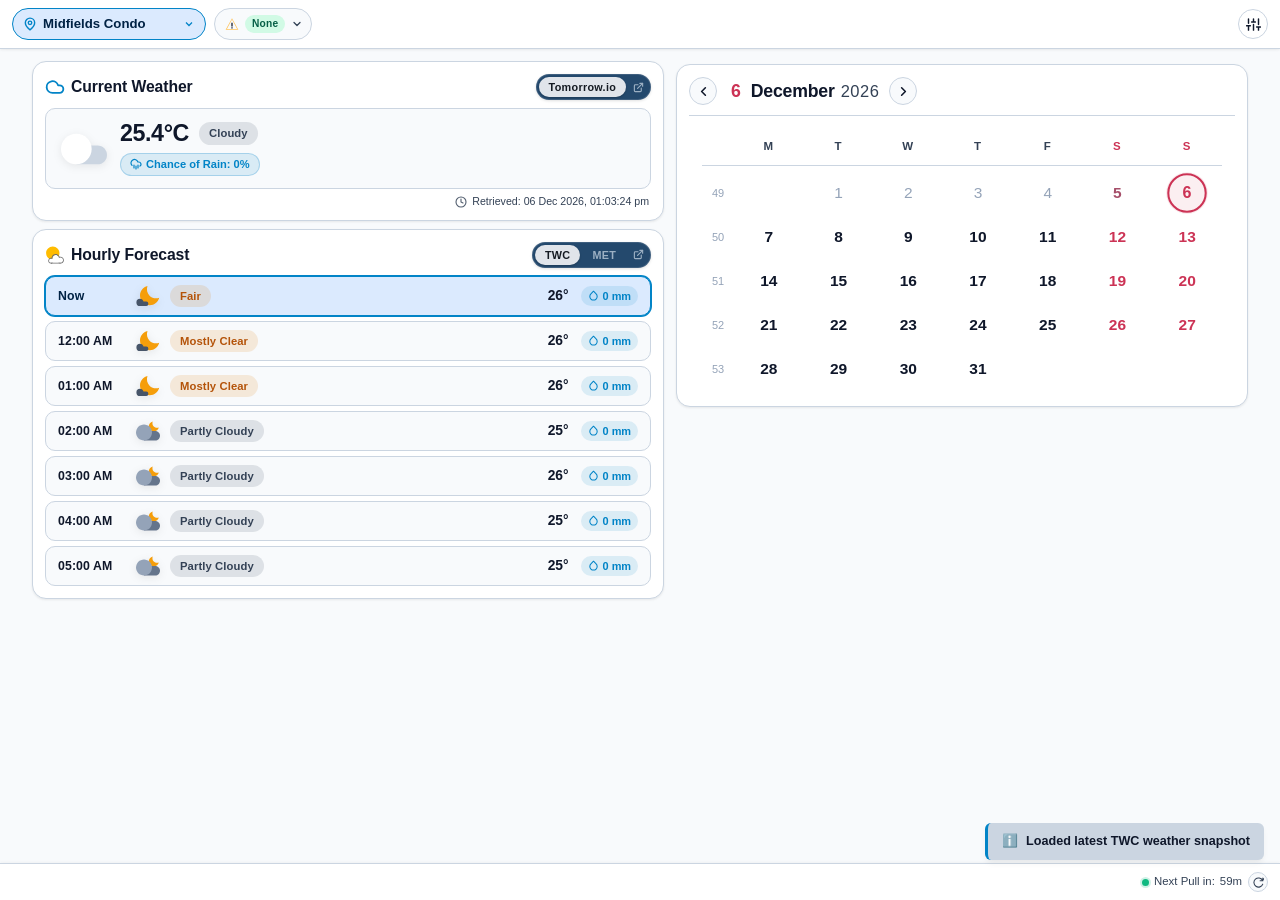
==== dashboard.html @ 884a6e6f "Add dashboard The dashboard contains weather forecast and monthly calendar" ====
<!DOCTYPE html>
<html lang="en">
<head>
  <meta charset="UTF-8">
  <meta name="viewport" content="width=device-width, initial-scale=1.0, viewport-fit=cover">
  <title>Weather Forecast - Midfields Condo, Taman Saujana Hijau & Ipoh (TWC & MET)</title>
  <style>
    :root {
      --md-sys-color-primary: #0284c7;
      --md-sys-color-on-primary: #ffffff;
      --md-sys-color-primary-container: #dbeafe;
      --md-sys-color-on-primary-container: #002244;
      --md-sys-color-secondary: #0284c7;
      --md-sys-color-secondary-container: #e0f2fe;
      --md-sys-color-on-secondary-container: #034b75;
      --md-sys-color-surface: #ffffff;
      --md-sys-color-surface-dim: #f8fafc;
      --md-sys-color-surface-container-lowest: #ffffff;
      --md-sys-color-surface-container-low: #f8fafc;
      --md-sys-color-surface-container: #f1f5f9;
      --md-sys-color-surface-container-high: #e2e8f0;
      --md-sys-color-surface-container-highest: #cbd5e1;
      --md-sys-color-on-surface: #0f172a;
      --md-sys-color-on-surface-variant: #334155;
      --md-sys-color-outline: #94a3b8;
      --md-sys-color-outline-variant: #cbd5e1;
      --md-sys-color-background: #f8fafc;
      --md-sys-color-on-background: #0f172a;
      --md-sys-color-tertiary: #d97706;
      --md-sys-color-tertiary-container: #fef3c7;
      --md-sys-color-on-tertiary-container: #78350f;
      --md-sys-color-error: #ef4444;
      --md-sys-color-error-container: #fee2e2;
      --md-sys-color-on-error-container: #991b1b;
      --md-sys-color-success: #10b981;
      --md-sys-color-success-container: #d1fae5;
      --md-sys-color-on-success-container: #065f46;

      --md-elevation-1: 0 1px 3px rgba(0,0,0,0.05), 0 1px 2px rgba(0,0,0,0.03);
      --md-elevation-2: 0 4px 6px -1px rgba(0,0,0,0.06), 0 2px 4px -2px rgba(0,0,0,0.04);

      --radius-sm: 6px;
      --radius-md: 10px;
      --radius-lg: 14px;
      --radius-xl: 20px;
      --radius-full: 9999px;

      /* Unified spacing scale — keeps margins/padding consistent */
      --space-outer: 12px;   /* viewport-to-card / card-to-card gap */
      --space-card: 12px;    /* padding inside each dashboard card */
      --space-inner: 8px;    /* gap between sections inside a card */

      --transition-base: all 0.2s cubic-bezier(0.4, 0, 0.2, 1);

      /* TWC Weather Icon System Colors */
      --sun-lightning: #f59e0b;
      --moon: #f59e0b;
      --cloud-1: #ffffff;
      --cloud-2: #cbd5e1;
      --cloud-3: #94a3b8;
      --cloud-4: #64748b;
      --cloud-5: #475569;
      --cloud: #94a3b8;
      --wind-rain: #0284c7;
      --rain: #0284c7;
    }

    [data-theme="dark"] {
      --md-sys-color-primary: #38bdf8;
      --md-sys-color-on-primary: #003254;
      --md-sys-color-primary-container: #004d7c;
      --md-sys-color-on-primary-container: #cbe6ff;
      --md-sys-color-secondary: #7dd3fc;
      --md-sys-color-secondary-container: #075985;
      --md-sys-color-on-secondary-container: #e0f2fe;
      --md-sys-color-surface: #0f172a;
      --md-sys-color-surface-dim: #0b0f19;
      --md-sys-color-surface-container-lowest: #070b12;
      --md-sys-color-surface-container-low: #131d31;
      --md-sys-color-surface-container: #1e293b;
      --md-sys-color-surface-container-high: #273549;
      --md-sys-color-surface-container-highest: #334155;
      --md-sys-color-on-surface: #f8fafc;
      --md-sys-color-on-surface-variant: #cbd5e1;
      --md-sys-color-outline: #64748b;
      --md-sys-color-outline-variant: #475569;
      --md-sys-color-background: #090d16;
      --md-sys-color-on-background: #f1f5f9;
      --md-sys-color-tertiary: #fbbf24;
      --md-sys-color-tertiary-container: #78350f;
      --md-sys-color-on-tertiary-container: #fef3c7;
      --md-sys-color-error: #f87171;
      --md-sys-color-error-container: #7f1d1d;
      --md-sys-color-on-error-container: #fecaca;
      --md-sys-color-success: #34d399;
      --md-sys-color-success-container: #064e3b;
      --md-sys-color-on-success-container: #a7f3d0;

      --md-elevation-1: 0 1px 3px rgba(0,0,0,0.3);
      --md-elevation-2: 0 4px 6px rgba(0,0,0,0.4);

      /* TWC Weather Icon System Colors (Dark) */
      --sun-lightning: #fbbf24;
      --moon: #fbbf24;
      --cloud-1: #e2e8f0;
      --cloud-2: #cbd5e1;
      --cloud-3: #94a3b8;
      --cloud-4: #64748b;
      --cloud-5: #475569;
      --cloud: #94a3b8;
      --wind-rain: #38bdf8;
      --rain: #38bdf8;
    }

    /* Zero Margin Global Styles */
    *, *::before, *::after {
      box-sizing: border-box;
      margin: 0;
      padding: 0;
    }

    html, body {
      margin: 0;
      padding: 0;
      width: 100%;
      min-height: 100vh;
      background-color: var(--md-sys-color-background);
      color: var(--md-sys-color-on-surface);
      font-family: -apple-system, BlinkMacSystemFont, "SF Pro Display", "Segoe UI", Roboto, Oxygen, Ubuntu, Cantarell, "Google Sans", sans-serif;
      font-size: 15px;
      line-height: 1.5;
      -webkit-font-smoothing: antialiased;
      -moz-osx-font-smoothing: grayscale;
      text-rendering: optimizeLegibility;
      overflow-x: hidden;
    }

    .app-viewport {
      display: flex;
      flex-direction: column;
      min-height: 100vh;
      width: 100%;
    }

    /* Minimalist Top Bar */
    .top-app-bar {
      position: sticky;
      top: 0;
      z-index: 100;
      display: flex;
      align-items: center;
      justify-content: space-between;
      padding: 8px var(--space-outer);
      background-color: var(--md-sys-color-surface);
      border-bottom: 1px solid var(--md-sys-color-outline-variant);
      box-shadow: var(--md-elevation-1);
      backdrop-filter: blur(10px);
      gap: 8px;
    }

    .bar-left {
      display: flex;
      align-items: center;
      gap: 8px;
      /* Never wrap: wrapping would grow the top bar height */
      flex-wrap: nowrap;
      min-width: 0;
    }

    /* Severe Warnings — compact top-bar chip (same height as location switcher)
       that opens a dropdown panel holding the full warning list. */
    .topbar-warning {
      display: inline-flex;
      flex-shrink: 0;
    }

    .topbar-warning-btn {
      display: inline-flex;
      align-items: center;
      gap: 6px;
      height: 32px;
      font: inherit;
      font-size: 0.88rem;
      font-weight: 600;
      line-height: 1.5;
      color: var(--md-sys-color-on-surface);
      white-space: nowrap;
      background-color: var(--md-sys-color-surface-container-low);
      padding: 5px 8px 5px 10px;
      border-radius: var(--radius-full);
      border: 1px solid var(--md-sys-color-outline-variant);
      cursor: pointer;
      transition: var(--transition-base);
    }

    .topbar-warning-btn:hover {
      background-color: var(--md-sys-color-surface-container-high);
    }

    .topbar-warning-btn:focus-visible {
      outline: 2px solid var(--md-sys-color-primary);
      outline-offset: 2px;
    }

    .topbar-warning-icon {
      width: 14px;
      height: 14px;
      flex: 0 0 14px;
    }

    .topbar-warning-count {
      display: inline-flex;
      align-items: center;
      gap: 4px;
      height: 18px;
      min-width: 18px;
      justify-content: center;
      padding: 0 7px;
      border-radius: var(--radius-full);
      font-size: 0.68rem;
      font-weight: 800;
      line-height: 1;
      letter-spacing: 0.02em;
      color: var(--md-sys-color-on-surface-variant);
      background: var(--md-sys-color-surface-container-highest);
      font-variant-numeric: tabular-nums;
      transition: var(--transition-base);
    }

    .topbar-warning-chevron {
      width: 12px;
      height: 12px;
      flex: 0 0 12px;
      color: var(--md-sys-color-on-surface-variant);
      transition: transform 0.2s cubic-bezier(0.4, 0, 0.2, 1);
    }

    .topbar-warning.open .topbar-warning-chevron {
      transform: rotate(180deg);
    }

    .topbar-warning.open .topbar-warning-btn {
      background-color: var(--md-sys-color-surface-container-high);
    }

    /* State: all clear */
    .topbar-warning[data-state="clear"] .topbar-warning-count {
      color: var(--md-sys-color-on-success-container);
      background: var(--md-sys-color-success-container);
    }

    /* State: active warnings */
    .topbar-warning[data-state="active"] .topbar-warning-btn {
      color: #991b1b;
      background-color: #fef2f2;
      border-color: #fecaca;
    }

    .topbar-warning[data-state="active"] .topbar-warning-btn:hover,
    .topbar-warning[data-state="active"].open .topbar-warning-btn {
      background-color: #fee2e2;
    }

    .topbar-warning[data-state="active"] .topbar-warning-count {
      color: #ffffff;
      background: #dc2626;
    }

    .topbar-warning[data-state="active"] .topbar-warning-count::before {
      content: "";
      width: 5px;
      height: 5px;
      border-radius: 50%;
      background: currentColor;
      animation: warningPulse 1.6s ease-in-out infinite;
    }

    [data-theme="dark"] .topbar-warning[data-state="active"] .topbar-warning-btn {
      color: #fecaca;
      background-color: #3b1219;
      border-color: #7f1d1d;
    }

    [data-theme="dark"] .topbar-warning[data-state="active"] .topbar-warning-btn:hover,
    [data-theme="dark"] .topbar-warning[data-state="active"].open .topbar-warning-btn {
      background-color: #5f1d24;
    }

    @keyframes warningPulse {
      0%, 100% { opacity: 1; transform: scale(1); }
      50% { opacity: 0.35; transform: scale(0.75); }
    }

    /* Dropdown panel — anchored to the top bar, like the settings popover */
    .warning-popover {
      position: absolute;
      top: calc(100% + 6px);
      left: var(--space-outer);
      z-index: 40;
      width: min(480px, calc(100% - 2 * var(--space-outer)));
      max-height: calc(100dvh - 70px);
      overflow: auto;
      display: none;
      flex-direction: column;
      gap: 10px;
      padding: 12px;
      border: 1px solid var(--md-sys-color-outline-variant);
      border-radius: var(--radius-lg);
      color: var(--md-sys-color-on-surface);
      background: var(--md-sys-color-surface);
      box-shadow: var(--md-elevation-2);
    }

    .warning-popover.open {
      display: flex;
      animation: popoverIn 0.16s cubic-bezier(.4,0,.2,1);
    }

    .warning-popover-header {
      display: flex;
      align-items: center;
      justify-content: space-between;
      gap: 8px;
    }

    .warning-popover-title {
      display: flex;
      align-items: center;
      gap: 6px;
      font-size: 0.95rem;
      font-weight: 700;
      color: var(--md-sys-color-on-surface);
    }

    .warning-popover-title svg {
      width: 18px;
      height: 18px;
      flex-shrink: 0;
    }

    .warning-popover-meta {
      font-size: 0.7rem;
      font-weight: 600;
      color: var(--md-sys-color-on-surface-variant);
      white-space: nowrap;
    }

    /* Location switcher in the top bar */
    .topbar-location-wrap {
      display: inline-flex;
      align-items: center;
      gap: 6px;
      height: 32px;
      background-color: var(--md-sys-color-primary-container);
      border: 1.5px solid var(--md-sys-color-primary);
      border-radius: var(--radius-full);
      padding: 5px 10px;
      transition: var(--transition-base);
      cursor: pointer;
      box-shadow: 0 0 0 0 rgba(2, 132, 199, 0.15);
    }

    .topbar-location-wrap:hover, .topbar-location-wrap:focus-within {
      box-shadow: 0 0 0 2px rgba(2, 132, 199, 0.2);
      background-color: var(--md-sys-color-surface);
    }

    .topbar-location-icon {
      color: var(--md-sys-color-primary);
      display: flex;
      align-items: center;
      flex-shrink: 0;
    }

    .topbar-location-select {
      appearance: none;
      -webkit-appearance: none;
      -moz-appearance: none;
      background: transparent;
      border: none;
      outline: none;
      font-size: 0.88rem;
      font-weight: 700;
      line-height: 1.5;
      color: var(--md-sys-color-on-primary-container);
      cursor: pointer;
      font-family: inherit;
      padding: 0 2px 0 0;
      margin: 0;
    }

    .topbar-location-select option {
      background-color: var(--md-sys-color-surface);
      color: var(--md-sys-color-on-surface);
      font-size: 0.84rem;
      font-weight: 600;
    }

    .topbar-chevron {
      color: var(--md-sys-color-primary);
      pointer-events: none;
      display: flex;
      align-items: center;
      flex-shrink: 0;
    }

    .bar-right {
      display: flex;
      align-items: center;
      gap: 8px;
      position: relative;
    }

    .icon-btn {
      width: 30px;
      height: 30px;
      border-radius: 50%;
      border: 1px solid var(--md-sys-color-outline-variant);
      background-color: var(--md-sys-color-surface);
      color: var(--md-sys-color-on-surface);
      display: flex;
      align-items: center;
      justify-content: center;
      cursor: pointer;
      transition: var(--transition-base);
      flex-shrink: 0;
    }

    .icon-btn:hover {
      background-color: var(--md-sys-color-surface-container-high);
      color: var(--md-sys-color-primary);
    }

    .icon-btn.small {
      width: 24px;
      height: 24px;
    }

    .icon-btn.spinning svg,
    .footer-refresh-btn.spinning svg {
      animation: spin 0.8s linear infinite;
    }

    @keyframes spin {
      100% { transform: rotate(360deg); }
    }

    /* Settings — matched to monthly-calendar-v4.html popover style */
    .top-app-bar {
      position: sticky;
      top: 0;
      z-index: 100;
      display: flex;
      align-items: center;
      justify-content: space-between;
      padding: 8px var(--space-outer);
      background-color: var(--md-sys-color-surface);
      border-bottom: 1px solid var(--md-sys-color-outline-variant);
      box-shadow: var(--md-elevation-1);
      backdrop-filter: blur(10px);
      gap: 8px;
    }

    .settings-popover {
      position: absolute;
      top: calc(100% + 6px);
      right: var(--space-outer);
      z-index: 40;
      width: 222px;
      max-height: calc(100dvh - 62px);
      overflow: auto;
      display: none;
      padding: 12px;
      border: 1px solid var(--md-sys-color-outline-variant);
      border-radius: var(--radius-lg);
      color: var(--md-sys-color-on-surface);
      background: var(--md-sys-color-surface);
      box-shadow: var(--md-elevation-2);
    }

    .settings-popover.open {
      display: block;
      animation: popoverIn 0.16s cubic-bezier(.4,0,.2,1);
    }

    @keyframes popoverIn {
      from { opacity: 0; transform: translateY(-5px) scale(.98); }
      to { opacity: 1; transform: none; }
    }

    .settings-popover-header {
      display: none;
    }

    .pl {
      padding: 1px 2px 6px;
      color: var(--md-sys-color-on-surface-variant);
      font-size: 0.66rem;
      font-weight: 800;
      letter-spacing: .08em;
      text-transform: uppercase;
    }

    .seg {
      display: flex;
      overflow: hidden;
      border: 1px solid var(--md-sys-color-outline);
      border-radius: var(--radius-full);
      background: var(--md-sys-color-surface-container-low);
    }

    .seg button {
      flex: 1;
      border: 0;
      padding: 6px 0;
      color: var(--md-sys-color-on-surface-variant);
      background: transparent;
      cursor: pointer;
      font: inherit;
      font-size: 0.76rem;
      font-weight: 750;
      transition: var(--transition-base);
      font-variant-numeric: tabular-nums;
    }

    .seg button.on {
      color: var(--md-sys-color-on-primary);
      background: var(--md-sys-color-primary);
    }

    .settings-hint {
      margin-top: 10px;
      padding: 0 2px;
      font-size: 0.70rem;
      color: var(--md-sys-color-on-surface-variant);
      line-height: 1.35;
    }

    .settings-overlay {
      display: none;
    }

    /* Main Container - Two Columns (Col 1: Cards 1 & 2, Col 2: Card 3) */
    .main-container {
      flex: 1;
      width: 100%;
      max-width: 1240px;
      margin: 0 auto;
      padding: var(--space-outer);
      display: grid;
      grid-template-columns: minmax(0, 1.05fr) minmax(0, 0.95fr);
      align-items: start;
      align-content: start;
      gap: var(--space-outer);
    }

    /* Unified Dashboard Panel */
    .dashboard-panel {
      background-color: var(--md-sys-color-surface);
      border: 1px solid var(--md-sys-color-outline-variant);
      border-radius: var(--radius-lg);
      padding: var(--space-card);
      box-shadow: var(--md-elevation-1);
      display: flex;
      flex-direction: column;
      gap: var(--space-inner);
      height: fit-content;
      min-height: 0;
      position: relative;
    }

    /* Column 1 (Cards 1 & 2) and Column 2 (Card 3 Calendar) */
    .dashboard-column {
      display: flex;
      flex-direction: column;
      align-items: stretch;
      gap: 8px;
      min-width: 0;
    }

    .dashboard-column .dashboard-panel {
      width: 100%;
    }

    @media (min-width: 861px) {
      .dashboard-col-secondary {
        position: sticky;
        top: calc(52px + var(--space-outer));
      }
    }

    .warning-list {
      display: flex;
      flex-direction: column;
      gap: 8px;
    }

    .warning-item {
      --warning-accent: #dc2626;
      position: relative;
      overflow: hidden;
      padding: 0;
      border: 1px solid var(--md-sys-color-outline-variant);
      border-left: 5px solid var(--warning-accent);
      border-radius: var(--radius-md);
      background: var(--md-sys-color-surface-container-low);
      box-shadow: var(--md-elevation-1);
      transition: var(--transition-base);
    }

    .warning-item.warning-thunderstorm { --warning-accent: #dc2626; }
    .warning-item.warning-continuous { --warning-accent: #d97706; }
    .warning-item.warning-alert { --warning-accent: #ca8a04; }
    .warning-item.warning-severe { --warning-accent: #ea580c; }
    .warning-item.warning-danger,
    .warning-item.warning-critical { --warning-accent: #b91c1c; }
    .warning-item.warning-earthquake { --warning-accent: #ea580c; }

    [data-theme="dark"] .warning-item {
      background: var(--md-sys-color-surface-container-low);
    }

    .warning-item-header {
      display: flex;
      align-items: center;
      gap: 10px;
      padding: 10px 12px;
      cursor: pointer;
      user-select: none;
      list-style: none;
      transition: background-color 0.15s ease;
    }

    .warning-item-header::-webkit-details-marker {
      display: none;
    }

    .warning-item-header:hover {
      background-color: var(--md-sys-color-surface-container-high);
    }

    .warning-item-header:focus-visible {
      outline: 2px solid var(--md-sys-color-primary);
      outline-offset: -2px;
    }

    .warning-symbol {
      width: 18px;
      height: 18px;
      flex: 0 0 18px;
      color: var(--warning-accent);
    }

    .warning-heading-wrap {
      min-width: 0;
      flex: 1;
    }

    .warning-title {
      margin: 0;
      color: var(--md-sys-color-on-surface);
      font-size: 0.78rem;
      font-weight: 750;
      letter-spacing: 0.02em;
      line-height: 1.3;
      text-transform: uppercase;
    }

    .warning-expand-chevron {
      width: 18px;
      height: 18px;
      flex: 0 0 18px;
      color: var(--md-sys-color-on-surface-variant);
      transition: transform 0.2s cubic-bezier(0.4, 0, 0.2, 1);
    }

    .warning-item[open] .warning-expand-chevron {
      transform: rotate(180deg);
    }

    .warning-item-body {
      padding: 4px 12px 12px;
      border-top: 1px solid var(--md-sys-color-outline-variant);
      animation: warningExpand 0.18s ease-out;
    }

    @keyframes warningExpand {
      from { opacity: 0; transform: translateY(-3px); }
      to { opacity: 1; transform: translateY(0); }
    }

    .warning-meta-grid {
      display: grid;
      grid-template-columns: repeat(3, minmax(0, 1fr));
      gap: 6px;
      margin: 10px 0 10px 30px;
    }

    .warning-meta-cell {
      min-width: 0;
      padding: 6px 7px;
      border: 1px solid var(--md-sys-color-outline-variant);
      border-radius: var(--radius-sm);
      background: var(--md-sys-color-surface);
    }

    .warning-meta-label,
    .warning-field-label {
      display: block;
      color: var(--md-sys-color-on-surface-variant);
      font-size: 0.61rem;
      font-weight: 800;
      letter-spacing: 0.06em;
      line-height: 1.15;
      text-transform: uppercase;
    }

    .warning-meta-value {
      display: block;
      margin-top: 3px;
      color: var(--md-sys-color-on-surface);
      font-size: 0.72rem;
      font-weight: 700;
      line-height: 1.25;
      font-variant-numeric: tabular-nums;
    }

    .warning-field {
      margin-left: 30px;
    }

    .warning-copy {
      margin-top: 4px;
      color: var(--md-sys-color-on-surface);
      font-size: 0.79rem;
      line-height: 1.45;
      white-space: pre-line;
    }

    .warning-instruction {
      margin: 10px 0 0 30px;
      padding: 8px 9px;
      border-radius: var(--radius-sm);
      color: var(--md-sys-color-on-error-container);
      background: var(--md-sys-color-error-container);
      font-size: 0.77rem;
      font-weight: 700;
      line-height: 1.4;
    }

    .warning-instruction .warning-field-label {
      margin-bottom: 3px;
      color: inherit;
      opacity: 0.78;
    }

    .warning-empty,
    .warning-loading,
    .warning-error {
      display: flex;
      align-items: center;
      gap: 9px;
      min-height: 64px;
      padding: 10px 12px;
      border: 1px dashed var(--md-sys-color-outline);
      border-radius: var(--radius-md);
      color: var(--md-sys-color-on-surface-variant);
      background: var(--md-sys-color-surface-container-low);
      font-size: 0.8rem;
      line-height: 1.35;
    }

    .warning-empty svg,
    .warning-loading svg,
    .warning-error svg {
      width: 22px;
      height: 22px;
      flex: 0 0 22px;
      color: var(--md-sys-color-primary);
    }

    .warning-empty strong,
    .warning-loading strong,
    .warning-error strong {
      display: block;
      color: var(--md-sys-color-on-surface);
      font-size: 0.82rem;
    }

    @media (max-width: 720px) {
      .warning-meta-grid {
        grid-template-columns: 1fr;
        margin-left: 0;
      }

      .warning-field,
      .warning-instruction {
        margin-left: 0;
      }
    }

    .twc-weather-icon {
      display: block;
      flex-shrink: 0;
      filter: drop-shadow(0 2px 4px rgba(0,0,0,0.08));
      transition: transform 0.2s ease;
    }

    /* 1. Tomorrow.io Realtime Weather Card (First Card) */
    .realtime-card-content {
      display: flex;
      flex-direction: column;
      gap: 6px;
    }

    .realtime-hero {
      display: flex;
      align-items: center;
      justify-content: space-between;
      gap: 12px;
      padding: 12px 14px;
      background-color: var(--md-sys-color-surface-container-low);
      border: 1px solid var(--md-sys-color-outline-variant);
      border-radius: var(--radius-md);
      flex-wrap: wrap;
    }

    .realtime-condition-group {
      display: flex;
      align-items: center;
      gap: 12px;
      min-width: 0;
      flex: 1;
    }

    .realtime-icon-wrap {
      width: 48px;
      height: 48px;
      display: flex;
      align-items: center;
      justify-content: center;
      flex-shrink: 0;
    }

    .realtime-condition-info {
      display: flex;
      flex-direction: column;
      gap: 6px;
      min-width: 0;
      flex: 1;
    }

    .realtime-primary-line {
      display: flex;
      align-items: center;
      gap: 10px;
      flex-wrap: wrap;
    }

    .realtime-temp-main {
      font-size: 1.55rem;
      font-weight: 800;
      color: var(--md-sys-color-on-surface);
      line-height: 1.1;
      letter-spacing: -0.4px;
      font-variant-numeric: tabular-nums;
    }

    .realtime-condition-badges {
      display: flex;
      align-items: center;
      gap: 6px;
      flex-wrap: wrap;
    }

    .realtime-chance-badge,
    .realtime-rain-intensity-badge {
      display: inline-flex;
      align-items: center;
      gap: 4px;
      font-size: 0.74rem;
      font-weight: 700;
      padding: 2.5px 9px;
      border-radius: var(--radius-full);
      background: rgba(2, 132, 199, 0.12);
      color: #0284c7;
      border: 1px solid rgba(2, 132, 199, 0.24);
      font-variant-numeric: tabular-nums;
      white-space: nowrap;
    }

    [data-theme="dark"] .realtime-chance-badge,
    [data-theme="dark"] .realtime-rain-intensity-badge {
      background: rgba(56, 189, 248, 0.16);
      color: #38bdf8;
      border-color: rgba(56, 189, 248, 0.3);
    }

    .realtime-retrieved-caption {
      display: flex;
      align-items: center;
      justify-content: flex-end;
      gap: 5px;
      font-size: 0.71rem;
      font-weight: 500;
      color: var(--md-sys-color-on-surface-variant);
      font-variant-numeric: tabular-nums;
      line-height: 1.2;
      padding: 0 2px;
    }

    .realtime-retrieved-caption svg {
      flex-shrink: 0;
      opacity: 0.85;
    }

    /* 2. Weather Forecast Panel (Right Side) */
    .section-header {
      display: flex;
      align-items: center;
      justify-content: space-between;
      gap: 6px;
      flex-wrap: wrap;
    }

    .section-header-right {
      display: inline-flex;
      align-items: center;
      gap: 6px;
      flex-wrap: wrap;
    }

    .section-title-wrap {
      display: flex;
      align-items: center;
      gap: 6px;
    }

    .section-icon {
      width: 20px;
      height: 20px;
      color: var(--md-sys-color-primary);
      flex-shrink: 0;
      display: inline-flex;
      align-items: center;
      justify-content: center;
    }

    .section-title {
      font-size: 1.05rem;
      font-weight: 700;
      color: var(--md-sys-color-on-surface);
      letter-spacing: -0.1px;
    }

    /* Source Capsule Pill (styled after source-style.png, supports TWC & MET) */
    .twc-source-pill {
      display: inline-flex;
      align-items: center;
      background-color: #24496d;
      border: 1px solid rgba(255, 255, 255, 0.12);
      border-radius: var(--radius-full);
      padding: 2px;
      height: 26px;
      box-sizing: border-box;
      box-shadow: 0 1px 3px rgba(0, 0, 0, 0.12);
      white-space: nowrap;
      user-select: none;
      line-height: 1;
      text-decoration: none;
      gap: 2px;
      transition: background-color 0.18s ease, box-shadow 0.18s ease;
    }

    .twc-source-pill:hover {
      background-color: #2b547d;
      box-shadow: 0 2px 5px rgba(0, 0, 0, 0.18);
    }

    .source-pill-btn {
      display: inline-flex;
      align-items: center;
      justify-content: center;
      background: transparent;
      border: none;
      border-radius: var(--radius-full);
      padding: 2px 10px;
      height: 100%;
      box-sizing: border-box;
      cursor: pointer;
      font-family: inherit;
      color: #9cb0c3;
      transition: all 0.18s ease;
    }

    .source-pill-btn:hover:not(.source-pill-active) {
      color: #c4d5e7;
    }

    .source-pill-active {
      display: inline-flex;
      align-items: center;
      justify-content: center;
      background-color: #e0e4ea;
      color: #141a22;
      border-radius: var(--radius-full);
      padding: 2px 10px;
      height: 100%;
      box-sizing: border-box;
      box-shadow: 0 1px 2px rgba(0, 0, 0, 0.2);
    }

    .source-pill-bold {
      font-size: 0.72rem;
      font-weight: 800;
      color: inherit;
      letter-spacing: 0.3px;
      line-height: 1;
    }

    .source-pill-active .source-pill-bold {
      color: #141a22;
    }

    .source-pill-label {
      display: inline-flex;
      align-items: center;
      color: #9cb0c3;
      font-size: 0.70rem;
      font-weight: 600;
      letter-spacing: 0.2px;
      padding: 2px 10px 2px 7px;
      line-height: 1;
      transition: color 0.18s ease;
    }

    .twc-source-pill:hover .source-pill-label {
      color: #c4d5e7;
    }

    .source-pill-ext {
      display: inline-flex;
      align-items: center;
      justify-content: center;
      width: 20px;
      height: 20px;
      border-radius: 50%;
      color: #9cb0c3;
      text-decoration: none;
      transition: all 0.18s ease;
      flex-shrink: 0;
    }

    .source-pill-ext:hover {
      color: #ffffff;
      background-color: rgba(255, 255, 255, 0.16);
    }

    [data-theme="dark"] .twc-source-pill {
      background-color: #1c3957;
      border-color: rgba(255, 255, 255, 0.14);
    }

    [data-theme="dark"] .twc-source-pill:hover {
      background-color: #24466b;
    }

    [data-theme="dark"] .source-pill-active {
      background-color: #dbe2ea;
    }

    [data-theme="dark"] .source-pill-active .source-pill-bold {
      color: #0f172a;
    }

    [data-theme="dark"] .source-pill-label {
      color: #8ea5bd;
    }

    [data-theme="dark"] .twc-source-pill:hover .source-pill-label {
      color: #b9cee2;
    }

    .section-badge-timeline {
      font-size: 0.7rem;
      font-weight: 700;
      padding: 3px 9px;
      border-radius: var(--radius-full);
      background-color: var(--md-sys-color-primary-container);
      color: var(--md-sys-color-on-primary-container);
      letter-spacing: 0.2px;
      white-space: nowrap;
      font-variant-numeric: tabular-nums;
    }

    /* TWC Hourly Row Metrics */
    .hourly-row-metrics {
      display: flex;
      align-items: center;
      gap: 12px;
      font-variant-numeric: tabular-nums;
      flex-shrink: 0;
    }

    .hourly-temp-block {
      display: flex;
      align-items: baseline;
      gap: 4px;
    }

    .hourly-temp-val {
      font-size: 0.92rem;
      font-weight: 700;
      color: var(--md-sys-color-on-surface);
    }

    .hourly-precip-block {
      display: inline-flex;
      align-items: center;
      gap: 4px;
      font-size: 0.73rem;
      font-weight: 700;
      color: #0284c7;
      background: rgba(2, 132, 199, 0.12);
      padding: 2px 7px;
      border-radius: var(--radius-full);
      white-space: nowrap;
    }

    [data-theme="dark"] .hourly-precip-block {
      color: #38bdf8;
      background: rgba(56, 189, 248, 0.18);
    }

    .hourly-precip-icon {
      flex-shrink: 0;
    }

    .hourly-precip-amount {
      font-size: 0.73rem;
      font-weight: 700;
    }

    @media (max-width: 600px) {
      .monitor-row-item.twc-row {
        flex-wrap: wrap;
        gap: 6px;
      }
      .hourly-row-metrics {
        width: 100%;
        justify-content: flex-end;
        border-top: 1px dashed var(--md-sys-color-outline-variant);
        padding-top: 4px;
        margin-top: 2px;
      }
    }

    /* Vertical List for Hourly Forecast */
    .monitor-vertical-list {
      display: flex;
      flex-direction: column;
      gap: 5px;
      overflow: visible;
      max-height: none;
    }

    .monitor-row-item {
      display: flex;
      align-items: center;
      justify-content: space-between;
      padding: 7px 12px;
      background-color: var(--md-sys-color-surface-container-low);
      border: 1px solid var(--md-sys-color-outline-variant);
      border-radius: var(--radius-md);
      transition: var(--transition-base);
      gap: 8px;
    }

    .monitor-row-item:hover {
      background-color: var(--md-sys-color-surface-container-high);
      border-color: var(--md-sys-color-primary);
      transform: translateX(2px);
    }

    .monitor-row-item.now-row {
      border-color: var(--md-sys-color-primary);
      background-color: var(--md-sys-color-primary-container);
      box-shadow: 0 0 0 1px var(--md-sys-color-primary);
    }

    .monitor-row-item.now-row .monitor-time-tag {
      font-weight: 800;
      color: var(--md-sys-color-on-primary-container);
      letter-spacing: 0.2px;
    }

    .monitor-row-item.now-row:hover {
      background-color: var(--md-sys-color-primary-container);
      filter: brightness(0.96);
    }

    [data-theme="dark"] .monitor-row-item.now-row:hover {
      filter: brightness(1.12);
    }

    .monitor-row-left {
      display: flex;
      align-items: center;
      gap: 10px;
      flex: 1;
      min-width: 0;
    }

    .monitor-time-tag {
      font-size: 0.82rem;
      font-weight: 600;
      color: var(--md-sys-color-on-surface);
      min-width: 68px;
      flex-shrink: 0;
      font-variant-numeric: tabular-nums;
      letter-spacing: 0.1px;
    }

    .monitor-icon-mini {
      width: 24px;
      height: 24px;
      display: flex;
      align-items: center;
      justify-content: center;
      flex-shrink: 0;
    }

    .monitor-status-chip {
      font-size: 0.75rem;
      font-weight: 700;
      padding: 3px 10px;
      border-radius: var(--radius-full);
      white-space: nowrap;
      letter-spacing: 0.1px;
      overflow: hidden;
      text-overflow: ellipsis;
      min-width: 0;
      max-width: 100%;
      display: inline-block;
      vertical-align: middle;
      cursor: default;
    }

    /* Floating Forecast Description Tooltip (shown when item is overflowing) */
    .app-tooltip {
      position: fixed;
      z-index: 1000;
      pointer-events: none;
      background: var(--md-sys-color-surface-container-highest);
      color: var(--md-sys-color-on-surface);
      border: 1px solid var(--md-sys-color-outline-variant);
      font-size: 0.74rem;
      font-weight: 650;
      line-height: 1.25;
      padding: 5px 10px;
      border-radius: var(--radius-sm);
      box-shadow: var(--md-elevation-2);
      white-space: nowrap;
      opacity: 0;
      transform: translateY(4px) scale(0.96);
      transition: opacity 0.15s ease, transform 0.15s ease;
      will-change: opacity, transform, top, left;
      visibility: hidden;
    }

    .app-tooltip.visible {
      opacity: 1;
      visibility: visible;
      transform: translateY(0) scale(1);
    }

    .status-no-rain {
      background-color: rgba(217, 119, 6, 0.14);
      color: #b45309;
    }
    [data-theme="dark"] .status-no-rain {
      background-color: rgba(251, 191, 36, 0.18);
      color: #fcd34d;
    }

    .status-rain {
      background-color: rgba(2, 132, 199, 0.14);
      color: #0369a1;
    }
    [data-theme="dark"] .status-rain {
      background-color: rgba(56, 189, 248, 0.18);
      color: #7dd3fc;
    }

    .status-heavy-rain {
      background-color: rgba(3, 105, 161, 0.18);
      color: #075985;
    }
    [data-theme="dark"] .status-heavy-rain {
      background-color: rgba(14, 165, 233, 0.22);
      color: #38bdf8;
    }

    .status-thunderstorm {
      background-color: rgba(124, 58, 237, 0.14);
      color: #6d28d9;
    }
    [data-theme="dark"] .status-thunderstorm {
      background-color: rgba(167, 139, 250, 0.18);
      color: #c4b5fd;
    }

    .status-cloudy {
      background-color: rgba(71, 85, 105, 0.15);
      color: #334155;
    }
    [data-theme="dark"] .status-cloudy {
      background-color: rgba(148, 163, 184, 0.18);
      color: #cbd5e1;
    }

    .status-na {
      background-color: rgba(100, 116, 139, 0.15);
      color: #475569;
    }
    [data-theme="dark"] .status-na {
      background-color: rgba(148, 163, 184, 0.18);
      color: #94a3b8;
    }

    .met-weather-icon {
      display: block;
      flex-shrink: 0;
      filter: drop-shadow(0 1px 2px rgba(0,0,0,0.08));
      transition: transform 0.2s ease;
    }

    /* Hourly card footer — Source on bottom left, Last Updated on bottom right */
    .hourly-card-footer {
      display: flex;
      align-items: center;
      justify-content: space-between;
      gap: 6px;
      padding-top: 2px;
      margin-top: 2px;
      border-top: none;
      font-size: 0.70rem;
      color: var(--md-sys-color-on-surface-variant);
      line-height: 1;
    }

    .hourly-footer-time-wrap {
      display: inline-flex;
      align-items: center;
      gap: 6px;
    }

    .hourly-footer-icon {
      width: 12px;
      height: 12px;
      display: inline-flex;
      align-items: center;
      justify-content: center;
      flex-shrink: 0;
      color: var(--md-sys-color-on-surface-variant);
    }

    .hourly-footer-icon svg {
      width: 12px;
      height: 12px;
      display: block;
    }

    .hourly-footer-label {
      font-weight: 500;
      line-height: 1;
      display: inline-flex;
      align-items: center;
    }

    .hourly-card-footer strong {
      color: var(--md-sys-color-on-surface-variant);
      font-weight: 500;
      font-variant-numeric: tabular-nums;
      line-height: 1;
      display: inline-flex;
      align-items: center;
    }

    /* Footer Status Bar — Next Pull & Refresh grouped */
    .app-footer-bar {
      position: sticky;
      bottom: 0;
      z-index: 100;
      background-color: var(--md-sys-color-surface);
      border-top: 1px solid var(--md-sys-color-outline-variant);
      padding: 8px var(--space-outer);
      display: flex;
      align-items: center;
      justify-content: flex-end;
      font-size: 0.76rem;
      color: var(--md-sys-color-on-surface-variant);
      backdrop-filter: blur(10px);
      box-shadow: 0 -1px 3px rgba(0,0,0,0.04);
      gap: 8px;
    }

    .footer-sync-group {
      display: inline-flex;
      align-items: center;
      gap: 6px;
      line-height: 1;
    }

    .footer-refresh-btn {
      width: 20px;
      height: 20px;
      border-radius: 50%;
      border: 1px solid var(--md-sys-color-outline-variant);
      background-color: var(--md-sys-color-surface-container-low);
      color: var(--md-sys-color-on-surface-variant);
      display: inline-flex;
      align-items: center;
      justify-content: center;
      cursor: pointer;
      transition: var(--transition-base);
      flex-shrink: 0;
      padding: 0;
      line-height: 1;
    }

    .footer-refresh-btn svg {
      width: 11px;
      height: 11px;
      display: block;
    }

    .footer-refresh-btn:hover {
      background-color: var(--md-sys-color-surface-container-high);
      color: var(--md-sys-color-primary);
      border-color: var(--md-sys-color-primary);
    }

    .footer-refresh-btn:focus-visible {
      outline: 2px solid var(--md-sys-color-primary);
      outline-offset: 1px;
    }

    .footer-item {
      display: inline-flex;
      align-items: center;
      gap: 5px;
      font-weight: 500;
      line-height: 1;
    }

    .footer-item > span:not(.footer-icon):not(.sync-dot) {
      line-height: 1;
      display: inline-flex;
      align-items: center;
    }

    .footer-item strong {
      color: var(--md-sys-color-on-surface-variant);
      font-weight: 500;
      font-variant-numeric: tabular-nums;
      line-height: 1;
      display: inline-flex;
      align-items: center;
    }

    .footer-icon {
      width: 14px;
      height: 14px;
      display: inline-flex;
      align-items: center;
      justify-content: center;
      flex-shrink: 0;
      line-height: 1;
      color: var(--md-sys-color-on-surface-variant);
    }

    .footer-icon svg {
      width: 14px;
      height: 14px;
      display: block;
    }

    .footer-divider {
      color: var(--md-sys-color-outline);
    }

    .footer-right {
      display: flex;
      align-items: center;
      gap: 8px;
      flex-shrink: 0;
    }

    .footer-control-wrap {
      display: inline-flex;
      align-items: center;
      gap: 4px;
      background-color: var(--md-sys-color-surface-container-low);
      border: 1px solid var(--md-sys-color-outline-variant);
      border-radius: var(--radius-full);
      padding: 2px 8px;
    }

    .footer-control-label {
      font-size: 0.74rem;
      font-weight: 600;
      color: var(--md-sys-color-on-surface-variant);
    }

    .footer-control-select {
      background: transparent;
      border: none;
      outline: none;
      font-size: 0.78rem;
      font-weight: 700;
      color: var(--md-sys-color-primary);
      cursor: pointer;
      font-family: inherit;
    }

    .footer-control-select option {
      background-color: var(--md-sys-color-surface);
      color: var(--md-sys-color-on-surface);
    }

    .sync-dot {
      width: 7px;
      height: 7px;
      border-radius: 50%;
      background-color: var(--md-sys-color-success);
      box-shadow: 0 0 0 2px rgba(16, 185, 129, 0.2);
      animation: pulse-dot 2s infinite;
      flex-shrink: 0;
      display: inline-block;
      align-self: center;
      vertical-align: middle;
      position: relative;
      top: 0;
    }

    @keyframes pulse-dot {
      0%, 100% { transform: scale(1); opacity: 1; }
      50% { transform: scale(1.3); opacity: 0.7; }
    }

    /* Toast Notifications */
    .toast-container {
      position: fixed;
      bottom: 40px;
      right: 16px;
      z-index: 9999;
      display: flex;
      flex-direction: column;
      gap: 8px;
    }

    .toast {
      background-color: var(--md-sys-color-surface-container-highest);
      color: var(--md-sys-color-on-surface);
      border-left: 3.5px solid var(--md-sys-color-primary);
      padding: 9px 14px;
      border-radius: var(--radius-sm);
      box-shadow: var(--md-elevation-2);
      font-size: 0.84rem;
      font-weight: 600;
      display: flex;
      align-items: center;
      gap: 8px;
      transform: translateY(16px);
      opacity: 0;
      animation: toastIn 0.25s forwards;
    }

    @keyframes toastIn {
      to { transform: translateY(0); opacity: 1; }
    }

    /* Responsive Breakpoints */
    @media (max-width: 860px) {
      .main-container {
        grid-template-columns: 1fr;
        gap: 8px;
      }
    }

    @media (max-width: 720px) {
      :root {
        --space-outer: 10px;
        --space-card: 12px;
      }
      .dashboard-panel {
        height: fit-content;
      }
    }

    @media (max-width: 480px) {
      :root {
        --space-outer: 10px;
        --space-card: 10px;
      }
      .topbar-app-icon {
        width: 28px;
        height: 28px;
        border-radius: 7px;
      }
      .topbar-app-icon svg {
        width: 100%;
        height: 100%;
      }
      .topbar-location-wrap {
        height: 28px;
        padding: 4px 10px 4px 8px;
        gap: 5px;
      }
      .topbar-location-select {
        font-size: 0.8rem;
      }
      /* Compact warning chip: icon + count only, same height as location switcher */
      .topbar-warning-btn {
        height: 28px;
        font-size: 0.8rem;
        padding: 4px 7px 4px 8px;
        gap: 5px;
      }
      .topbar-warning-chevron {
        display: none;
      }
      .monitor-row-item {
        padding: 6px 10px;
      }
      .monitor-time-tag {
        font-size: 0.78rem;
        min-width: 60px;
      }
      .monitor-status-chip {
        font-size: 0.7rem;
        padding: 2px 8px;
      }
      .app-footer-bar {
        font-size: 0.72rem;
      }
      .footer-divider {
        display: none;
      }
      .caln td div {
        width: 35px;
        height: 35px;
        line-height: 33px;
        font-size: 14.5px;
      }
    }

    /* Weather SVG Animations with GPU Acceleration */
    .weather-svg-sun {
      animation: rotate-sun 24s linear infinite;
      transform-origin: center;
      transform: translateZ(0);
    }

    @keyframes rotate-sun {
      100% { transform: rotate(360deg); }
    }

    .weather-svg-rain-drop {
      animation: rain-fall 1.2s cubic-bezier(0.4, 0, 0.6, 1) infinite;
      transform: translateZ(0);
    }

    .weather-svg-rain-drop:nth-child(2) {
      animation-delay: 0.3s;
    }

    .weather-svg-rain-drop:nth-child(3) {
      animation-delay: 0.6s;
    }

    @keyframes rain-fall {
      0% { transform: translateY(-3px); opacity: 0; }
      40% { opacity: 1; }
      100% { transform: translateY(6px); opacity: 0; }
    }

    .weather-svg-bolt {
      animation: flash-bolt 2s ease-in-out infinite;
      transform: translateZ(0);
    }

    @keyframes flash-bolt {
      0%, 90%, 100% { opacity: 1; transform: scale(1); }
      93% { opacity: 0.2; transform: scale(0.9); }
      96% { opacity: 1; transform: scale(1.05); }
    }

    /* Respect user/system "reduce motion" preference: zero animation cost
       on low-power devices and for users who opt out of motion. */
    @media (prefers-reduced-motion: reduce) {
      *,
      *::before,
      *::after {
        animation-duration: 0.001s !important;
        animation-iteration-count: 1 !important;
        transition-duration: 0.001s !important;
        scroll-behavior: auto !important;
      }
    }

    /* ==========================================================================
       MONTHLY CALENDAR CARD (Time.is Look and Feel)
       ========================================================================== */
    :root {
      --cal-accent: #cc3355;
      --cal-accent-hover: #b02a48;
      --cal-accent-bg: rgba(204, 51, 85, 0.08);
      --cal-weekend: #cc3355;
      --cal-weekend-past: #881337;
      --cal-past: #94a3b8;
      --cal-weeknum: #94a3b8;
    }

    [data-theme="dark"] {
      --cal-accent: #fb7185;
      --cal-accent-hover: #fda4af;
      --cal-accent-bg: rgba(251, 113, 133, 0.16);
      --cal-weekend: #fb7185;
      --cal-weekend-past: #be123c;
      --cal-past: #64748b;
      --cal-weeknum: #64748b;
    }

    .monthly-calendar-card {
      user-select: none;
    }

    /* Calendar Header */
    .cal-card-header {
      display: flex;
      align-items: center;
      justify-content: space-between;
      gap: 12px;
      padding-bottom: 10px;
      border-bottom: 1px solid var(--md-sys-color-outline-variant);
      margin-bottom: 4px;
    }

    /* Top Left Item: Month, Year, and Arrows */
    .cal-top-left-item {
      display: inline-flex;
      align-items: center;
      gap: 6px;
    }

    .cal-nav-btn {
      display: inline-flex;
      align-items: center;
      justify-content: center;
      width: 28px;
      height: 28px;
      padding: 0;
      border-radius: var(--radius-full);
      border: 1px solid var(--md-sys-color-outline-variant);
      background-color: var(--md-sys-color-surface-container-low);
      color: var(--md-sys-color-on-surface);
      cursor: pointer;
      transition: all 0.15s ease;
    }

    .cal-nav-btn:hover {
      background-color: var(--md-sys-color-surface-container-high);
      border-color: var(--cal-accent);
      color: var(--cal-accent);
      transform: translateY(-1px);
    }

    .cal-nav-btn:active {
      transform: scale(0.94);
    }

    .cal-nav-btn:focus-visible {
      outline: 2px solid var(--cal-accent);
      outline-offset: 2px;
    }

    .cal-title-wrap {
      display: inline-flex;
      align-items: baseline;
      gap: 6px;
      margin: 0 4px;
      cursor: default;
    }

    .cal-day-num {
      appearance: none;
      border: none;
      background: transparent;
      padding: 0 4px;
      margin: 0;
      border-radius: var(--radius-sm);
      font: inherit;
      font-size: 1.18rem;
      font-weight: 800;
      letter-spacing: -0.2px;
      color: var(--cal-accent);
      cursor: pointer;
      font-variant-numeric: tabular-nums;
      transition: all 0.15s ease;
    }

    .cal-day-num:hover {
      background-color: var(--cal-accent-bg);
      color: var(--cal-accent-hover);
    }

    .cal-day-num:active {
      transform: scale(0.95);
    }

    .cal-day-num:focus-visible {
      outline: 2px solid var(--cal-accent);
      outline-offset: 2px;
    }

    .cal-month-name {
      font-size: 1.18rem;
      font-weight: 800;
      letter-spacing: -0.2px;
      color: var(--md-sys-color-on-surface);
      text-transform: capitalize;
    }

    .cal-year-num {
      font-size: 1.1rem;
      font-weight: 400;
      color: var(--md-sys-color-on-surface-variant);
      letter-spacing: 0.5px;
    }

    /* Calendar Table Container */
    .cal-table-container {
      width: 100%;
      max-width: 520px;
      margin: 0 auto;
      overflow-x: auto;
      padding: 4px 0 2px 0;
    }

    /* Time.is Signature Calendar Table (.caln) */
    .caln {
      width: 100%;
      border-collapse: collapse;
      table-layout: fixed;
      font-variant-numeric: tabular-nums;
    }

    .caln th, .caln td {
      text-align: center;
      padding: 3px 0;
      vertical-align: middle;
    }

    /* Weekday Headers */
    .caln tr.dayheaders th {
      padding: 6px 0 10px 0;
      font-size: 11.5px;
      font-weight: 600;
      color: var(--md-sys-color-on-surface-variant);
      letter-spacing: 1px;
      text-transform: uppercase;
      border-bottom: 1px solid var(--md-sys-color-outline-variant);
    }

    .caln tr.dayheaders th.d6,
    .caln tr.dayheaders th.d0 {
      color: var(--cal-weekend);
    }

    /* Week number column (time.is signature) */
    .caln .wn {
      width: 32px;
      font-size: 11px;
      font-weight: 500;
      color: var(--cal-weeknum);
      text-align: center;
      user-select: none;
    }

    .caln tbody tr:first-child td {
      padding-top: 8px;
    }

    .caln tbody tr:last-child td {
      padding-bottom: 4px;
    }

    /* Day Number Cells - slightly bigger for enhanced readability */
    .caln td div {
      width: 38px;
      height: 38px;
      line-height: 36px;
      margin: 0 auto;
      border-radius: 50%;
      box-sizing: border-box;
      border: 1.5px solid transparent;
      display: flex;
      align-items: center;
      justify-content: center;
      font-size: 15.5px;
      font-weight: 600;
      color: var(--md-sys-color-on-surface);
      transition: all 0.15s ease;
      cursor: pointer;
    }

    /* Weekend days: Saturday (d6) and Sunday (d0) */
    .caln td.d6 div,
    .caln td.d0 div {
      color: var(--cal-weekend);
      font-weight: 700;
    }

    /* Past days */
    .caln td.past div {
      color: var(--cal-past);
      font-weight: 500;
    }

    /* Past weekend days */
    .caln td.past.d6 div,
    .caln td.past.d0 div {
      color: var(--cal-weekend-past);
      font-weight: 600;
      opacity: 0.75;
    }

    /* Today highlight: Time.is circle */
    .caln td.today div {
      border: 2.5px solid var(--cal-accent);
      background-color: var(--cal-accent-bg);
      color: var(--cal-accent) !important;
      font-weight: 700;
      box-shadow: 0 0 0 1px rgba(204, 51, 85, 0.12);
      transform: scale(1.04);
    }

    [data-theme="dark"] .caln td.today div {
      box-shadow: 0 0 0 1px rgba(251, 113, 133, 0.22);
    }

    /* Hover effect on date cells */
    .caln td:not(.empty-day):hover div {
      border-color: var(--md-sys-color-outline);
      background-color: var(--md-sys-color-surface-container-high);
      transform: scale(1.08);
    }

    .caln td.today:hover div {
      border-color: var(--cal-accent);
      background-color: var(--cal-accent-bg);
      transform: scale(1.08);
    }

    /* Selected/chosen day */
    .caln tr td.chosen:not(.today) div {
      background-color: var(--md-sys-color-on-surface);
      color: var(--md-sys-color-surface) !important;
      border-color: var(--md-sys-color-on-surface);
      font-weight: 700;
    }

    .caln td.empty-day div {
      cursor: default;
    }
  </style>
</head>
<body data-theme="light">
  <div class="app-viewport">
    
    <!-- Top App Bar -->
    <header class="top-app-bar">
      <div class="bar-left">
        <!-- Location Switcher -->
        <div class="topbar-location-wrap">
          <span class="topbar-location-icon">
            <svg width="14" height="14" viewBox="0 0 24 24" fill="none" stroke="currentColor" stroke-width="2.4" stroke-linecap="round" stroke-linejoin="round">
              <path d="M20 10c0 6-8 12-8 12s-8-6-8-12a8 8 0 0 1 16 0Z"/>
              <circle cx="12" cy="10" r="3"/>
            </svg>
          </span>
          <select id="locationSelect" class="topbar-location-select" aria-label="Select Weather Location">
            <option value="midfields_condo">Midfields Condo</option>
            <option value="saujana_hijau">Taman Saujana Hijau</option>
            <option value="ipoh">Ipoh</option>
          </select>
          <svg class="topbar-chevron" width="12" height="12" viewBox="0 0 24 24" fill="none" stroke="currentColor" stroke-width="2.5">
            <path d="m6 9 6 6 6-6"/>
          </svg>
        </div>

        <!-- Severe Warnings (compact chip; full list opens in a dropdown panel) -->
        <div class="topbar-warning" id="weatherWarningCard" data-state="loading">
          <button type="button" class="topbar-warning-btn" id="warningToggleBtn" aria-haspopup="dialog" aria-expanded="false" aria-controls="warningPopover" title="Severe Warnings: checking…" aria-label="Severe Warnings: checking…">
            <svg class="topbar-warning-icon" viewBox="0 0 22 22" fill="none" aria-hidden="true">
              <g transform="translate(0 -1030.362)">
                <path fill="#ffc35a" d="m11 1032.362-10 18h20zm0 2 8 15H3z"/>
                <path fill="currentColor" d="M10 1046.362h2v2h-2z"/>
                <path fill="currentColor" d="M10 1045.362h2v-6h-2z"/>
              </g>
            </svg>
            <span class="topbar-warning-count" id="warningCountBadge">…</span>
            <svg class="topbar-warning-chevron" viewBox="0 0 24 24" fill="none" stroke="currentColor" stroke-width="2.5" stroke-linecap="round" stroke-linejoin="round" aria-hidden="true">
              <path d="m6 9 6 6 6-6"/>
            </svg>
          </button>
        </div>
      </div>

      <div class="bar-right">
        <!-- Settings Button -->
        <button id="settingsBtn" class="icon-btn" title="Settings" aria-label="Settings">
          <svg width="15" height="15" viewBox="0 0 24 24" fill="none" stroke="currentColor" stroke-width="2.3" stroke-linecap="round" stroke-linejoin="round">
            <path d="M4 21v-7M4 10V3M12 21v-9M12 8V3M20 21v-5M20 12V3M1 14h6M9 8h6M17 16h6"/>
          </svg>
        </button>
      </div>
      <!-- Settings Popover -->
      <div id="settingsPopover" class="settings-popover" role="dialog" aria-modal="false" aria-label="Settings" aria-hidden="true">
        <div class="pl" id="settingsThemePl">Theme</div>
        <div class="seg" id="segTheme" role="group" aria-labelledby="settingsThemePl">
          <button type="button" data-theme="light" class="on">Light</button>
          <button type="button" data-theme="dark">Dark</button>
        </div>

        <div class="pl" id="settingsIntervalPl" style="margin-top: 10px;">Auto-Pull Interval</div>
        <div class="seg" id="segInterval" role="group" aria-labelledby="settingsIntervalPl">
          <button type="button" data-ms="9000000">150m</button>
          <button type="button" data-ms="7200000">120m</button>
          <button type="button" data-ms="3600000" class="on">60m</button>
        </div>
        <div class="settings-hint">How often the app fetches fresh data from TWC and MET Malaysia.</div>
      </div>
      <!-- Severe Warnings Dropdown Panel (anchored to the top bar) -->
      <div id="warningPopover" class="warning-popover" role="dialog" aria-modal="false" aria-label="Severe Warnings" aria-hidden="true">
        <div class="warning-popover-header">
          <div class="warning-popover-title">
            <svg viewBox="0 0 22 22" fill="none" aria-hidden="true">
              <g transform="translate(0 -1030.362)">
                <path fill="#ffc35a" d="m11 1032.362-10 18h20zm0 2 8 15H3z"/>
                <path fill="var(--md-sys-color-on-surface, #373737)" d="M10 1046.362h2v2h-2z"/>
                <path fill="var(--md-sys-color-on-surface, #373737)" d="M10 1045.362h2v-6h-2z"/>
              </g>
            </svg>
            Severe Warnings
          </div>
          <span class="warning-popover-meta" id="warningPopoverMeta">METMalaysia</span>
        </div>
        <div class="warning-list" id="warningList" aria-live="polite">
          <div class="warning-loading">
            <svg viewBox="0 0 24 24" fill="none" stroke="currentColor" stroke-width="2.2" stroke-linecap="round" aria-hidden="true">
              <path d="M12 2v4M12 18v4M4.93 4.93l2.83 2.83M16.24 16.24l2.83 2.83M2 12h4M18 12h4M4.93 19.07l2.83-2.83M16.24 7.76l2.83-2.83"/>
            </svg>
            <div><strong>Loading warnings…</strong>Checking the latest METMalaysia warning feed.</div>
          </div>
        </div>
      </div>
    </header>

    <!-- Main Content: Two Columns (Col 1: Card 1 Current Weather & Card 2 Hourly Forecast, Col 2: Card 3 Calendar) -->
    <main class="main-container">
      <!-- 1ST COLUMN: Current Weather (Card 1) & Hourly Forecast (Card 2); Severe Warnings now live in the top bar -->
      <div class="dashboard-column dashboard-col-primary">
        <!-- 1. TOMORROW.IO CURRENT WEATHER PANEL (FIRST CARD) -->
        <section class="dashboard-panel" id="realtimeCard" aria-label="Current Weather (Tomorrow.io)">
          <div class="section-header">
            <div class="section-title-wrap">
              <svg class="section-icon" viewBox="0 0 24 24" fill="none" stroke="currentColor" stroke-width="2.2" stroke-linecap="round" stroke-linejoin="round" aria-hidden="true">
                <path d="M17.5 19H9a7 7 0 1 1 6.71-9h1.79a4.5 4.5 0 1 1 0 9Z"/>
              </svg>
              <h2 class="section-title">Current Weather</h2>
            </div>
            <!-- Tomorrow.io Source Pill -->
            <div class="twc-source-pill" role="group" aria-label="Realtime Weather Source">
              <span class="source-pill-active" title="Source: Tomorrow.io Realtime Weather">
                <span class="source-pill-bold">Tomorrow.io</span>
              </span>
              <a class="source-pill-ext" href="https://docs.tomorrow.io/reference/realtime-weather" target="_blank" rel="noopener noreferrer" title="Open Tomorrow.io Realtime Weather docs in new tab" aria-label="Open Tomorrow.io Realtime Weather docs in new tab">
                <svg width="11" height="11" viewBox="0 0 24 24" fill="none" stroke="currentColor" stroke-width="2.5" stroke-linecap="round" stroke-linejoin="round" aria-hidden="true">
                  <path d="M18 13v6a2 2 0 0 1-2 2H5a2 2 0 0 1-2-2V8a2 2 0 0 1 2-2h6"/>
                  <polyline points="15 3 21 3 21 9"/>
                  <line x1="10" y1="14" x2="21" y2="3"/>
                </svg>
              </a>
            </div>
          </div>

          <div class="realtime-card-content" id="realtimeCardContent">
            <!-- Rendered from Tomorrow.io realtime weather API -->
          </div>
        </section>

        <!-- 2. WEATHER FORECAST PANEL (TWC FORECAST WITH CURRENT & HOURLY) -->
        <section class="dashboard-panel" id="hourlyCard" aria-label="Hourly Forecast">
          <div class="section-header">
            <div class="section-title-wrap">
              <svg class="section-icon" viewBox="0 0 1024 1024" fill="none" aria-hidden="true">
                <path d="M729.6 626.56S666.24 481.28 536.96 490.24c-1.28 0-152.96-4.48-179.84 189.44 0-1.28-161.28-15.36-172.16 106.24 1.28 0.64-12.8 156.8 190.72 143.36l445.44 0.768s179.84-75.264 106.88-220.16-198.4-83.328-198.4-83.328z" fill="#FFFFFF"/>
                <path d="M739.968 413.184c0 47.872-9.856 93.568-27.648 134.912-6.144 14.336-13.312 28.16-21.248 41.472-29.184-49.28-82.944-82.432-144.128-82.432-90.368 0-164.096 71.936-167.296 161.408-0.128 2.048-0.128 3.968-0.128 6.016v0.512c0 2.048 0 4.096 0.128 6.144 0.64 14.592-13.952 25.088-27.52 20.224-1.792-0.64-3.328-1.28-5.12-1.792h-0.256c-0.512-0.256-1.024-0.256-1.664-0.512s-1.28-0.256-1.792-0.512c-1.28-0.256-2.304-0.64-3.584-0.896-7.168-1.664-14.592-2.56-22.144-2.816-26.88-0.512-51.712 8.832-71.04 24.704-12.928-6.4-25.344-13.568-37.248-21.504C116.992 637.056 56.192 532.352 56.192 413.184c0-188.8 153.088-341.76 341.888-341.76 188.8 0 341.888 152.96 341.888 341.76z m0 0" fill="#FFBC00"/>
                <path d="M787.712 598.528c-15.488 0.128-30.464 2.176-44.672 5.888-13.184 3.456-25.856 8.448-37.632 14.848-0.256 0.128-0.256 0.384-0.256 0.64 0.256 0.768 0.512 1.664 0.768 2.432 0.256 0.512 0.256 1.024 0.512 1.536 0.256 0.768 0.512 1.792 0.768 2.56 4.864 16.128 22.016 25.344 38.144 19.968 0.64-0.256 1.28-0.384 1.792-0.64 1.024-0.256 2.048-0.64 2.944-0.896 1.024-0.256 1.92-0.64 2.944-0.768 9.216-2.432 18.816-3.968 28.672-4.48 81.664-3.968 149.12 65.152 142.976 146.688-4.864 63.744-53.504 115.328-115.712 124.672-6.656 1.024-13.568 1.536-20.48 1.536h-111.872c-0.512 0-0.768 0.64-0.256 0.896 29.44 24.064 66.688 38.784 107.264 39.936 1.664 0.128 3.328 0.128 4.864 0.128 6.912 0 13.696-0.384 20.48-1.152 88.576-10.24 157.44-85.888 157.056-177.28-0.384-97.536-80.64-176.896-178.304-176.512zM335.872 912.64h-20.48c-6.912 0-13.824-0.64-20.48-1.92-51.072-9.856-89.6-55.424-88.32-109.696 0.768-32.768 16.256-61.824 39.936-81.152 19.328-15.872 44.288-25.216 71.04-24.704 7.552 0.256 14.976 1.152 22.144 2.816 1.28 0.256 2.304 0.64 3.584 0.896 0.64 0.128 1.28 0.256 1.792 0.512 0.512 0.128 1.024 0.256 1.664 0.512h0.256c16.256 4.992 32.64-7.424 32.512-24.576v-0.512c0-2.048 0-4.096 0.128-6.016-12.544-6.016-26.112-10.24-40.192-12.544-7.808-1.28-15.744-1.92-23.936-1.92-41.344 0-78.976 16.896-106.112 44.16-26.88 27.136-43.648 64.384-43.648 105.6 0 75.52 56.32 138.368 129.28 148.224 5.248 0.768 10.496 1.152 15.744 1.28h0.256c1.408 0.128 2.944 0.128 4.352 0.128 1.536 0 3.072 0 4.608-0.128 37.888-1.152 72.448-16.512 98.176-40.832h-82.304z m0 0" fill="#6D6D6D"/>
                <path d="M743.04 604.416c-7.424-20.352-17.664-39.296-30.72-56.192-38.144-49.792-98.048-81.92-165.504-81.92-108.672 0-198.144 83.584-207.616 189.696-0.512 6.144-0.768 12.416-0.768 18.688 0 7.808 0.384 15.616 1.28 23.168 1.28 0.256 2.304 0.64 3.584 0.896 0.64 0.128 1.28 0.256 1.792 0.512 0.512 0.128 1.024 0.256 1.664 0.512h0.256c1.792 0.512 3.328 1.152 5.12 1.792 13.696 4.864 28.16-5.632 27.52-20.224-0.128-2.048-0.128-4.096-0.128-6.144v-0.512c0-2.048 0-4.096 0.128-6.016 3.2-89.472 77.056-161.408 167.296-161.408 61.312 0 114.944 33.024 144.128 82.432 5.504 9.472 10.24 19.328 13.952 29.824 0 0.128 0.128 0.256 0.128 0.384 0.256 0.768 0.512 1.664 0.768 2.432 0.256 0.512 0.256 1.024 0.512 1.536 0.128 0.256 0.256 0.512 0.256 0.768 5.376 17.024 23.424 26.752 40.448 21.248 1.024-0.256 2.048-0.64 2.944-0.896 1.024-0.256 1.92-0.64 2.944-0.768-2.048-13.824-5.376-27.136-9.984-39.808zM788.48 912.64c-6.912 0-13.824 1.024-20.48 0H335.872c-2.304 0.384-4.352 0.512-6.656 0.512-4.48 0-9.088-0.512-13.824-0.512-6.912 0-13.824-0.64-20.48-1.92l15.744 42.752h478.72l19.712-42.368c-6.784 1.024-13.568 1.536-20.608 1.536z m0 0" fill="#6D6D6D"/>
              </svg>
              <h2 class="section-title">Hourly Forecast</h2>
            </div>
            <!-- Source pill moved to top right (TWC & MET switcher) -->
            <div class="twc-source-pill" id="twcSourcePill" role="group" aria-label="Weather Forecast Source">
              <button type="button" class="source-pill-btn source-pill-active" id="sourceBtnTWC" data-source="TWC" title="Source: The Weather Channel (TWC)" aria-label="Source: The Weather Channel (TWC)">
                <span class="source-pill-bold">TWC</span>
              </button>
              <button type="button" class="source-pill-btn" id="sourceBtnMET" data-source="MET" title="Source: MET Malaysia (MET)" aria-label="Source: MET Malaysia (MET)">
                <span class="source-pill-bold">MET</span>
              </button>
              <a class="source-pill-ext" id="sourceExtLink" href="https://weather.com/my/kuala-lumpur/postcode/57100/hourbyhour" target="_blank" rel="noopener noreferrer" title="Open source in new tab" aria-label="Open source in new tab">
                <svg width="11" height="11" viewBox="0 0 24 24" fill="none" stroke="currentColor" stroke-width="2.5" stroke-linecap="round" stroke-linejoin="round" aria-hidden="true">
                  <path d="M18 13v6a2 2 0 0 1-2 2H5a2 2 0 0 1-2-2V8a2 2 0 0 1 2-2h6"/>
                  <polyline points="15 3 21 3 21 9"/>
                  <line x1="10" y1="14" x2="21" y2="3"/>
                </svg>
              </a>
            </div>
          </div>

          <div class="monitor-vertical-list" id="monitorVerticalList">
            <!-- Rendered vertically from TWC hourly snapshot -->
          </div>
        </section>
      </div>

      <!-- 2ND COLUMN: Monthly Calendar (Card 3) -->
      <div class="dashboard-column dashboard-col-secondary">
        <!-- 3. MONTHLY CALENDAR PANEL -->
        <section class="dashboard-panel monthly-calendar-card" id="calendarCard" aria-label="Monthly Calendar">
          <div class="section-header cal-card-header">
            <!-- Top Left: Current Day, Month and Year with Left and Right Arrows -->
            <div class="cal-top-left-item" id="calMonthYearItem">
              <button type="button" class="cal-nav-btn cal-nav-prev" id="calPrevMonthBtn" aria-label="Previous month" title="Previous month (left arrow)">
                <svg width="15" height="15" viewBox="0 0 24 24" fill="none" stroke="currentColor" stroke-width="2.5" stroke-linecap="round" stroke-linejoin="round">
                  <path d="m15 18-6-6 6-6"/>
                </svg>
              </button>
              <div class="cal-title-wrap" id="calTitleWrap" aria-live="polite">
                <button type="button" class="cal-day-num" id="calDayNum" title="Jump to current date" aria-label="Jump to current date">8</button>
                <span class="cal-month-name" id="calMonthName">November</span>
                <span class="cal-year-num" id="calYearNum">2026</span>
              </div>
              <button type="button" class="cal-nav-btn cal-nav-next" id="calNextMonthBtn" aria-label="Next month" title="Next month (right arrow)">
                <svg width="15" height="15" viewBox="0 0 24 24" fill="none" stroke="currentColor" stroke-width="2.5" stroke-linecap="round" stroke-linejoin="round">
                  <path d="m9 18 6-6-6-6"/>
                </svg>
              </button>
            </div>
          </div>

          <div class="cal-table-container" id="calendarWrapper">
            <!-- Calendar table rendered by JavaScript -->
          </div>
        </section>
      </div>

    </main>

    <!-- Footer: Next Pull & Refresh Button Group -->
    <footer class="app-footer-bar">
      <div class="footer-sync-group">
        <div class="footer-item">
          <span class="sync-dot" aria-hidden="true"></span>
          <span>Next Pull in:</span>
          <strong id="footerSyncText">2h 30m</strong>
        </div>
        <button id="refreshBtn" class="footer-refresh-btn" title="Refresh weather data now" aria-label="Refresh Data">
          <svg width="11" height="11" viewBox="0 0 24 24" fill="none" stroke="currentColor" stroke-width="2.3" stroke-linecap="round" stroke-linejoin="round">
            <path d="M21.5 2v6h-6M21.34 15.57a10 10 0 1 1-.57-8.38l5.67-5.67"/>
          </svg>
        </button>
      </div>
    </footer>

    <!-- Toast Container -->
    <div class="toast-container" id="toastContainer"></div>
    <!-- Floating Tooltip for Overflowing Forecast Descriptions -->
    <div class="app-tooltip" id="weatherTooltip" role="tooltip" aria-hidden="true"></div>
  </div>

  <script>
    /**
     * DOM Cache Map for Maximum UI Performance
     */
    const DOM = {};

    function initDOMCache() {
      DOM.headerDateText = document.getElementById('headerDateText');
      DOM.footerUpdateTime = document.getElementById('footerUpdateTime');
      DOM.footerSyncText = document.getElementById('footerSyncText');
      DOM.locationSelect = document.getElementById('locationSelect');
      DOM.realtimeCardContent = document.getElementById('realtimeCardContent');
      DOM.monitorVerticalList = document.getElementById('monitorVerticalList');
      DOM.warningList = document.getElementById('warningList');
      DOM.warningCountBadge = document.getElementById('warningCountBadge');
      DOM.weatherWarningCard = document.getElementById('weatherWarningCard');
      DOM.warningToggleBtn = document.getElementById('warningToggleBtn');
      DOM.warningPopover = document.getElementById('warningPopover');
      DOM.warningPopoverMeta = document.getElementById('warningPopoverMeta');
      DOM.timelineBadge = document.getElementById('timelineBadge');
      DOM.refreshBtn = document.getElementById('refreshBtn');
      DOM.twcSourcePill = document.getElementById('twcSourcePill');
      DOM.sourceBtnTWC = document.getElementById('sourceBtnTWC');
      DOM.sourceBtnMET = document.getElementById('sourceBtnMET');
      DOM.sourceExtLink = document.getElementById('sourceExtLink');
      DOM.toastContainer = document.getElementById('toastContainer');
      DOM.weatherTooltip = document.getElementById('weatherTooltip');
      DOM.settingsBtn = document.getElementById('settingsBtn');
      DOM.settingsPopover = document.getElementById('settingsPopover');
      DOM.segTheme = document.getElementById('segTheme');
      DOM.segInterval = document.getElementById('segInterval');
      DOM.calendarCard = document.getElementById('calendarCard');
      DOM.calendarWrapper = document.getElementById('calendarWrapper');
      DOM.calDayNum = document.getElementById('calDayNum');
      DOM.calMonthName = document.getElementById('calMonthName');
      DOM.calYearNum = document.getElementById('calYearNum');
      DOM.calPrevMonthBtn = document.getElementById('calPrevMonthBtn');
      DOM.calNextMonthBtn = document.getElementById('calNextMonthBtn');
    }

    function syncThemeSeg() {
      if (!DOM.segTheme) return;
      const currentTheme = document.body.getAttribute('data-theme') || 'light';
      const btns = DOM.segTheme.querySelectorAll('button[data-theme]');
      btns.forEach(b => {
        b.classList.toggle('on', b.dataset.theme === currentTheme);
      });
    }

    function syncIntervalSeg() {
      if (!DOM.segInterval) return;
      const btns = DOM.segInterval.querySelectorAll('button[data-ms]');
      btns.forEach(b => {
        b.classList.toggle('on', parseInt(b.dataset.ms, 10) === AppState.pullIntervalMs);
      });
    }

    function openSettings() {
      if (!DOM.settingsPopover) return;
      closeWarningPopover();
      DOM.settingsPopover.classList.add('open');
      DOM.settingsPopover.setAttribute('aria-hidden', 'false');
    }

    function closeSettings() {
      if (!DOM.settingsPopover) return;
      DOM.settingsPopover.classList.remove('open');
      DOM.settingsPopover.setAttribute('aria-hidden', 'true');
    }

    function toggleSettings() {
      if (!DOM.settingsPopover) return;
      if (DOM.settingsPopover.classList.contains('open')) {
        closeSettings();
      } else {
        openSettings();
      }
    }

    /**
     * Severe Warnings dropdown (opened from the top-bar chip)
     */
    function openWarningPopover() {
      if (!DOM.warningPopover) return;
      closeSettings();
      DOM.warningPopover.classList.add('open');
      DOM.warningPopover.setAttribute('aria-hidden', 'false');
      if (DOM.weatherWarningCard) DOM.weatherWarningCard.classList.add('open');
      if (DOM.warningToggleBtn) DOM.warningToggleBtn.setAttribute('aria-expanded', 'true');
    }

    function closeWarningPopover() {
      if (!DOM.warningPopover) return;
      DOM.warningPopover.classList.remove('open');
      DOM.warningPopover.setAttribute('aria-hidden', 'true');
      if (DOM.weatherWarningCard) DOM.weatherWarningCard.classList.remove('open');
      if (DOM.warningToggleBtn) DOM.warningToggleBtn.setAttribute('aria-expanded', 'false');
    }

    function toggleWarningPopover() {
      if (!DOM.warningPopover) return;
      if (DOM.warningPopover.classList.contains('open')) {
        closeWarningPopover();
      } else {
        openWarningPopover();
      }
    }

    /**
     * Update the compact top-bar warning chip.
     * @param {'loading'|'clear'|'active'} state
     * @param {string} countText  short text shown inside the count pill
     * @param {string} label      accessible / tooltip description
     */
    function setWarningChipState(state, countText, label) {
      if (DOM.weatherWarningCard) DOM.weatherWarningCard.dataset.state = state;
      if (DOM.warningCountBadge) DOM.warningCountBadge.textContent = countText;
      if (DOM.warningToggleBtn) {
        DOM.warningToggleBtn.title = label;
        DOM.warningToggleBtn.setAttribute('aria-label', label);
      }
    }

    /**
     * Reusable DOMParser Instance
     */
    const sharedDOMParser = new DOMParser();


    const TWC_ICONS = {
  "Sunny": {
    "viewBox": "0 0 60 60",
    "paths": [
      {
        "fill": "var(--sun-lightning)",
        "d": "M54 30c0 13.255-10.745 24-24 24S6 43.255 6 30 16.745 6 30 6s24 10.745 24 24"
      }
    ]
  },
  "ClearNight": {
    "viewBox": "0 0 60 60",
    "paths": [
      {
        "fill": "var(--moon)",
        "d": "M29.902 30.098C23.293 23.488 21.539 13.762 24.488 5 13.315 7.644 5 17.676 5 29.656 5 43.653 16.347 55 30.344 55 42.324 55 52.356 46.685 55 35.513c-8.762 2.948-18.489 1.194-25.098-5.415"
      }
    ]
  },
  "MostlyClearDay": {
    "viewBox": "0 0 60 60",
    "paths": [
      {
        "fill": "var(--sun-lightning)",
        "d": "M58.68 29c0 13.255-10.745 24-24 24s-24-10.745-24-24 10.745-24 24-24 24 10.745 24 24"
      },
      {
        "fill": "var(--cloud-1)",
        "d": "M25.5 44h-6.731c-.91-4.007-4.487-7-8.769-7a9 9 0 0 0 0 18h15.5a5.5 5.5 0 1 0 0-11"
      }
    ]
  },
  "MostlyClearNight": {
    "viewBox": "0 0 60 60",
    "paths": [
      {
        "fill": "var(--moon)",
        "d": "M33.906 29.094C27.56 22.75 25.877 13.412 28.708 5 17.982 7.538 10 17.169 10 28.67 10 42.107 20.893 53 34.33 53 45.831 53 55.462 45.018 58 34.292c-8.412 2.83-17.75 1.147-24.094-5.198"
      },
      {
        "fill": "var(--cloud-5)",
        "d": "M25.5 44h-6.731c-.91-4.007-4.487-7-8.769-7a9 9 0 0 0 0 18h15.5a5.5 5.5 0 1 0 0-11"
      }
    ]
  },
  "PartlyCloudyDay": {
    "viewBox": "0 0 60 60",
    "paths": [
      {
        "fill": "var(--sun-lightning)",
        "d": "M54.718 21c0 7.18-5.82 13-13 13s-13-5.82-13-13 5.82-13 13-13 13 5.82 13 13"
      },
      {
        "fill": "var(--cloud-2)",
        "d": "M48 28H20v24h28c6.627 0 12-5.373 12-12s-5.373-12-12-12"
      },
      {
        "fill": "var(--cloud-1)",
        "d": "M40 32c0 11.046-8.955 20-20 20S0 43.046 0 32s8.954-20 20-20 20 8.954 20 20"
      }
    ]
  },
  "PartlyCloudyNight": {
    "viewBox": "0 0 60 60",
    "paths": [
      {
        "fill": "var(--moon)",
        "d": "M44.451 18.549C41.147 15.245 40.27 10.381 41.744 6 36.157 7.322 32 12.338 32 18.328 32 25.326 37.673 31 44.672 31c5.99 0 11.006-4.157 12.328-9.743-4.381 1.473-9.245.596-12.549-2.708"
      },
      {
        "fill": "var(--cloud-4)",
        "d": "M48 30H20v24h28c6.627 0 12-5.373 12-12s-5.373-12-12-12"
      },
      {
        "fill": "var(--cloud-3)",
        "d": "M40 34c0 11.046-8.955 20-20 20S0 45.046 0 34s8.954-20 20-20 20 8.954 20 20"
      }
    ]
  },
  "MostlyCloudyDay": {
    "viewBox": "0 0 60 60",
    "paths": [
      {
        "fill": "var(--sun-lightning)",
        "d": "M55.453 19c0 5.523-4.477 10-10 10s-10-4.477-10-10 4.477-10 10-10 10 4.477 10 10"
      },
      {
        "fill": "var(--cloud-2)",
        "d": "M50.2 25.364H27.333V45H50.2c5.412 0 9.8-4.396 9.8-9.818s-4.388-9.818-9.8-9.818"
      },
      {
        "fill": "var(--cloud-2)",
        "d": "M43.667 28.636C43.667 37.674 36.353 45 27.333 45S11 37.674 11 28.636s7.312-16.363 16.333-16.363 16.334 7.326 16.334 16.363"
      },
      {
        "fill": "var(--cloud-1)",
        "d": "M29.944 37.556h-8.226C20.605 32.658 16.234 29 11 29 4.924 29 0 33.926 0 40s4.924 11 11 11h18.944a6.72 6.72 0 0 0 6.723-6.722 6.72 6.72 0 0 0-6.723-6.722"
      }
    ]
  },
  "MostlyCloudyNight": {
    "viewBox": "0 0 60 60",
    "paths": [
      {
        "fill": "var(--moon)",
        "d": "M46.96 18.039c-2.597-2.69-3.23-6.592-1.99-10.076-4.487.98-7.882 4.934-7.966 9.725-.098 5.598 4.361 10.215 9.96 10.313 4.79.084 8.86-3.172 9.996-7.622-3.525 1.118-7.403.349-10-2.34"
      },
      {
        "fill": "var(--cloud-4)",
        "d": "M50.2 25.364H27.333V45H50.2c5.412 0 9.8-4.396 9.8-9.818s-4.388-9.818-9.8-9.818"
      },
      {
        "fill": "var(--cloud-4)",
        "d": "M43.667 28.636C43.667 37.674 36.353 45 27.333 45S11 37.674 11 28.636s7.312-16.363 16.333-16.363 16.334 7.326 16.334 16.363"
      },
      {
        "fill": "var(--cloud-3)",
        "d": "M29.944 37.556h-8.226C20.605 32.658 16.234 29 11 29 4.924 29 0 33.926 0 40s4.924 11 11 11h18.944a6.72 6.72 0 0 0 6.723-6.722 6.72 6.72 0 0 0-6.723-6.722"
      }
    ]
  },
  "Cloudy": {
    "viewBox": "0 0 60 60",
    "paths": [
      {
        "fill": "var(--cloud-2)",
        "d": "M20 25.385h27.692C54.49 25.385 60 30.895 60 37.693 60 44.49 54.49 50 47.692 50H20z"
      },
      {
        "fill": "var(--cloud-1)",
        "d": "M40 30c0 11.046-8.954 20-20 20S0 41.046 0 30s8.954-20 20-20 20 8.954 20 20"
      }
    ]
  },
  "Rain": {
    "viewBox": "0 0 60 60",
    "paths": [
      {
        "fill": "var(--wind-rain)",
        "d": "M6.92 41.598a2.998 2.998 0 0 1-2.121-5.121l1.414-1.415a3 3 0 1 1 4.243 4.243L9.041 40.72a3 3 0 0 1-2.121.88m7.264-7.266a2.998 2.998 0 0 1-2.121-5.121l10.606-10.607a3.001 3.001 0 0 1 4.243 4.243L16.305 33.455a3 3 0 0 1-2.121.88m21.02 12.92a2.998 2.998 0 0 1-2.121-5.121l1.414-1.415a3 3 0 1 1 4.243 4.243l-1.415 1.414a3 3 0 0 1-2.12.879m7.263-7.264a2.998 2.998 0 0 1-2.121-5.121l10.606-10.607a3.001 3.001 0 0 1 4.243 4.243L44.59 39.112a3 3 0 0 1-2.12.88M10.648 20.899a2.998 2.998 0 0 1-2.121-5.121l9.9-9.9a3.001 3.001 0 0 1 4.242 4.243l-9.9 9.899a3 3 0 0 1-2.12.879m27.989 5.951a2.998 2.998 0 0 1-2.121-5.121l1.414-1.414a3 3 0 1 1 4.243 4.243l-1.415 1.414a3 3 0 0 1-2.12.879M20.06 45.428a2.998 2.998 0 0 1-2.121-5.121L30.667 27.58a3 3 0 0 1 4.242 0 3 3 0 0 1 0 4.242L22.181 44.55a3 3 0 0 1-2.12.88"
      }
    ]
  },
  "HeavyRain": {
    "viewBox": "0 0 60 60",
    "paths": [
      {
        "fill": "var(--wind-rain)",
        "d": "M.88 39.258a3 3 0 0 1-.002-4.243l3.536-3.536a3 3 0 0 1 4.243 4.242l-3.535 3.536A3 3 0 0 1 3 40.136a3 3 0 0 1-2.12-.878m7.385-22.813a3 3 0 0 1-2.122-5.121l8.485-8.486a3 3 0 0 1 4.243 4.243l-8.484 8.485a3 3 0 0 1-2.122.88m2.822 12.597a3 3 0 0 1 0-4.242l7.42-7.455a3 3 0 0 1 4.242 0 3 3 0 0 1 0 4.242l-7.42 7.455a3 3 0 0 1-2.121.88 3 3 0 0 1-2.121-.88m-.127 21.211a2.998 2.998 0 0 1-2.121-5.121l22.628-22.628a3.001 3.001 0 0 1 4.243 4.243L13.082 49.375a3 3 0 0 1-2.121.879M35.71 43.89a2.998 2.998 0 0 1-2.121-5.121l18.385-18.385a3 3 0 0 1 4.242 4.243L37.83 43.01a3 3 0 0 1-2.121.879M21.567 58.032a3 3 0 0 1-2.121-5.121l2.83-2.829a3 3 0 1 1 4.241 4.243l-2.829 2.828a3 3 0 0 1-2.12.879m24.041-42.426a3 3 0 0 1-2.121-5.121l3.536-3.536a3 3 0 0 1 4.242 4.243l-3.536 3.535a3 3 0 0 1-2.121.879m3.968 29.802a3 3 0 0 1-.001-4.242l4.472-4.473a3.001 3.001 0 0 1 4.243 4.243l-4.471 4.472a3 3 0 0 1-2.122.879 3 3 0 0 1-2.121-.88Z"
      }
    ]
  },
  "Showers": {
    "viewBox": "0 0 24 24",
    "paths": [
      {
        "fill": "var(--cloud)",
        "d": "M7.428 11.958C6.058 11.77 5 10.564 5 9.104c0-1.476 1.08-2.692 2.474-2.86C7.667 3.867 9.607 2 11.972 2c1.864 0 3.465 1.161 4.153 2.817C17.763 5.132 19 6.607 19 8.377 19 10.379 17.42 12 15.473 12q-.17 0-.333-.016H7.43z"
      },
      {
        "fill": "var(--rain)",
        "d": "m9.473 14.206-1.066 2.93a.75.75 0 1 0 1.41.513l1.066-2.93a.75.75 0 0 0-1.41-.513M14.267 16.377l-1.149 3.154a.75.75 0 0 0 1.41.513l1.148-3.154a.75.75 0 1 0-1.41-.513"
      }
    ]
  },
  "ScatteredShowersDay": {
    "viewBox": "0 0 24 24",
    "paths": [
      {
        "fill": "var(--sun-lightning)",
        "d": "m2.325 14.63 1.243-.113a.75.75 0 0 0-.135-1.492l-1.244.113a.75.75 0 1 0 .136 1.492m8.973 6.414-.114-1.243a.749.749 0 1 0-1.491.135l.112 1.243a.75.75 0 1 0 1.492-.135m-5.016-2.308-.8.96a.75.75 0 0 1-1.15-.96l.8-.96a.75.75 0 0 1 1.15.96m-.575-9.731-.96-.8a.75.75 0 0 0-.958 1.151l.959.8a.75.75 0 1 0 .959-1.151M8 10c.5 1.5 2 1.5 2.5 1.5.529-.004 2.5 0 3 0 .527.549.636 2 .35 3.067a4.101 4.101 0 0 1-8.044-.691C5.602 11.62 7.088 10.156 8 10"
      },
      {
        "fill": "var(--sun-lightning)",
        "d": "m5.707 9.005-.96-.8a.75.75 0 0 0-.958 1.151l.959.8a.75.75 0 1 0 .959-1.151M9.613 6.185 9.5 5.5a.75.75 0 1 0-1.478.245l.204 1.232a.75.75 0 0 0 .124.306c.354-.427.65-.783 1.263-1.098"
      },
      {
        "fill": "var(--cloud)",
        "d": "M10.804 10.45h-.124l-.12-.017a1.804 1.804 0 0 1 .03-3.578l1.215-.143.102-1.22a3.816 3.816 0 0 1 7.314-1.172l.315.737.787.147a2.656 2.656 0 0 1-.746 5.252l-8.765-.007z"
      },
      {
        "fill": "var(--rain)",
        "d": "m17.112 12.705-.855 2.35a.75.75 0 0 0 1.41.512l.854-2.35a.75.75 0 1 0-1.41-.512M19.112 15.705l-.855 2.35a.75.75 0 0 0 1.41.512l.854-2.349a.75.75 0 1 0-1.41-.513"
      }
    ]
  },
  "ScatteredShowersNight": {
    "viewBox": "0 0 60 60",
    "paths": [
      {
        "fill": "var(--snow)",
        "d": "M20.33 47.5a1 1 0 0 0-1.366-.366L17 48.268V46a1 1 0 0 0-2 0v2.268l-1.964-1.134a1 1 0 0 0-1 1.732L14 50l-1.964 1.134a1 1 0 1 0 1 1.732L15 51.732V54a1 1 0 0 0 2 0v-2.268l1.964 1.134a1 1 0 0 0 1.366-.366 1 1 0 0 0-.366-1.366L18 50l1.964-1.134a1 1 0 0 0 .366-1.366m14 0a1 1 0 0 0-1.366-.366L31 48.268V46a1 1 0 0 0-2 0v2.268l-1.964-1.134a1 1 0 0 0-1 1.732L28 50l-1.964 1.134a1 1 0 1 0 1 1.732L29 51.732V54a1 1 0 0 0 2 0v-2.268l1.964 1.134a1 1 0 0 0 1.366-.366 1 1 0 0 0-.366-1.366L32 50l1.964-1.134a1 1 0 0 0 .366-1.366m13.634 3.634L46 50l1.964-1.134a1 1 0 1 0-1-1.732L45 48.268V46a1 1 0 0 0-2 0v2.268l-1.964-1.134a1 1 0 0 0-1 1.732L42 50l-1.964 1.134a1 1 0 0 0 1 1.732L43 51.732V54a1 1 0 0 0 2 0v-2.268l1.964 1.134a.997.997 0 0 0 1.366-.366 1 1 0 0 0-.366-1.366"
      },
      {
        "fill": "var(--moon)",
        "d": "M41.56 11.935C38.918 9.319 38.217 5.468 39.396 2c-4.47 1.047-7.796 5.018-7.796 9.76 0 5.54 4.539 10.032 10.138 10.032 4.792 0 8.804-3.292 9.862-7.714-3.505 1.167-7.396.473-10.04-2.143"
      },
      {
        "fill": "var(--cloud-3)",
        "d": "M44.4 21.002h-6.721C36.196 13.699 29.74 8.202 22 8.202c-8.837 0-16 7.164-16 16s7.163 16 16 16h22.4a9.6 9.6 0 0 0 9.6-9.6 9.6 9.6 0 0 0-9.6-9.6"
      }
    ]
  },
  "Thunderstorms": {
    "viewBox": "0 0 24 24",
    "paths": [
      {
        "fill": "var(--cloud)",
        "d": "M7.914 11.984h-.388l-.003-.026C6.099 11.77 5 10.564 5 9.104c0-1.476 1.123-2.692 2.57-2.86C7.771 3.867 9.787 2 12.244 2c1.937 0 3.6 1.161 4.315 2.818 1.7.314 2.986 1.789 2.986 3.56 0 2-1.64 3.622-3.664 3.622q-.176 0-.347-.016h-1.382L15 10.5l-3.5-2-1.742 3.484z"
      },
      {
        "fill": "var(--sun-lightning)",
        "d": "m12.5 22-1.475-.867 2.06-3.766H8L12.11 10l1.475.867-2.67 4.766H16z"
      }
    ]
  },
  "IsolatedThunderstorms": {
    "viewBox": "0 0 60 60",
    "paths": [
      {
        "fill": "var(--sun-lightning)",
        "d": "M59 30c0 13.255-10.745 24-24 24S11 43.255 11 30 21.745 6 35 6s24 10.745 24 24"
      },
      {
        "fill": "var(--cloud-3)",
        "d": "M27.82 26.007h-4.812C21.792 20.845 17.182 17 11.667 17 5.223 17 0 22.243 0 28.709s5.223 11.708 11.667 11.708H27.82c3.965 0 7.18-3.225 7.18-7.204 0-3.98-3.215-7.206-7.18-7.206"
      },
      {
        "fill": "var(--sun-lightning)",
        "d": "M15.485 36.46 2.745 51.789c-.427.512-1.236.011-.972-.601L6.212 40.91a.578.578 0 0 0-.528-.808H.629a.58.58 0 0 1-.529-.81l5.453-12.61a.58.58 0 0 1 .528-.348h5.554a.58.58 0 0 1 .53.81l-3.27 7.56a.578.578 0 0 0 .53.809h5.617c.489 0 .756.572.443.949"
      }
    ]
  },
  "ScatteredThunderstormsDay": {
    "viewBox": "0 0 60 60",
    "paths": [
      {
        "fill": "var(--wind-rain)",
        "d": "M27.427 55.25a2.5 2.5 0 0 1-1.914-4.107l5.143-6.128a2.5 2.5 0 0 1 3.83 3.214l-5.142 6.128a2.5 2.5 0 0 1-1.917.893m15 0a2.5 2.5 0 0 1-1.914-4.107l5.143-6.128a2.5 2.5 0 0 1 3.83 3.214l-5.142 6.128a2.5 2.5 0 0 1-1.917.893"
      },
      {
        "fill": "var(--sun-lightning)",
        "d": "M49.774 15.15c0 5.744-4.656 10.4-10.4 10.4s-10.4-4.656-10.4-10.4 4.656-10.4 10.4-10.4 10.4 4.656 10.4 10.4"
      },
      {
        "fill": "var(--cloud-3)",
        "d": "M44.4 20.752h-6.722C36.196 13.449 29.74 7.952 22 7.952c-8.837 0-16 7.163-16 16s7.163 16 16 16h22.4a9.6 9.6 0 0 0 9.6-9.6 9.6 9.6 0 0 0-9.6-9.6"
      },
      {
        "fill": "var(--sun-lightning)",
        "d": "M28.067 35.203 11.762 54.747c-.546.654-1.582.016-1.242-.766l5.68-13.105a.738.738 0 0 0-.676-1.031H9.056a.738.738 0 0 1-.676-1.032l6.976-16.08a.74.74 0 0 1 .678-.444h7.107c.53 0 .888.544.677 1.03l-4.185 9.643a.738.738 0 0 0 .677 1.03h7.19c.625 0 .968.73.567 1.21"
      }
    ]
  },
  "ScatteredThunderstormsNight": {
    "viewBox": "0 0 60 60",
    "paths": [
      {
        "fill": "var(--wind-rain)",
        "d": "M27.427 55.25a2.5 2.5 0 0 1-1.914-4.107l5.143-6.128a2.5 2.5 0 0 1 3.83 3.214l-5.142 6.128a2.5 2.5 0 0 1-1.917.893m15 0a2.5 2.5 0 0 1-1.914-4.107l5.143-6.128a2.5 2.5 0 0 1 3.83 3.214l-5.142 6.128a2.5 2.5 0 0 1-1.917.893"
      },
      {
        "fill": "var(--moon)",
        "d": "M41.56 11.935C38.918 9.319 38.217 5.468 39.396 2c-4.47 1.047-7.796 5.018-7.796 9.76 0 5.54 4.539 10.032 10.138 10.032 4.792 0 8.804-3.292 9.862-7.714-3.505 1.167-7.396.473-10.04-2.143"
      },
      {
        "fill": "var(--cloud-3)",
        "d": "M44.4 21.002h-6.721C36.196 13.699 29.74 8.202 22 8.202c-8.837 0-16 7.164-16 16s7.163 16 16 16h22.4a9.6 9.6 0 0 0 9.6-9.6 9.6 9.6 0 0 0-9.6-9.6"
      },
      {
        "fill": "var(--sun-lightning)",
        "d": "M28.067 35.203 11.762 54.747c-.546.654-1.582.016-1.242-.766l5.68-13.105a.738.738 0 0 0-.676-1.031H9.056a.738.738 0 0 1-.676-1.032l6.976-16.08a.74.74 0 0 1 .678-.444h7.107c.53 0 .888.544.677 1.03l-4.185 9.643a.738.738 0 0 0 .677 1.03h7.19c.625 0 .968.73.567 1.21"
      }
    ]
  },
  "Haze": {
    "viewBox": "0 0 24 24",
    "paths": [
      {
        "fill": "var(--sun-lightning)",
        "d": "M18.737 14.371A5.5 5.5 0 1 0 10.533 9h2.26c1.368 0 2.16 1.194 2.16 2.25 0 .297-.062.605-.183.894h1.807c1.358 0 2.149 1.176 2.16 2.227"
      },
      {
        "fill": "currentColor",
        "d": "M3.332 17.684h9.938M6.472 14.349h9.938M3.332 11.04h9.378"
      }
    ]
  },
  "Foggy": {
    "viewBox": "0 0 60 60",
    "paths": [
      {
        "fill": "var(--wind-rain)",
        "d": "M47.728 53.56h-34a2.5 2.5 0 1 1 0-5h34a2.5 2.5 0 1 1 0 5"
      },
      {
        "fill": "var(--cloud-4)",
        "d": "M52.762 43.16h-44a2.5 2.5 0 1 1 0-5h44a2.5 2.5 0 1 1 0 5"
      },
      {
        "fill": "var(--cloud-3)",
        "d": "M55.805 32.444c.124-.648.194-1.316.195-2 .002-5.892-4.772-10.67-10.663-10.671l-7.15-.003C36.382 12.128 29.534 6.433 21.34 6.43 11.767 6.426 4.003 14.184 4 23.757a17.3 17.3 0 0 0 2.335 8.687z"
      }
    ]
  },
  "Windy": {
    "viewBox": "0 0 60 60",
    "paths": [
      {
        "fill": "currentColor",
        "d": "M37.652 52.001q-.319 0-.645-.021c-3.208-.204-6.245-2.307-7.737-5.359a2.501 2.501 0 0 1 4.492-2.196c.815 1.667 2.377 2.49 3.563 2.565 2.717.174 4.778-2.07 4.994-4.275.107-1.09-.382-2.381-1.277-3.367C40.277 38.504 39.31 38 38.458 38H14.834a2.5 2.5 0 1 1 0-5h23.624c2.273 0 4.565 1.09 6.287 2.989 1.84 2.028 2.794 4.725 2.55 7.214-.427 4.34-4.203 8.798-9.643 8.798M49.625 27H4a2.5 2.5 0 0 1 0-5h45.625c.853 0 1.818-.504 2.584-1.348.895-.986 1.384-2.277 1.277-3.368-.217-2.204-2.267-4.448-4.994-4.274-1.186.075-2.747.898-3.563 2.566a2.5 2.5 0 0 1-4.492-2.197c1.493-3.05 4.53-5.155 7.737-5.359 5.787-.366 9.846 4.268 10.288 8.776.244 2.49-.71 5.186-2.55 7.215-1.722 1.9-4.014 2.99-6.287 2.99"
      },
      {
        "fill": "currentColor",
        "d": "M25.82 16h-12a2.5 2.5 0 1 1 0-5h12a2.5 2.5 0 1 1 0 5"
      }
    ]
  },
  "Drizzle": {
    "viewBox": "0 0 24 24",
    "paths": [
      {
        "fill": "var(--cloud)",
        "d": "M7.428 11.958C6.058 11.77 5 10.564 5 9.104c0-1.476 1.08-2.692 2.474-2.86C7.667 3.867 9.607 2 11.972 2c1.864 0 3.465 1.161 4.153 2.817C17.763 5.132 19 6.607 19 8.377 19 10.379 17.42 12 15.473 12q-.17 0-.333-.016H7.43z"
      },
      {
        "fill": "var(--rain)",
        "d": "m8.708 14.814-.451 1.24a.75.75 0 0 0 1.41.513l.45-1.24a.75.75 0 0 0-1.409-.513M13.112 17.705l-.855 2.35a.75.75 0 0 0 1.41.512l.854-2.349a.75.75 0 1 0-1.41-.513"
      }
    ]
  }
};

    const TWC_CODE_TO_COMPONENT = {
      0: "Windy",
      1: "Thunderstorms",
      2: "Thunderstorms",
      3: "Thunderstorms",
      4: "Thunderstorms",
      5: "Rain",
      6: "Rain",
      7: "Rain",
      8: "Drizzle",
      9: "Drizzle",
      10: "Drizzle",
      11: "Showers",
      12: "Rain",
      13: "Cloudy",
      14: "Cloudy",
      15: "Windy",
      16: "Cloudy",
      17: "Rain",
      18: "Rain",
      19: "Haze",
      20: "Foggy",
      21: "Haze",
      22: "Haze",
      23: "Windy",
      24: "Windy",
      25: "Windy",
      26: "Cloudy",
      27: "MostlyCloudyNight",
      28: "MostlyCloudyDay",
      29: "PartlyCloudyNight",
      30: "PartlyCloudyDay",
      31: "ClearNight",
      32: "Sunny",
      33: "MostlyClearNight",
      34: "MostlyClearDay",
      35: "Rain",
      36: "Sunny",
      37: "IsolatedThunderstorms",
      38: "ScatteredThunderstormsDay",
      39: "ScatteredShowersDay",
      40: "HeavyRain",
      41: "ScatteredShowersDay",
      42: "HeavyRain",
      43: "HeavyRain",
      44: "PartlyCloudyDay",
      45: "ScatteredShowersNight",
      46: "ScatteredShowersNight",
      47: "ScatteredThunderstormsNight"
    };

    function getTwcWeatherIcon(iconCode, conditionText = "", isNight = false, size = 36) {
      let comp = null;
      if (iconCode != null && TWC_CODE_TO_COMPONENT[iconCode]) {
        comp = TWC_CODE_TO_COMPONENT[iconCode];
      }
      if (!comp || !TWC_ICONS[comp]) {
        const cond = translateCondition(conditionText);
        if (cond === "Thunderstorms") comp = isNight ? "ScatteredThunderstormsNight" : "ScatteredThunderstormsDay";
        else if (cond === "Heavy Rain") comp = "HeavyRain";
        else if (cond === "Rain") comp = "Rain";
        else if (cond === "Haze") comp = "Haze";
        else if (cond === "Cloudy") comp = isNight ? "MostlyCloudyNight" : "MostlyCloudyDay";
        else comp = isNight ? "MostlyClearNight" : "MostlyClearDay";
      }

      const iconDef = TWC_ICONS[comp] || TWC_ICONS.MostlyClearDay;
      const pathsHtml = iconDef.paths.map(p => {
        let fill = p.fill;
        if (fill.startsWith("var(")) {
          // Keep CSS var or fallback
          return `<path fill="${fill}" d="${p.d}"/>`;
        }
        return `<path fill="${fill}" d="${p.d}"/>`;
      }).join("");

      return `<svg width="${size}" height="${size}" viewBox="${iconDef.viewBox}" fill="none" class="twc-weather-icon" xmlns="http://www.w3.org/2000/svg" aria-hidden="true">${pathsHtml}</svg>`;
    }

    /**
     * =========================================================================
     * MET MALAYSIA (MET) 4 WEATHER CONDITIONS & WEATHER ICONS
     * - "Tiada Hujan" -> "No Rain"     (https://raw.githubusercontent.com/Makin-Things/weather-icons/master/static/clear-day.svg)
     * - "Hujan"       -> "Raining"     (https://raw.githubusercontent.com/Makin-Things/weather-icons/master/static/rain-and-sleet-mix.svg)
     * - "Hujan Lebat" -> "Heavy Rain"  (https://raw.githubusercontent.com/Makin-Things/weather-icons/master/static/thunderstorms.svg)
     * - "N/A"         -> "N/A"         (https://raw.githubusercontent.com/Makin-Things/weather-icons/master/static/hurricane.svg)
     * =========================================================================
     */
    const MET_CONDITION_CONFIG = {
      'No Rain': {
        malay: 'Tiada Hujan',
        label: 'No Rain',
        iconUrl: 'https://raw.githubusercontent.com/Makin-Things/weather-icons/master/static/clear-day.svg',
        viewBox: '0 -2 32 32',
        svgInner: `
          <defs>
            <filter id="blur-no-rain" x="-.34167" y="-.34167" width="1.6833" height="1.85">
              <feGaussianBlur in="SourceAlpha" stdDeviation="3" />
              <feOffset dx="0" dy="4" result="offsetblur" />
              <feComponentTransfer>
                <feFuncA slope="0.05" type="linear" />
              </feComponentTransfer>
              <feMerge>
                <feMergeNode />
                <feMergeNode in="SourceGraphic" />
              </feMerge>
            </filter>
          </defs>
          <g id="day" transform="translate(16,14)" filter="url(#blur-no-rain)">
            <g class="am-weather-sun">
              <line transform="translate(0,9)" y2="3" fill="none" stroke="#ffa500" stroke-linecap="round" stroke-width="2" />
              <g transform="rotate(45)">
                <line transform="translate(0,9)" y2="3" fill="none" stroke="#ffa500" stroke-linecap="round" stroke-width="2" />
              </g>
              <g transform="rotate(90)">
                <line transform="translate(0,9)" y2="3" fill="none" stroke="#ffa500" stroke-linecap="round" stroke-width="2" />
              </g>
              <g transform="rotate(135)">
                <line transform="translate(0,9)" y2="3" fill="none" stroke="#ffa500" stroke-linecap="round" stroke-width="2" />
              </g>
              <g transform="scale(-1)">
                <line transform="translate(0,9)" y2="3" fill="none" stroke="#ffa500" stroke-linecap="round" stroke-width="2" />
              </g>
              <g transform="rotate(225)">
                <line transform="translate(0,9)" y2="3" fill="none" stroke="#ffa500" stroke-linecap="round" stroke-width="2" />
              </g>
              <g transform="rotate(-90)">
                <line transform="translate(0,9)" y2="3" fill="none" stroke="#ffa500" stroke-linecap="round" stroke-width="2" />
              </g>
              <g transform="rotate(-45)">
                <line transform="translate(0,9)" y2="3" fill="none" stroke="#ffa500" stroke-linecap="round" stroke-width="2" />
              </g>
              <circle r="5" fill="#ffa500" stroke="#ffa500" stroke-width="2" />
            </g>
          </g>
        `
      },
      'Raining': {
        malay: 'Hujan',
        label: 'Raining',
        iconUrl: 'https://raw.githubusercontent.com/Makin-Things/weather-icons/master/static/rain-and-sleet-mix.svg',
        viewBox: '8 4 40 40',
        svgInner: `
          <defs>
            <filter id="blur-raining" x="-.24684" y="-.22776" width="1.4937" height="1.5756">
              <feGaussianBlur in="SourceAlpha" stdDeviation="3" />
              <feOffset dx="0" dy="4" result="offsetblur" />
              <feComponentTransfer>
                <feFuncA slope="0.05" type="linear" />
              </feComponentTransfer>
              <feMerge>
                <feMergeNode />
                <feMergeNode in="SourceGraphic" />
              </feMerge>
            </filter>
          </defs>
          <g transform="translate(16,-2)" filter="url(#blur-raining)">
            <g class="am-weather-cloud-3">
              <path transform="translate(-20,-11)"
                d="m47.7 35.4c0-4.6-3.7-8.2-8.2-8.2-1 0-1.9 0.2-2.8 0.5-0.3-3.4-3.1-6.2-6.6-6.2-3.7 0-6.7 3-6.7 6.7 0 0.8 0.2 1.6 0.4 2.3-0.3-0.1-0.7-0.1-1-0.1-3.7 0-6.7 3-6.7 6.7 0 3.6 2.9 6.6 6.5 6.7h17.2c4.4-0.5 7.9-4 7.9-8.4z"
                fill="#57a0ee" stroke="#fff" stroke-linejoin="round" stroke-width="1.2" />
            </g>
            <g class="am-weather-sleet-2" transform="translate(-20,-10) rotate(10,-247.39,200.17)" fill="none" stroke="#91c0f8"
              stroke-linecap="round">
              <line class="am-weather-rain-1" transform="translate(-5,1)" y2="8" stroke-dasharray="0.1, 7" stroke-width="2" />
              <line class="am-weather-rain-1" transform="translate(5)" y2="8" stroke-dasharray="0.1, 7" stroke-width="2" />
            </g>
            <g class="am-weather-rain-3" transform="translate(-20,-10) rotate(10,-245.89,217.31)" fill="none" stroke="#91c0f8"
              stroke-dasharray="4, 7" stroke-linecap="round" stroke-width="2">
              <line class="am-weather-rain-1" transform="translate(-13,1)" y2="8" />
              <line class="am-weather-rain-2" transform="translate(-3,0)" y2="8" />
              <line class="am-weather-rain-2" transform="translate(7,-1)" y2="8" />
            </g>
          </g>
        `
      },
      'Heavy Rain': {
        malay: 'Hujan Lebat',
        label: 'Heavy Rain',
        iconUrl: 'https://raw.githubusercontent.com/Makin-Things/weather-icons/master/static/thunderstorms.svg',
        viewBox: '4 0 48 48',
        svgInner: `
          <defs>
            <filter id="blur-heavy-rain" x="-.24684" y="-.19575" width="1.4937" height="1.4959">
              <feGaussianBlur in="SourceAlpha" stdDeviation="3" />
              <feOffset dx="0" dy="4" result="offsetblur" />
              <feComponentTransfer>
                <feFuncA slope="0.05" type="linear" />
              </feComponentTransfer>
              <feMerge>
                <feMergeNode />
                <feMergeNode in="SourceGraphic" />
              </feMerge>
            </filter>
          </defs>
          <g transform="translate(-4,-12)" filter="url(#blur-heavy-rain)">
            <g transform="translate(20,10)">
              <g class="am-weather-cloud-1">
                <path transform="matrix(.6 0 0 .6 -10 -6)"
                  d="m47.7 35.4c0-4.6-3.7-8.2-8.2-8.2-1 0-1.9 0.2-2.8 0.5-0.3-3.4-3.1-6.2-6.6-6.2-3.7 0-6.7 3-6.7 6.7 0 0.8 0.2 1.6 0.4 2.3-0.3-0.1-0.7-0.1-1-0.1-3.7 0-6.7 3-6.7 6.7 0 3.6 2.9 6.6 6.5 6.7h17.2c4.4-0.5 7.9-4 7.9-8.4z"
                  fill="#91c0f8" stroke="#fff" stroke-linejoin="round" stroke-width="1.2" />
              </g>
              <g class="am-weather-cloud-3">
                <path transform="translate(-20,-11)"
                  d="m47.7 35.4c0-4.6-3.7-8.2-8.2-8.2-1 0-1.9 0.2-2.8 0.5-0.3-3.4-3.1-6.2-6.6-6.2-3.7 0-6.7 3-6.7 6.7 0 0.8 0.2 1.6 0.4 2.3-0.3-0.1-0.7-0.1-1-0.1-3.7 0-6.7 3-6.7 6.7 0 3.6 2.9 6.6 6.5 6.7h17.2c4.4-0.5 7.9-4 7.9-8.4z"
                  fill="#57a0ee" stroke="#fff" stroke-linejoin="round" stroke-width="1.2" />
              </g>
              <g class="am-weather-lightning" transform="matrix(1.2,0,0,1.2,-4,28)">
                <polygon class="am-weather-stroke" points="11.1 6.9 14.3 -2.9 20.5 -2.9 16.4 4.3 20.3 4.3 11.5 14.6 14.9 6.9"
                  fill="#ffa500" stroke="#fff" />
              </g>
            </g>
          </g>
        `
      },
      'N/A': {
        malay: 'N/A',
        label: 'N/A',
        iconUrl: 'https://raw.githubusercontent.com/Makin-Things/weather-icons/master/static/hurricane.svg',
        viewBox: '12 3 46 46',
        svgInner: `
          <defs>
            <filter id="blur-na" x="-.16995" y="-.17864" width="1.3289" height="1.455">
              <feGaussianBlur in="SourceAlpha" stdDeviation="3" />
              <feOffset dx="0" dy="4" result="offsetblur" />
              <feComponentTransfer>
                <feFuncA slope="0.05" type="linear" />
              </feComponentTransfer>
              <feMerge>
                <feMergeNode />
                <feMergeNode in="SourceGraphic" />
              </feMerge>
            </filter>
          </defs>
          <g transform="translate(16 -2)" filter="url(#blur-na)">
            <g transform="translate(0,10)" fill="#c00" fill-rule="nonzero">
              <path
                d="m18.478 0.091701c0.04503-0.0026866 0.44719-0.0026866 0.89312-0.0013433 0.81178 0.0039403 1.0316 0.013164 1.6236 0.066 0.71569 0.064746 1.4989 0.18233 2.2033 0.33152 0.32351 0.068687 0.76189 0.17167 0.77186 0.18224 0.0025 0.001343-0.10742 0.00797-0.24234 0.013254-1.6374 0.059463-3.2012 0.47409-4.3191 1.1438-0.89052 0.53221-1.5562 1.2428-1.9509 2.0802-0.18364 0.38696-0.25232 0.67487-0.2373 0.98919 0.01995 0.44901 0.19362 0.83731 0.72063 1.6127 0.30733 0.4517 0.52458 0.7911 0.67703 1.0565 0.60575 1.0553 0.91551 2.1053 1.0117 3.434 0.02247 0.31433 0.0187 1.1662-0.0076 1.5056-0.08611 1.1412-0.24854 2.0023-0.53825 2.866-0.77564 2.3139-2.3782 4.3241-4.6589 5.8443-1.2939 0.86382-2.8403 1.569-4.4715 2.0393-1.3089 0.37773-2.5905 0.59436-4.1155 0.69734-0.34849 0.02373-1.861 0.02373-2.2107 0-0.89182-0.05946-1.5563-0.13997-2.3357-0.28128-0.53079-0.09511-1.3039-0.27081-1.2914-0.29194 0.0036854-0.0053 0.098607-0.01057 0.21231-0.01057 0.55578 0 1.4564-0.11355 2.1021-0.26543 1.4526-0.34075 2.5604-0.91263 3.3573-1.7328 0.35721-0.36851 0.62328-0.74355 0.83434-1.1781 0.17366-0.35919 0.24234-0.59955 0.25231-0.88621 0.019955-0.5349-0.12863-0.88755-0.77942-1.8477-0.22733-0.33672-0.47209-0.71713-0.58202-0.906-0.61573-1.0553-0.93924-2.1237-1.0392-3.426-0.017438-0.23114-0.027416-0.84797-0.017438-1.1266 0.059955-1.7117 0.38589-3.1249 1.0354-4.4867 0.90427-1.8952 2.4443-3.5713 4.449-4.8418 2.0896-1.3247 4.6626-2.1938 7.3542-2.4817 0.42346-0.044866 0.68198-0.064746 1.299-0.097701z" />
            </g>
            <g class="warning" transform="translate(20,30)">
              <path
                d="m7.7791 2.906-5.9912 10.117c-0.56283 0.95042-0.24862 2.1772 0.7018 2.74 0.30853 0.18271 0.66051 0.27911 1.0191 0.27911h11.982c1.1046 0 2-0.89543 2-2 0-0.35857-0.0964-0.71056-0.27911-1.0191l-5.9912-10.117c-0.56283-0.95042-1.7896-1.2646-2.74-0.7018-0.28918 0.17125-0.53055 0.41262-0.7018 0.7018z"
                fill="#c00" />
              <path d="m9.5 10.5v-5" stroke="#fff" stroke-linecap="round" stroke-width="1.5" />
              <circle cx="9.5" cy="13" r="1" fill="#fff" />
            </g>
          </g>
        `
      }
    };

    /**
     * Map raw MET Malaysia condition ("Tiada Hujan", "Hujan", "Hujan Lebat", "N/A", or image src/alt)
     * into one of the 4 canonical MET condition labels:
     * - "Tiada Hujan" -> "No Rain"
     * - "Hujan"       -> "Raining"
     * - "Hujan Lebat" -> "Heavy Rain"
     * - "N/A"         -> "N/A"
     */
    function mapMetCondition(rawInput = '') {
      const s = String(rawInput || '').trim().toLowerCase();
      if (!s || s === 'n/a' || s === 'na' || s.includes('icon-na') || s.includes('naicon') || s.includes('unknown')) {
        return 'N/A';
      }
      if (s.includes('hujan lebat') || s.includes('hujanlebat') || s.includes('heavy rain')) {
        return 'Heavy Rain';
      }
      if (s.includes('tiada hujan') || s.includes('cerah') || s.includes('no rain')) {
        return 'No Rain';
      }
      if (s.includes('hujan') || s.includes('raining') || s.includes('rain')) {
        return 'Raining';
      }
      return 'N/A';
    }

    /**
     * Return SVG markup for one of the 4 MET weather conditions
     */
    function getMetWeatherIcon(conditionText = '', size = 24) {
      const mapped = mapMetCondition(conditionText);
      const cfg = MET_CONDITION_CONFIG[mapped] || MET_CONDITION_CONFIG['N/A'];
      return `<svg width="${size}" height="${size}" viewBox="${cfg.viewBox}" fill="none" class="met-weather-icon" data-icon-source="${cfg.iconUrl}" xmlns="http://www.w3.org/2000/svg" aria-hidden="true">${cfg.svgInner}</svg>`;
    }

    /**
     * Official Malay -> English translation maps based on data.gov.my Weather API documentation
     * https://developer.data.gov.my/realtime-api/weather
     */
    const FORECAST_TRANSLATION_MAP = {
      'berjerebu': 'Haze',
      'jerebu': 'Haze',
      'tiada hujan': 'No Rain',
      'hujan': 'Raining',
      'hujan lebat': 'Heavy Rain',
      'n/a': 'N/A',
      'hujan di beberapa tempat': 'Rain in several places',
      'hujan di satu dua tempat': 'Rain in one or two places',
      'hujan di satu dua tempat di kawasan pantai': 'Rain in one or two coastal areas',
      'hujan di satu dua tempat di kawasan pedalaman': 'Rain in one or two inland areas',
      'ribut petir': 'Thunderstorms',
      'ribut petir di beberapa tempat': 'Thunderstorms in several places',
      'ribut petir di beberapa tempat di kawasan pedalaman': 'Thunderstorms in several places in inland areas',
      'ribut petir di satu dua tempat': 'Thunderstorms in one or two places',
      'ribut petir di satu dua tempat di kawasan pantai': 'Thunderstorms in one or two coastal areas',
      'ribut petir di satu dua tempat di kawasan pedalaman': 'Thunderstorms in one or two inland areas',
      'mendung': 'Cloudy',
      'berawan': 'Partly Cloudy',
      'cerah': 'Fair'
    };

    const WHEN_TRANSLATION_MAP = {
      'pagi': 'Morning',
      'petang': 'Afternoon',
      'malam': 'Night',
      'pagi dan petang': 'Morning and Afternoon',
      'pagi dan malam': 'Morning and Night',
      'petang dan malam': 'Afternoon and Night',
      'sepanjang hari': 'All Day'
    };

    /**
     * Translate forecast descriptions into human-readable English based on the official doc
     */
    function translateForecastText(rawText = '') {
      if (!rawText) return 'No Rain';
      const clean = String(rawText).trim();
      const lower = clean.toLowerCase();
      if (FORECAST_TRANSLATION_MAP[lower]) {
        return FORECAST_TRANSLATION_MAP[lower];
      }
      if (lower.includes('ribut petir') || lower.includes('thunder')) {
        if (lower.includes('pedalaman')) return 'Thunderstorms in inland areas';
        if (lower.includes('pantai')) return 'Thunderstorms in coastal areas';
        if (lower.includes('beberapa')) return 'Thunderstorms in several places';
        if (lower.includes('satu dua')) return 'Thunderstorms in one or two places';
        return 'Thunderstorms';
      }
      if (lower.includes('lebat') || lower.includes('heavy')) return 'Heavy Rain';
      if (lower.includes('hujan') || lower.includes('rain')) {
        if (lower.includes('tiada') || lower.includes('no rain')) return 'No Rain';
        if (lower.includes('pedalaman')) return 'Rain in inland areas';
        if (lower.includes('pantai')) return 'Rain in coastal areas';
        if (lower.includes('beberapa')) return 'Rain in several places';
        if (lower.includes('satu dua')) return 'Rain in one or two places';
        return 'Raining';
      }
      if (lower.includes('jerebu') || lower.includes('haze') || lower.includes('berjerebu')) return 'Haze';
      if (lower.includes('mendung') || lower.includes('cloud') || lower.includes('berawan')) return 'Cloudy';
      if (lower.includes('cerah') || lower.includes('fair') || lower.includes('clear')) return 'Fair';
      return clean;
    }

    /**
     * Translate summary_when field values to English based on the official doc
     */
    function translateWhenText(rawWhen = '') {
      if (!rawWhen) return '';
      const clean = String(rawWhen).trim();
      const lower = clean.toLowerCase();
      return WHEN_TRANSLATION_MAP[lower] || clean;
    }

    /**
     * Translate conditions to categorized condition key for UI icons & styling
     */
    function translateCondition(text = '') {
      if (!text) return 'No Rain';
      const t = String(text).trim().toLowerCase();
      if (t === 'n/a' || t === 'na' || t.includes('icon-na') || t.includes('unknown')) return 'N/A';
      if (t.includes('lebat') || t.includes('heavy')) return 'Heavy Rain';
      if (t.includes('ribut') || t.includes('petir') || t.includes('thunder')) return 'Thunderstorms';
      if (t.includes('tiada hujan') || t.includes('no rain') || t.includes('cerah') || t.includes('fair') || t.includes('clear')) return 'No Rain';
      if (t.includes('hujan') || t.includes('rain') || t.includes('drizzle') || t.includes('shower')) return 'Rain';
      if (t.includes('jerebu') || t.includes('haze') || t.includes('berjerebu') || t.includes('fog') || t.includes('mist')) return 'Haze';
      if (t.includes('mendung') || t.includes('cloud') || t.includes('berawan') || t.includes('overcast')) return 'Cloudy';
      return 'No Rain';
    }

    /**
     * Helper to match condition into friendly SVG icon
     */
    function getWeatherSvg(conditionText = "", isNight = false, size = 36) {
      return getTwcWeatherIcon(null, conditionText, isNight, size);
    }

    /**
     * Escape a string for safe insertion into innerHTML (defensive; parsed
     * values from third-party pages should never be treated as markup).
     */
    function escapeHtml(value) {
      return String(value)
        .replace(/&/g, '&amp;')
        .replace(/</g, '&lt;')
        .replace(/>/g, '&gt;')
        .replace(/"/g, '&quot;')
        .replace(/'/g, '&#39;');
    }

    /**
     * Get condition status chip CSS class
     */
    function getStatusClass(cond) {
      const c = translateCondition(cond);
      if (c === 'N/A') return 'status-na';
      if (c === 'Heavy Rain') return 'status-heavy-rain';
      if (c === 'Thunderstorms') return 'status-thunderstorm';
      if (c === 'Rain') return 'status-rain';
      if (c === 'Cloudy') return 'status-cloudy';
      return 'status-no-rain';
    }

    /**
     * Header date shown as "Today, Wed, 19 Aug 2026", derived from the live
     * system clock so it stays correct across midnight and is refreshed every
     * time the dashboard re-renders (including on each data refresh). No timer
     * is needed — this is only recomputed on render.
     */
    function formatTodayHeader() {
      const d = new Date();
      const days = ["Sun", "Mon", "Tue", "Wed", "Thu", "Fri", "Sat"];
      const months = ["Jan", "Feb", "Mar", "Apr", "May", "Jun", "Jul", "Aug", "Sep", "Oct", "Nov", "Dec"];
      return `Today, ${days[d.getDay()]}, ${d.getDate()} ${months[d.getMonth()]} ${d.getFullYear()}`;
    }

    /**
     * Location Configuration (TWC & MET Malaysia)
     * - Midfields Condo (57100): Cheras in WP Kuala Lumpur
     * - Taman Saujana Hijau (62300): Putrajaya in WP Putrajaya
     * - Ipoh (31350): Ipoh in Perak
     */
    const LOCATIONS = {
      midfields_condo: {
        id: 'midfields_condo',
        name: 'Midfields Condo',
        postcode: '57100',
        placeId: '04476895e633155259a823a17b73b4873dc8e86d79f837cd5698f658ac52ccf7',
        geocode: '3.097022,101.701518',
        tomorrowLocation: '3.097022,101.701518',
        url: 'https://weather.com/my/kuala-lumpur/postcode/57100/hourbyhour',
        metRow: 'Cheras',
        metUrl: 'https://www.met.gov.my/en/monitor/state/WP%20Kuala%20Lumpur/'
      },
      saujana_hijau: {
        id: 'saujana_hijau',
        name: 'Taman Saujana Hijau',
        postcode: '62300',
        placeId: '3be097212c230f78244a06278917d68930d7df44508b42232cc01f55373980ae',
        geocode: '2.96258,101.677882',
        tomorrowLocation: '2.96258,101.677882',
        url: 'https://weather.com/my/putrajaya/postcode/62300/hourbyhour',
        metRow: 'Putrajaya',
        metUrl: 'https://www.met.gov.my/en/monitor/state/WP%20Putrajaya/'
      },
      ipoh: {
        id: 'ipoh',
        name: 'Ipoh',
        postcode: '31350',
        placeId: 'c5f873b7868aeaed49d54b49cde34aba872e2e0000488995adfdf1fbe957f18e',
        geocode: '4.529281,101.105081',
        tomorrowLocation: '4.529281,101.105081',
        url: 'https://weather.com/my/perak/ipoh/postcode/31350/hourbyhour',
        metRow: 'Ipoh',
        metUrl: 'https://www.met.gov.my/en/monitor/state/Perak/'
      }
    };

    /**
     * Authentic Initial Snapshot Data for MET Malaysia
     */
    const INITIAL_MET_DATA = {
      midfields_condo: {
        updated: "05:20 AM",
        slots: [
          { time: "Now", condition: "No Rain" },
          { time: "05:40 AM", condition: "No Rain" },
          { time: "06:10 AM", condition: "No Rain" },
          { time: "06:40 AM", condition: "No Rain" },
          { time: "07:10 AM", condition: "No Rain" },
          { time: "07:40 AM", condition: "No Rain" },
          { time: "08:10 AM", condition: "No Rain" }
        ]
      },
      saujana_hijau: {
        updated: "05:20 AM",
        slots: [
          { time: "Now", condition: "No Rain" },
          { time: "05:40 AM", condition: "No Rain" },
          { time: "06:10 AM", condition: "No Rain" },
          { time: "06:40 AM", condition: "No Rain" },
          { time: "07:10 AM", condition: "No Rain" },
          { time: "07:40 AM", condition: "No Rain" },
          { time: "08:10 AM", condition: "No Rain" }
        ]
      },
      ipoh: {
        updated: "05:20 AM",
        slots: [
          { time: "Now", condition: "No Rain" },
          { time: "05:40 AM", condition: "No Rain" },
          { time: "06:10 AM", condition: "No Rain" },
          { time: "06:40 AM", condition: "No Rain" },
          { time: "07:10 AM", condition: "No Rain" },
          { time: "07:40 AM", condition: "No Rain" },
          { time: "08:10 AM", condition: "No Rain" }
        ]
      }
    };

    /**
     * Authentic Initial Snapshot Data for TWC
     */
    const INITIAL_TWC_DATA = {
      midfields_condo: {
        current: {
          condition: "Fair",
          iconCode: 33,
          temp: 26,
          precipAmount: "0 mm",
          updated: "12:19 AM",
          asOf: "As of 12:19 AM",
          isNight: true
        },
        hourly: [
          { time: "12:00 AM", condition: "Mostly Clear", iconCode: 33, temp: 26, feelsLike: 29, precipAmount: "0 mm", precipChance: 9, isNight: true },
          { time: "01:00 AM", condition: "Mostly Clear", iconCode: 33, temp: 26, feelsLike: 29, precipAmount: "0 mm", precipChance: 6, isNight: true },
          { time: "02:00 AM", condition: "Partly Cloudy", iconCode: 29, temp: 25, feelsLike: 25, precipAmount: "0 mm", precipChance: 5, isNight: true },
          { time: "03:00 AM", condition: "Partly Cloudy", iconCode: 29, temp: 26, feelsLike: 26, precipAmount: "0 mm", precipChance: 6, isNight: true },
          { time: "04:00 AM", condition: "Partly Cloudy", iconCode: 29, temp: 25, feelsLike: 25, precipAmount: "0 mm", precipChance: 14, isNight: true },
          { time: "05:00 AM", condition: "Partly Cloudy", iconCode: 29, temp: 25, feelsLike: 25, precipAmount: "0 mm", precipChance: 17, isNight: true }
        ]
      },
      saujana_hijau: {
        current: {
          condition: "Fair",
          iconCode: 33,
          temp: 26,
          precipAmount: "0 mm",
          updated: "12:19 AM",
          asOf: "As of 12:19 AM",
          isNight: true
        },
        hourly: [
          { time: "12:00 AM", condition: "Mostly Clear", iconCode: 33, temp: 26, feelsLike: 28, precipAmount: "0 mm", precipChance: 6, isNight: true },
          { time: "01:00 AM", condition: "Mostly Clear", iconCode: 33, temp: 26, feelsLike: 28, precipAmount: "0 mm", precipChance: 4, isNight: true },
          { time: "02:00 AM", condition: "Mostly Clear", iconCode: 33, temp: 26, feelsLike: 28, precipAmount: "0 mm", precipChance: 4, isNight: true },
          { time: "03:00 AM", condition: "Partly Cloudy", iconCode: 29, temp: 25, feelsLike: 27, precipAmount: "0 mm", precipChance: 5, isNight: true },
          { time: "04:00 AM", condition: "Partly Cloudy", iconCode: 29, temp: 25, feelsLike: 27, precipAmount: "0 mm", precipChance: 14, isNight: true },
          { time: "05:00 AM", condition: "Partly Cloudy", iconCode: 29, temp: 25, feelsLike: 27, precipAmount: "0 mm", precipChance: 18, isNight: true }
        ]
      },
      ipoh: {
        current: {
          condition: "Partly Cloudy",
          iconCode: 29,
          temp: 26,
          precipAmount: "0 mm",
          updated: "11:32 PM",
          asOf: "As of 11:32 PM",
          isNight: true
        },
        hourly: [
          { time: "12:00 AM", condition: "Showers", iconCode: 11, temp: 26, feelsLike: 30, precipAmount: "1.9 mm", precipChance: 78, isNight: true },
          { time: "01:00 AM", condition: "Rain", iconCode: 12, temp: 26, feelsLike: 26, precipAmount: "6.1 mm", precipChance: 100, isNight: true },
          { time: "02:00 AM", condition: "Rain", iconCode: 12, temp: 25, feelsLike: 25, precipAmount: "5.9 mm", precipChance: 100, isNight: true },
          { time: "03:00 AM", condition: "Showers", iconCode: 11, temp: 25, feelsLike: 25, precipAmount: "1.4 mm", precipChance: 80, isNight: true },
          { time: "04:00 AM", condition: "Showers", iconCode: 11, temp: 25, feelsLike: 25, precipAmount: "0.1 mm", precipChance: 39, isNight: true },
          { time: "05:00 AM", condition: "Showers", iconCode: 11, temp: 25, feelsLike: 25, precipAmount: "0 mm", precipChance: 36, isNight: true }
        ]
      }
    };

    /**
     * Tomorrow.io Weather Code Mapping & Initial Snapshot Data
     * https://docs.tomorrow.io/reference/realtime-weather
     */
    const TOMORROW_API_KEY = "hOV9Wj5MvuYIuKHNGQVmwQ2PpUDLUbbh";

    const TOMORROW_WEATHER_CODES = {
      0: "Unknown",
      1000: "Clear",
      1100: "Mostly Clear",
      1101: "Partly Cloudy",
      1102: "Mostly Cloudy",
      1001: "Cloudy",
      2000: "Fog",
      2100: "Light Fog",
      4000: "Drizzle",
      4001: "Rain",
      4200: "Light Rain",
      4201: "Heavy Rain",
      5000: "Snow",
      5001: "Flurries",
      5100: "Light Snow",
      5101: "Heavy Snow",
      6000: "Freezing Drizzle",
      6001: "Freezing Rain",
      6200: "Light Freezing Rain",
      6201: "Heavy Freezing Rain",
      7000: "Ice Pellets",
      7101: "Heavy Ice Pellets",
      7102: "Light Ice Pellets",
      8000: "Thunderstorm"
    };

    const TOMORROW_RAIN_CODES = new Set([4000, 4001, 4200, 4201, 6000, 6001, 6200, 6201, 8000]);

    function getTomorrowConditionText(weatherCode) {
      return TOMORROW_WEATHER_CODES[Number(weatherCode)] || "Cloudy";
    }

    function isTomorrowRaining(weatherCode, rainIntensity) {
      const intensity = Number(rainIntensity) || 0;
      return intensity > 0 || TOMORROW_RAIN_CODES.has(Number(weatherCode));
    }

    function getTomorrowWeatherIcon(weatherCode, isNight = false, size = 48) {
      const code = Number(weatherCode);
      let comp = isNight ? "MostlyClearNight" : "MostlyClearDay";
      if (code === 1000) comp = isNight ? "ClearNight" : "Sunny";
      else if (code === 1100) comp = isNight ? "MostlyClearNight" : "MostlyClearDay";
      else if (code === 1101) comp = isNight ? "PartlyCloudyNight" : "PartlyCloudyDay";
      else if (code === 1102) comp = isNight ? "MostlyCloudyNight" : "MostlyCloudyDay";
      else if (code === 1001) comp = "Cloudy";
      else if (code === 2000 || code === 2100) comp = "Foggy";
      else if (code === 4000 || code === 6000) comp = "Drizzle";
      else if (code === 4200 || code === 6200) comp = isNight ? "ScatteredShowersNight" : "ScatteredShowersDay";
      else if (code === 4001 || code === 6001) comp = "Rain";
      else if (code === 4201 || code === 6201) comp = "HeavyRain";
      else if (code === 8000) comp = isNight ? "ScatteredThunderstormsNight" : "ScatteredThunderstormsDay";

      const iconDef = TWC_ICONS[comp] || TWC_ICONS.MostlyClearDay;
      const pathsHtml = iconDef.paths.map(p => `<path fill="${p.fill}" d="${p.d}"/>`).join("");
      return `<svg width="${size}" height="${size}" viewBox="${iconDef.viewBox}" fill="none" class="twc-weather-icon" xmlns="http://www.w3.org/2000/svg" aria-hidden="true">${pathsHtml}</svg>`;
    }

    function formatRetrievedDateTime(dateInput) {
      const d = dateInput instanceof Date ? dateInput : new Date(dateInput || Date.now());
      if (Number.isNaN(d.getTime())) return "Just now";
      return new Intl.DateTimeFormat("en-MY", {
        day: "2-digit",
        month: "short",
        year: "numeric",
        hour: "2-digit",
        minute: "2-digit",
        second: "2-digit",
        hour12: true,
        timeZone: "Asia/Kuala_Lumpur"
      }).format(d);
    }

    const INITIAL_TOMORROW_DATA = {
      midfields_condo: {
        weatherCode: 1001,
        condition: "Cloudy",
        temperature: 25.4,
        temperatureApparent: 25.4,
        precipitationProbability: 0,
        rainIntensity: 0,
        retrievedAt: new Date().toISOString(),
        isNight: true
      },
      saujana_hijau: {
        weatherCode: 1001,
        condition: "Cloudy",
        temperature: 24.4,
        temperatureApparent: 24.4,
        precipitationProbability: 0,
        rainIntensity: 0,
        retrievedAt: new Date().toISOString(),
        isNight: true
      },
      ipoh: {
        weatherCode: 4200,
        condition: "Light Rain",
        temperature: 24.1,
        temperatureApparent: 24.1,
        precipitationProbability: 100,
        rainIntensity: 0.58,
        retrievedAt: new Date().toISOString(),
        isNight: true
      }
    };

    /**
     * Global App State
     */
    const AppState = {
      activeLocation: "midfields_condo",
      source: "TWC",
      tomorrowData: JSON.parse(JSON.stringify(INITIAL_TOMORROW_DATA)),
      twcData: JSON.parse(JSON.stringify(INITIAL_TWC_DATA)),
      metData: JSON.parse(JSON.stringify(INITIAL_MET_DATA)),
      pullIntervalMs: 3600000, // 60 Mins default
      nextSyncTime: Date.now() + 3600000,
      countdownHandle: null,
      isFetching: false,
      weatherWarnings: [],
      earthquakeWarnings: [],
      warningFetchedAt: null,
      isFetchingWarnings: false
    };

    const TWC_API_KEY = "71f92ea9dd2f4790b92ea9dd2f779061";

    /**
     * One-time cleanup of legacy localStorage keys from earlier versions
     */
    function cleanupLegacyStorage() {
      try {
        localStorage.removeItem('met_rolling_hours');
        ["Sungai Besi", "Cheras", "Ipoh", "Midfields Condo", "Taman Saujana Hijau"].forEach(loc => {
          localStorage.removeItem(`met_monitor_rolling_${loc}`);
          localStorage.removeItem(`met_monitor_snapshot_${loc}`);
        });
      } catch (e) {}
    }

    /**
     * Toast Notifications
     */
    function showToast(message, type = 'info') {
      if (!DOM.toastContainer) return;
      const toast = document.createElement('div');
      toast.className = 'toast';
      const icon = type === 'success' ? '✅' : type === 'error' ? '⚠️' : 'ℹ️';
      toast.innerHTML = `<span>${icon}</span> <span>${message}</span>`;
      DOM.toastContainer.appendChild(toast);

      setTimeout(() => {
        toast.style.transition = 'opacity 0.25s, transform 0.25s';
        toast.style.opacity = '0';
        toast.style.transform = 'translateY(16px)';
        setTimeout(() => toast.remove(), 250);
      }, 2500);
    }

    /**
     * Weather warning feed helpers.
     */
    const WEATHER_WARNING_API_URL = 'https://api.data.gov.my/weather/warning/';
    const EARTHQUAKE_WARNING_API_URL = 'https://api.data.gov.my/weather/warning/earthquake';

    function getWarningTitle(item) {
      return item && item.warning_issue && item.warning_issue.title_en
        ? item.warning_issue.title_en
        : (item && item.title_en) || '';
    }

    function getWarningIssued(item) {
      return item && item.warning_issue && item.warning_issue.issued
        ? item.warning_issue.issued
        : (item && item.issued) || null;
    }

    function normalizeWarning(item) {
      return {
        type: 'weather',
        title_en: getWarningTitle(item),
        valid_from: item && item.valid_from,
        valid_to: item && item.valid_to,
        issued: getWarningIssued(item),
        text_en: item && item.text_en,
        instruction_en: item && item.instruction_en
      };
    }

    /**
     * The METMalaysia feed often splits a single bulletin into several rows
     * (one per region/validity window) that carry the same title, issue time
     * and narrative text. Merge such rows into one warning, widening the
     * validity window to cover all of them (earliest from, latest to).
     */
    function dedupeWarnings(list) {
      const norm = (v) => String(v || '').replace(/\s+/g, ' ').trim().toLowerCase();
      const byKey = new Map();
      list.forEach((w) => {
        const key = [norm(w.title_en), norm(w.issued), norm(w.text_en)].join('|');
        const existing = byKey.get(key);
        if (!existing) {
          byKey.set(key, { ...w });
          return;
        }
        if (w.valid_from && (!existing.valid_from || w.valid_from < existing.valid_from)) {
          existing.valid_from = w.valid_from;
        }
        if (w.valid_to && (!existing.valid_to || w.valid_to > existing.valid_to)) {
          existing.valid_to = w.valid_to;
        }
        if (!existing.instruction_en && w.instruction_en) {
          existing.instruction_en = w.instruction_en;
        }
      });
      return Array.from(byKey.values());
    }

    function getMalaysiaTodayDateStr() {
      const now = new Date();
      return new Intl.DateTimeFormat('en-CA', {
        timeZone: 'Asia/Kuala_Lumpur',
        year: 'numeric',
        month: '2-digit',
        day: '2-digit'
      }).format(now);
    }

    function parseEarthquakeDistanceKm(item) {
      const distStr = (item && (item.n_distancemas || item.nbm_distancemas)) || '';
      const match = String(distStr).replace(/,/g, '').match(/^(\d+(?:\.\d+)?)\s*km/i);
      return match ? parseFloat(match[1]) : null;
    }

    function normalizeEarthquakeWarning(item) {
      const mag = item.magdefault != null ? item.magdefault : '';
      const magType = item.magtypedefault || 'mb';
      const loc = item.location_original || item.location || 'Unknown Location';
      const depth = item.depth != null ? `${item.depth} km` : 'N/A';
      const distMas = item.n_distancemas || item.nbm_distancemas || 'N/A';
      const distRest = item.n_distancerest || item.nbm_distancerest || 'N/A';
      const coords = (item.lat_vector && item.lon_vector)
        ? `${item.lat_vector}, ${item.lon_vector}`
        : (item.lat != null && item.lon != null) ? `${item.lat}°, ${item.lon}°` : 'N/A';

      return {
        type: 'earthquake',
        title: `Earthquake: M ${mag} (${magType}) – ${loc}`,
        magnitude: mag,
        magType: magType,
        location: loc,
        depth: depth,
        issued: item.localdatetime || item.utcdatetime,
        distMas: distMas,
        distRest: distRest,
        coordinates: coords,
        status: item.status || 'NORMAL'
      };
    }

    function getEarthquakeSeverityClass(mag) {
      const m = parseFloat(mag);
      if (isNaN(m)) return 'warning-alert';
      if (m >= 7.0) return 'warning-danger';
      if (m >= 6.0) return 'warning-severe';
      if (m >= 5.0) return 'warning-alert';
      return 'warning-continuous';
    }

    function renderEarthquakeIcon() {
      return `<svg class="warning-symbol" viewBox="0 0 24 24" fill="none" stroke="currentColor" stroke-width="2.2" stroke-linecap="round" stroke-linejoin="round" aria-hidden="true">
        <polyline points="2 12 5 12 8 4 12 20 16 9 19 12 22 12"/>
      </svg>`;
    }

    function formatWarningDate(value) {
      if (!value) return 'Not specified';
      const raw = String(value).trim();
      const date = new Date(/[zZ]|[+-]\d{2}:?\d{2}$/.test(raw) ? raw : `${raw}+08:00`);
      if (Number.isNaN(date.getTime())) return raw;

      return new Intl.DateTimeFormat('en-MY', {
        day: 'numeric',
        month: 'short',
        year: 'numeric',
        hour: 'numeric',
        minute: '2-digit',
        hour12: true,
        timeZone: 'Asia/Kuala_Lumpur'
      }).format(date);
    }

    function formatWarningNarrative(value) {
      if (!value) return 'Not provided by the source.';
      return escapeHtml(value)
        .replace(/\s+(SECTION\s+[A-Z]:)/gi, '\n\n$1')
        .replace(/\s+(\d+\)\s+)/g, '\n$1')
        .replace(/\s+(WARNING ON |THUNDERSTORMS WARNING|CONTINUOUS RAIN WARNING)/gi, '\n$1');
    }

    function getWarningSeverityClass(title) {
      const t = String(title || '').toLowerCase();
      if (t.includes('danger')) return 'warning-danger';
      if (t.includes('critical')) return 'warning-critical';
      if (t.includes('severe')) return 'warning-severe';
      if (t.includes('alert')) return 'warning-alert';
      if (t.includes('continuous')) return 'warning-continuous';
      return 'warning-thunderstorm';
    }

    function renderWarningIcon() {
      return `<svg class="warning-symbol" viewBox="0 0 24 24" fill="none" stroke="currentColor" stroke-width="2.2" stroke-linecap="round" stroke-linejoin="round" aria-hidden="true">
        <path d="m10.3 3.7-8 14A2 2 0 0 0 4 20.7h16a2 2 0 0 0 1.7-3l-8-14a2 2 0 0 0-3.4 0Z"/>
        <path d="M12 9v4M12 17h.01"/>
      </svg>`;
    }

    function renderWeatherWarnings() {
      if (!DOM.weatherWarningCard || !DOM.warningList || !DOM.warningCountBadge) return;

      const weatherList = Array.isArray(AppState.weatherWarnings) ? AppState.weatherWarnings : [];
      const eqList = Array.isArray(AppState.earthquakeWarnings) ? AppState.earthquakeWarnings : [];
      const totalCount = weatherList.length + eqList.length;

      if (DOM.warningPopoverMeta) {
        const fetched = AppState.warningFetchedAt instanceof Date
          ? AppState.warningFetchedAt.toLocaleTimeString([], { hour: '2-digit', minute: '2-digit' })
          : '';
        DOM.warningPopoverMeta.textContent = fetched ? `METMalaysia · ${fetched}` : 'METMalaysia';
      }

      if (totalCount === 0) {
        setWarningChipState('clear', 'None', 'Severe Warnings: no active warnings');
        DOM.warningList.innerHTML = `
          <div class="warning-empty">
            <svg viewBox="0 0 24 24" fill="none" stroke="currentColor" stroke-width="2.2" stroke-linecap="round" stroke-linejoin="round" aria-hidden="true">
              <circle cx="12" cy="12" r="10"/>
              <path d="m9 12 2 2 4-4"/>
            </svg>
            <div><strong>No active warnings</strong>Checking completed. No severe weather or earthquake warnings.</div>
          </div>`;
        return;
      }

      setWarningChipState('active', String(totalCount),
        `Severe Warnings: ${totalCount} active warning${totalCount === 1 ? '' : 's'}`);

      const weatherHtml = weatherList.map((warning) => {
        const title = warning.title_en || 'Weather Warning';
        const severityClass = getWarningSeverityClass(title);
        const instruction = warning.instruction_en || 'Not provided by the source.';
        return `
          <details class="warning-item ${severityClass}">
            <summary class="warning-item-header">
              ${renderWarningIcon()}
              <div class="warning-heading-wrap">
                <h3 class="warning-title">${escapeHtml(title)}</h3>
              </div>
              <svg class="warning-expand-chevron" viewBox="0 0 24 24" fill="none" stroke="currentColor" stroke-width="2.2" stroke-linecap="round" stroke-linejoin="round" aria-hidden="true">
                <polyline points="6 9 12 15 18 9"></polyline>
              </svg>
            </summary>

            <div class="warning-item-body">
              <div class="warning-meta-grid">
                <div class="warning-meta-cell">
                  <span class="warning-meta-label">Issued</span>
                  <span class="warning-meta-value">${escapeHtml(formatWarningDate(warning.issued))}</span>
                </div>
                <div class="warning-meta-cell">
                  <span class="warning-meta-label">Valid from</span>
                  <span class="warning-meta-value">${escapeHtml(formatWarningDate(warning.valid_from))}</span>
                </div>
                <div class="warning-meta-cell">
                  <span class="warning-meta-label">Valid to</span>
                  <span class="warning-meta-value">${escapeHtml(formatWarningDate(warning.valid_to))}</span>
                </div>
              </div>

              <div class="warning-field">
                <span class="warning-field-label">Warning details</span>
                <div class="warning-copy">${formatWarningNarrative(warning.text_en)}</div>
              </div>

              <div class="warning-instruction">
                <span class="warning-field-label">Instruction</span>
                <div>${formatWarningNarrative(instruction)}</div>
              </div>
            </div>
          </details>`;
      }).join('');

      const eqHtml = eqList.map((eq) => {
        const severityClass = getEarthquakeSeverityClass(eq.magnitude);
        return `
          <details class="warning-item warning-earthquake ${severityClass}">
            <summary class="warning-item-header">
              ${renderEarthquakeIcon()}
              <div class="warning-heading-wrap">
                <h3 class="warning-title">${escapeHtml(eq.title)}</h3>
              </div>
              <svg class="warning-expand-chevron" viewBox="0 0 24 24" fill="none" stroke="currentColor" stroke-width="2.2" stroke-linecap="round" stroke-linejoin="round" aria-hidden="true">
                <polyline points="6 9 12 15 18 9"></polyline>
              </svg>
            </summary>

            <div class="warning-item-body">
              <div class="warning-meta-grid">
                <div class="warning-meta-cell">
                  <span class="warning-meta-label">Time (Local)</span>
                  <span class="warning-meta-value">${escapeHtml(formatWarningDate(eq.issued))}</span>
                </div>
                <div class="warning-meta-cell">
                  <span class="warning-meta-label">Magnitude</span>
                  <span class="warning-meta-value">M ${escapeHtml(String(eq.magnitude))} (${escapeHtml(eq.magType)})</span>
                </div>
                <div class="warning-meta-cell">
                  <span class="warning-meta-label">Focal Depth</span>
                  <span class="warning-meta-value">${escapeHtml(eq.depth)}</span>
                </div>
                <div class="warning-meta-cell">
                  <span class="warning-meta-label">Coordinates</span>
                  <span class="warning-meta-value">${escapeHtml(eq.coordinates)}</span>
                </div>
              </div>

              <div class="warning-field">
                <span class="warning-field-label">Distance from Malaysia</span>
                <div class="warning-copy">${escapeHtml(eq.distMas)}</div>
              </div>

              <div class="warning-field">
                <span class="warning-field-label">Epicenter Proximity</span>
                <div class="warning-copy">${escapeHtml(eq.distRest)}</div>
              </div>

              <div class="warning-instruction">
                <span class="warning-field-label">Status</span>
                <div>${escapeHtml(eq.status)}</div>
              </div>
            </div>
          </details>`;
      }).join('');

      DOM.warningList.innerHTML = weatherHtml + eqHtml;
    }

    async function fetchWeatherWarnings() {
      if (AppState.isFetchingWarnings) return;
      AppState.isFetchingWarnings = true;
      if (DOM.warningCountBadge) setWarningChipState('loading', '…', 'Severe Warnings: checking…');

      const getJson = async (url) => {
        const response = await fetch(url, { cache: 'no-store' });
        if (!response.ok) throw new Error(`Warning API responded with ${response.status}`);
        return response.json();
      };

      try {
        const [weatherRes, earthquakeRes] = await Promise.allSettled([
          (async () => {
            try {
              return await getJson(WEATHER_WARNING_API_URL);
            } catch (directError) {
              const proxyUrl = `https://api.allorigins.win/raw?url=${encodeURIComponent(WEATHER_WARNING_API_URL)}`;
              return await getJson(proxyUrl);
            }
          })(),
          (async () => {
            try {
              return await getJson(EARTHQUAKE_WARNING_API_URL);
            } catch (directError) {
              const proxyUrl = `https://api.allorigins.win/raw?url=${encodeURIComponent(EARTHQUAKE_WARNING_API_URL)}`;
              return await getJson(proxyUrl);
            }
          })()
        ]);

        if (weatherRes.status === 'fulfilled' && Array.isArray(weatherRes.value)) {
          AppState.weatherWarnings = dedupeWarnings(weatherRes.value
            .filter(item => /thunderstorms|continuous/i.test(getWarningTitle(item)))
            .map(normalizeWarning));
        } else {
          AppState.weatherWarnings = [];
        }

        if (earthquakeRes.status === 'fulfilled' && Array.isArray(earthquakeRes.value)) {
          const todayStr = getMalaysiaTodayDateStr();
          AppState.earthquakeWarnings = earthquakeRes.value
            .filter(item => {
              if (!item || !item.localdatetime) return false;
              const isApplicableDate = item.localdatetime.slice(0, 10) >= todayStr;
              if (!isApplicableDate) return false;
              const distKm = parseEarthquakeDistanceKm(item);
              return distKm !== null && distKm < 1000;
            })
            .sort((a, b) => new Date(b.localdatetime || b.utcdatetime) - new Date(a.localdatetime || a.utcdatetime))
            .slice(0, 5)
            .map(normalizeEarthquakeWarning);
        } else {
          AppState.earthquakeWarnings = [];
        }

        AppState.warningFetchedAt = new Date();
        renderWeatherWarnings();
      } catch (error) {
        console.error('Weather/Earthquake warning fetch error:', error);
        AppState.weatherWarnings = [];
        AppState.earthquakeWarnings = [];
        renderWeatherWarnings();
      } finally {
        AppState.isFetchingWarnings = false;
      }
    }

    /**
     * Fetch TWC Weather for a specific location
     * - Current observation: Sky Condition, Temperature, Precip amount ("Now" row)
     * - Hourly forecast: First 6 hours, excluding Now, Sunrise, Sunset
     */
    async function fetchTwcLocation(locKey) {
      const loc = LOCATIONS[locKey];
      if (!loc) return null;

      const obsUrl = `https://api.weather.com/v3/wx/observations/current?placeid=${loc.placeId}&units=m&language=en-US&format=json&apiKey=${TWC_API_KEY}`;
      const hourlyUrl = `https://api.weather.com/v3/wx/forecast/hourly/2day?placeid=${loc.placeId}&units=m&language=en-US&format=json&apiKey=${TWC_API_KEY}`;

      const fetchJson = async (url) => {
        try {
          const res = await fetch(url, { cache: 'no-store' });
          if (res.ok) return await res.json();
        } catch (e) {}

        const proxies = [
          (u) => `https://corsproxy.io/?url=${encodeURIComponent(u)}`,
          (u) => `https://api.allorigins.win/raw?url=${encodeURIComponent(u)}`,
          (u) => `https://api.codetabs.com/v1/proxy/?quest=${encodeURIComponent(u)}`
        ];

        for (const p of proxies) {
          try {
            const res = await fetch(p(url), { cache: 'no-store' });
            if (res.ok) return await res.json();
          } catch (pe) {}
        }
        return null;
      };

      const [obsData, hourlyData] = await Promise.all([
        fetchJson(obsUrl),
        fetchJson(hourlyUrl)
      ]);

      if (!obsData && !hourlyData) return null;

      let currentCondition = "Fair";
      let currentIconCode = 33;
      let currentTemp = 26;
      let currentPrecipAmount = "0 mm";
      let updatedTime = new Date().toLocaleTimeString("en-US", { hour: "2-digit", minute: "2-digit", hour12: true });
      let asOfText = `As of ${updatedTime}`;
      let isNightNow = false;

      if (obsData) {
        currentCondition = obsData.wxPhraseLong || obsData.cloudCoverPhrase || "Fair";
        if (obsData.iconCode != null) currentIconCode = Number(obsData.iconCode);
        if (obsData.temperature != null) currentTemp = Math.round(Number(obsData.temperature));

        const p1h = Number(obsData.precip1Hour) || 0;
        currentPrecipAmount = p1h === 0 ? "0 mm" : `${p1h.toFixed(1)} mm`;

        if (obsData.validTimeLocal) {
          try {
            const parts = obsData.validTimeLocal.split("T");
            if (parts[1]) {
              const [hh, mm] = parts[1].split(":");
              const hNum = parseInt(hh, 10);
              const ampm = hNum >= 12 ? "PM" : "AM";
              const h12 = hNum % 12 || 12;
              updatedTime = `${String(h12).padStart(2, "0")}:${mm} ${ampm}`;
              asOfText = `As of ${String(h12).padStart(2, "0")}:${mm} ${ampm}`;
            }
          } catch (e) {}
        }
        isNightNow = obsData.dayOrNight === "N";
      }

      const hourlySlots = [];
      if (hourlyData && Array.isArray(hourlyData.validTimeLocal)) {
        const len = hourlyData.validTimeLocal.length;
        for (let i = 0; i < len; i++) {
          const rawTime = hourlyData.validTimeLocal[i];
          const phrase = (hourlyData.wxPhraseLong && hourlyData.wxPhraseLong[i]) || 'Cloudy';

          let timeLabel = '';
          if (rawTime && rawTime.includes('T')) {
            const timePart = rawTime.split('T')[1].slice(0, 5);
            const [hh, mm] = timePart.split(':');
            const hNum = parseInt(hh, 10);
            const ampm = hNum >= 12 ? 'PM' : 'AM';
            const h12 = hNum % 12 || 12;
            timeLabel = `${String(h12).padStart(2, '0')}:${mm} ${ampm}`;
          }

          // Exclude Now, Sunrise, Sunset
          if (/^(now|sunrise|sunset)/i.test(timeLabel) || /^(sunrise|sunset)/i.test(phrase)) {
            continue;
          }

          const iconCodeVal = (hourlyData.iconCode && hourlyData.iconCode[i] != null) ? Number(hourlyData.iconCode[i]) : null;
          const tempVal = Math.round(Number(hourlyData.temperature[i]));
          const feelsVal = Math.round(Number(hourlyData.temperatureFeelsLike ? hourlyData.temperatureFeelsLike[i] : tempVal));
          const qpfVal = Number(hourlyData.qpf ? hourlyData.qpf[i] : 0) || 0;
          const precipAmountStr = qpfVal === 0 ? "0 mm" : `${qpfVal.toFixed(1)} mm`;
          const precipChanceVal = Math.round(Number(hourlyData.precipChance ? hourlyData.precipChance[i] : 0));
          const isNight = hourlyData.dayOrNight ? hourlyData.dayOrNight[i] === "N" : false;

          hourlySlots.push({
            time: timeLabel || rawTime,
            condition: phrase,
            iconCode: iconCodeVal,
            temp: tempVal,
            feelsLike: feelsVal,
            precipAmount: precipAmountStr,
            precipChance: precipChanceVal,
            isNight: isNight
          });

          if (hourlySlots.length >= 6) {
            break;
          }
        }

        if (hourlyData.temperature && hourlyData.temperature.length > 0) {
          const next24Temps = hourlyData.temperature.slice(0, 24).filter(t => t != null);
          if (next24Temps.length > 0) {
            currentMax = Math.max(...next24Temps);
            currentMin = Math.min(...next24Temps);
          }
        }
      }

      return {
        current: {
          condition: currentCondition,
          iconCode: currentIconCode,
          temp: currentTemp,
          precipAmount: currentPrecipAmount,
          updated: updatedTime,
          asOf: asOfText,
          isNight: isNightNow
        },
        hourly: hourlySlots
      };
    }

    /**
     * Parse MET Malaysia State Monitor HTML table (table#rains) for a specific location row:
     * - Midfields: "Cheras" in https://www.met.gov.my/en/monitor/state/WP%20Kuala%20Lumpur/
     * - Taman Saujana: "Putrajaya" in https://www.met.gov.my/en/monitor/state/WP%20Putrajaya/
     * - Ipoh: "Ipoh" in https://www.met.gov.my/en/monitor/state/Perak/
     */
    function parseMetMonitorHtml(html, targetRowName) {
      if (!html || !targetRowName || !sharedDOMParser) return null;
      try {
        const doc = sharedDOMParser.parseFromString(html, 'text/html');
        const table = doc.querySelector('table#rains') || doc.querySelector('table');
        if (!table) return null;

        const thEls = Array.from(table.querySelectorAll('thead th, tr:first-child th'));
        const headers = thEls.map(th => th.textContent.replace(/\s+/g, ' ').trim());

        const rows = Array.from(table.querySelectorAll('tbody tr, tr'));
        const normTarget = String(targetRowName).trim().toLowerCase();

        let matchedRow = null;
        for (const tr of rows) {
          const tds = tr.querySelectorAll('td');
          if (!tds || tds.length < 2) continue;
          const locText = tds[0].textContent.replace(/\s+/g, ' ').trim().toLowerCase();
          if (locText === normTarget || locText.includes(normTarget)) {
            matchedRow = tds;
            break;
          }
        }

        if (!matchedRow) return null;

        const slots = [];
        for (let i = 1; i < matchedRow.length; i++) {
          const td = matchedRow[i];
          const timeLabel = headers[i] || (i === 1 ? 'Now' : `Slot ${i}`);
          const img = td.querySelector('img');
          const rawSignal = [
            img ? (img.getAttribute('alt') || '') : '',
            img ? (img.getAttribute('src') || '') : '',
            img ? (img.getAttribute('title') || '') : '',
            td.textContent || ''
          ].join(' ').trim();

          const condition = mapMetCondition(rawSignal);
          slots.push({
            time: timeLabel,
            condition: condition
          });
        }

        if (slots.length === 0) return null;

        let updated = new Date().toLocaleTimeString('en-US', { hour: '2-digit', minute: '2-digit', hour12: true });
        let asOf = `As of ${updated}`;
        const updatedMatch = html.match(/Updated\s+at\s+(?:[0-9]{1,2}\/[0-9]{1,2}\/[0-9]{4}\s+)?([0-9]{1,2}:[0-9]{2}\s*(?:AM|PM))/i);
        if (updatedMatch && updatedMatch[1]) {
          updated = updatedMatch[1].toUpperCase();
          asOf = `As of ${updated}`;
        }

        return {
          updated,
          asOf,
          slots
        };
      } catch (err) {
        console.error('Error parsing MET Malaysia HTML:', err);
        return null;
      }
    }

    /**
     * Fetch MET Malaysia Monitor data for a specific location
     */
    async function fetchMetLocation(locKey) {
      const loc = LOCATIONS[locKey];
      if (!loc || !loc.metUrl || !loc.metRow) return null;

      const fetchHtml = async (url) => {
        try {
          const res = await fetch(url, { cache: 'no-store' });
          if (res.ok) {
            const text = await res.text();
            if (text && text.includes('rains')) return text;
          }
        } catch (e) {}

        const proxies = [
          (u) => `https://corsproxy.io/?url=${encodeURIComponent(u)}`,
          (u) => `https://api.allorigins.win/raw?url=${encodeURIComponent(u)}`,
          (u) => `https://api.codetabs.com/v1/proxy/?quest=${encodeURIComponent(u)}`
        ];

        for (const p of proxies) {
          try {
            const res = await fetch(p(url), { cache: 'no-store' });
            if (res.ok) {
              const text = await res.text();
              if (text && text.includes('<table')) return text;
            }
          } catch (pe) {}
        }
        return null;
      };

      const html = await fetchHtml(loc.metUrl);
      if (!html) return null;
      return parseMetMonitorHtml(html, loc.metRow);
    }

    /**
     * Fetch Tomorrow.io Realtime Weather for a specific location
     * https://docs.tomorrow.io/reference/realtime-weather
     */
    async function fetchTomorrowLocation(locKey) {
      const loc = LOCATIONS[locKey];
      const locationParam = loc && (loc.tomorrowLocation || loc.geocode);
      if (!locationParam) return null;

      const url = `https://api.tomorrow.io/v4/weather/realtime?location=${locationParam}&units=metric&apikey=${TOMORROW_API_KEY}`;

      const fetchJson = async (targetUrl) => {
        try {
          const res = await fetch(targetUrl, {
            cache: 'no-store',
            headers: { accept: 'application/json' }
          });
          if (res.ok) return await res.json();
        } catch (e) {}

        const proxies = [
          (u) => `https://corsproxy.io/?url=${encodeURIComponent(u)}`,
          (u) => `https://api.allorigins.win/raw?url=${encodeURIComponent(u)}`,
          (u) => `https://api.codetabs.com/v1/proxy/?quest=${encodeURIComponent(u)}`
        ];

        for (const p of proxies) {
          try {
            const res = await fetch(p(targetUrl), { cache: 'no-store' });
            if (res.ok) return await res.json();
          } catch (pe) {}
        }
        return null;
      };

      const payload = await fetchJson(url);
      if (!payload || !payload.data || !payload.data.values) return null;

      const vals = payload.data.values;
      const retrievedAt = new Date().toISOString();
      const weatherCode = vals.weatherCode != null ? Number(vals.weatherCode) : 1001;
      const condition = getTomorrowConditionText(weatherCode);
      const temperature = vals.temperature != null ? Number(vals.temperature) : 26;
      const temperatureApparent = vals.temperatureApparent != null ? Number(vals.temperatureApparent) : temperature;
      const precipitationProbability = vals.precipitationProbability != null ? Math.round(Number(vals.precipitationProbability)) : 0;
      const rainIntensity = vals.rainIntensity != null ? Number(vals.rainIntensity) : 0;

      // Determine night status in Malaysia time (7 PM to 7 AM)
      const klHour = Number(new Intl.DateTimeFormat('en-US', {
        hour: 'numeric',
        hour12: false,
        timeZone: 'Asia/Kuala_Lumpur'
      }).format(new Date()));
      const isNight = klHour >= 19 || klHour < 7;

      return {
        weatherCode,
        condition,
        temperature,
        temperatureApparent,
        precipitationProbability,
        rainIntensity,
        apiTime: payload.data.time || retrievedAt,
        retrievedAt,
        isNight
      };
    }

    /**
     * Render Tomorrow.io Realtime Weather Card (Card 1)
     */
    function renderRealtimeCard(locKey) {
      if (!DOM.realtimeCardContent) return;
      const data = AppState.tomorrowData[locKey] || INITIAL_TOMORROW_DATA[locKey];
      if (!data) return;

      const weatherCode = data.weatherCode != null ? data.weatherCode : 1001;
      const condition = data.condition || getTomorrowConditionText(weatherCode);
      const statusClass = getStatusClass(condition);
      const isNight = !!data.isNight;
      const tempVal = data.temperature != null ? Number(data.temperature).toFixed(1).replace(/\.0$/, '') : '26';
      const precipProb = data.precipitationProbability != null ? Math.round(Number(data.precipitationProbability)) : 0;
      const rainIntVal = data.rainIntensity != null ? Number(data.rainIntensity) : 0;
      const raining = isTomorrowRaining(weatherCode, rainIntVal);
      const retrievedStr = formatRetrievedDateTime(data.retrievedAt);

      const rainIntensityHtml = raining ? `
        <span class="realtime-rain-intensity-badge" title="Current Rain Intensity">
          <svg viewBox="0 0 24 24" width="12" height="12" fill="none" stroke="currentColor" stroke-width="2.4" stroke-linecap="round" stroke-linejoin="round" aria-hidden="true">
            <path d="M12 2.69l5.66 5.66a8 8 0 1 1-11.31 0z"/>
          </svg>
          Rain Intensity: ${escapeHtml(rainIntVal.toFixed(2).replace(/\.?0+$/, '') || '0')} mm/hr
        </span>
      ` : '';

      DOM.realtimeCardContent.innerHTML = `
        <div class="realtime-hero">
          <div class="realtime-condition-group">
            <div class="realtime-icon-wrap">
              ${getTomorrowWeatherIcon(weatherCode, isNight, 46)}
            </div>
            <div class="realtime-condition-info">
              <div class="realtime-primary-line">
                <span class="realtime-temp-main" title="Current Temperature: ${escapeHtml(String(tempVal))}°C">${escapeHtml(String(tempVal))}°C</span>
                <span class="monitor-status-chip ${statusClass}">${escapeHtml(condition)}</span>
              </div>
              <div class="realtime-condition-badges">
                <span class="realtime-chance-badge" title="Chance of Rain: ${precipProb}%">
                  <svg viewBox="0 0 24 24" width="12" height="12" fill="none" stroke="currentColor" stroke-width="2.4" stroke-linecap="round" stroke-linejoin="round" aria-hidden="true">
                    <path d="M20 16.2A4.5 4.5 0 0 0 17.5 8h-1.8A7 7 0 1 0 4 14.9"/>
                    <path d="M16 14v6M8 14v6M12 16v6"/>
                  </svg>
                  Chance of Rain: ${precipProb}%
                </span>
                ${rainIntensityHtml}
              </div>
            </div>
          </div>
        </div>
        <div class="realtime-retrieved-caption" title="Date & time the info is retrieved">
          <svg width="12" height="12" viewBox="0 0 24 24" fill="none" stroke="currentColor" stroke-width="2.2" stroke-linecap="round" stroke-linejoin="round" aria-hidden="true">
            <circle cx="12" cy="12" r="10"/>
            <polyline points="12 6 12 12 16 14"/>
          </svg>
          <span>Retrieved: ${escapeHtml(retrievedStr)}</span>
        </div>
      `;
    }

    /**
     * Fetch weather data from Tomorrow.io, TWC (The Weather Channel) & MET (MET Malaysia)
     */
    async function fetchWeatherFromSources() {
      if (AppState.isFetching) return;
      AppState.isFetching = true;

      fetchWeatherWarnings();

      if (DOM.refreshBtn) DOM.refreshBtn.classList.add('spinning');

      try {
        const locationKeys = Object.keys(LOCATIONS);
        const [tomorrowResults, twcResults, metResults] = await Promise.all([
          Promise.allSettled(locationKeys.map(k => fetchTomorrowLocation(k))),
          Promise.allSettled(locationKeys.map(k => fetchTwcLocation(k))),
          Promise.allSettled(locationKeys.map(k => fetchMetLocation(k)))
        ]);

        let updatedTomorrow = false;
        tomorrowResults.forEach((res, idx) => {
          const k = locationKeys[idx];
          if (res.status === 'fulfilled' && res.value) {
            AppState.tomorrowData[k] = res.value;
            updatedTomorrow = true;
          }
        });

        let updatedTwc = false;
        twcResults.forEach((res, idx) => {
          const k = locationKeys[idx];
          if (res.status === 'fulfilled' && res.value) {
            AppState.twcData[k] = res.value;
            updatedTwc = true;
          }
        });

        let updatedMet = false;
        metResults.forEach((res, idx) => {
          const k = locationKeys[idx];
          if (res.status === 'fulfilled' && res.value) {
            AppState.metData[k] = res.value;
            updatedMet = true;
          }
        });

        if (updatedTomorrow || updatedTwc || updatedMet) {
          showToast(`Updated weather data (${AppState.source})!`, 'success');
        } else {
          showToast(`Loaded latest ${AppState.source} weather snapshot`, 'info');
        }

        AppState.nextSyncTime = Date.now() + AppState.pullIntervalMs;
        renderDashboard();

      } catch (err) {
        console.error("Fetch error:", err);
      } finally {
        AppState.isFetching = false;
        if (DOM.refreshBtn) DOM.refreshBtn.classList.remove('spinning');
        scheduleCountdown();
      }
    }

    /**
     * Switch Weather Source ("TWC" or "MET")
     */
    function switchSource(newSource) {
      const normalized = newSource === 'MET' ? 'MET' : 'TWC';
      if (AppState.source === normalized) return;
      AppState.source = normalized;
      renderDashboard();
      const sourceName = normalized === 'MET' ? 'MET Malaysia (MET)' : 'The Weather Channel (TWC)';
      showToast(`Source: ${sourceName}`, 'info');
    }

    /**
     * Render Dashboard using Cached DOM References
     * Displays Weather Card (Card 1: TWC or MET), Severe Warnings (Card 2), & Calendar (Card 3)
     */
    function renderDashboard() {
      hideForecastTooltip();
      const locKey = AppState.activeLocation;
      const isMet = AppState.source === 'MET';
      const locConfig = LOCATIONS[locKey];

      // 1. Header Date (if present)
      if (DOM.headerDateText) {
        DOM.headerDateText.textContent = formatTodayHeader();
      }

      // 2. Location Select dropdown & Source Pill Switcher
      if (DOM.locationSelect && DOM.locationSelect.value !== locKey) {
        DOM.locationSelect.value = locKey;
      }

      // 3. Render Tomorrow.io Realtime Weather Card (Card 1)
      renderRealtimeCard(locKey);

      if (DOM.sourceBtnTWC) {
        DOM.sourceBtnTWC.classList.toggle('source-pill-active', !isMet);
        DOM.sourceBtnTWC.setAttribute('aria-pressed', String(!isMet));
      }
      if (DOM.sourceBtnMET) {
        DOM.sourceBtnMET.classList.toggle('source-pill-active', isMet);
        DOM.sourceBtnMET.setAttribute('aria-pressed', String(isMet));
      }
      if (DOM.sourceExtLink && locConfig) {
        DOM.sourceExtLink.href = isMet ? locConfig.metUrl : locConfig.url;
        DOM.sourceExtLink.title = isMet
          ? `Open MET Malaysia (${locConfig.metRow}) in new tab`
          : `Open The Weather Channel (${locConfig.name}) in new tab`;
      }

      if (isMet) {
        const metLocationData = AppState.metData[locKey] || INITIAL_MET_DATA[locKey];
        const slots = (metLocationData && Array.isArray(metLocationData.slots) && metLocationData.slots.length > 0)
          ? metLocationData.slots
          : (INITIAL_MET_DATA[locKey].slots || []);

        if (DOM.footerUpdateTime) {
          const rawUpd = metLocationData && (metLocationData.asOf || metLocationData.updated);
          DOM.footerUpdateTime.textContent = rawUpd
            ? (String(rawUpd).startsWith('As of') ? rawUpd : `As of ${rawUpd}`)
            : 'As of Now';
        }

        if (DOM.timelineBadge) {
          if (slots.length > 1) {
            const lastSlot = slots[slots.length - 1];
            DOM.timelineBadge.textContent = `${slots[0].time} – ${lastSlot.time}`;
          } else {
            DOM.timelineBadge.textContent = 'MET Monitor';
          }
        }

        const metRowsHtml = slots.map((slot, idx) => {
          const cond = mapMetCondition(slot.condition);
          const statusClass = getStatusClass(cond);
          const isNow = idx === 0 || /^now$/i.test(String(slot.time).trim());
          return `
            <div class="monitor-row-item met-row${isNow ? ' now-row' : ''}">
              <div class="monitor-row-left">
                <span class="monitor-time-tag">${escapeHtml(slot.time)}</span>
                <div class="monitor-icon-mini">
                  ${getMetWeatherIcon(cond, 24)}
                </div>
                <span class="monitor-status-chip ${statusClass}" data-desc="${escapeHtml(cond)}">${escapeHtml(cond)}</span>
              </div>
            </div>
          `;
        }).join('');

        DOM.monitorVerticalList.innerHTML = metRowsHtml;
        return;
      }

      const locationData = AppState.twcData[locKey] || INITIAL_TWC_DATA[locKey];
      const current = (locationData && locationData.current) || INITIAL_TWC_DATA[locKey].current;

      // Hourly Forecast (TWC)
      // First item: Current Forecast ("Now") - highlighted
      // Following items: TWC Hourly Forecast (first 6 hours)
      const hourlySlots = (locationData && Array.isArray(locationData.hourly) && locationData.hourly.length > 0)
        ? locationData.hourly
        : (INITIAL_TWC_DATA[locKey].hourly || []);

      const displaySlots = hourlySlots.slice(0, 6);

      if (DOM.footerUpdateTime) {
        DOM.footerUpdateTime.textContent = current.asOf || (current.updated ? (current.updated.startsWith("As of") ? current.updated : `As of ${current.updated}`) : "As of Now");
      }

      if (DOM.timelineBadge) {
        if (displaySlots.length > 0) {
          const lastSlot = displaySlots[displaySlots.length - 1];
          DOM.timelineBadge.textContent = `Now – ${lastSlot.time}`;
        } else {
          DOM.timelineBadge.textContent = 'Next 6 Hours';
        }
      }

      const currentCond = current.condition || 'Fair';
      const currentStatusClass = getStatusClass(currentCond);
      const currentTemp = current.temp != null ? current.temp : 26;
      const currentPrecip = current.precipAmount || '0 mm';

      const nowRowHtml = `
        <div class="monitor-row-item twc-row now-row">
          <div class="monitor-row-left">
            <span class="monitor-time-tag">Now</span>
            <div class="monitor-icon-mini">
              ${getTwcWeatherIcon(current.iconCode, currentCond, !!current.isNight, 24)}
            </div>
            <span class="monitor-status-chip ${currentStatusClass}" data-desc="${escapeHtml(currentCond)}">${escapeHtml(currentCond)}</span>
          </div>
          <div class="hourly-row-metrics">
            <div class="hourly-temp-block" title="Current Temperature: ${currentTemp}°C">
              <span class="hourly-temp-val">${currentTemp}°</span>
            </div>
            <div class="hourly-precip-block" title="Precipitation Amount: ${escapeHtml(currentPrecip)}">
              <svg class="hourly-precip-icon" viewBox="0 0 24 24" width="11" height="11" fill="none" stroke="currentColor" stroke-width="2.3" stroke-linecap="round" stroke-linejoin="round" aria-hidden="true">
                <path d="M12 2.69l5.66 5.66a8 8 0 1 1-11.31 0z"/>
              </svg>
              <span class="hourly-precip-amount">${escapeHtml(currentPrecip)}</span>
            </div>
          </div>
        </div>
      `;

      if (displaySlots.length > 0) {
        const hourlyRowsHtml = displaySlots.map((slot) => {
          const cond = slot.condition || 'Fair';
          const statusClass = getStatusClass(cond);
          const tempVal = slot.temp != null ? slot.temp : 26;
          const precipVal = slot.precipAmount || '0 mm';

          return `
            <div class="monitor-row-item twc-row">
              <div class="monitor-row-left">
                <span class="monitor-time-tag">${escapeHtml(slot.time)}</span>
                <div class="monitor-icon-mini">
                  ${getTwcWeatherIcon(slot.iconCode, cond, !!slot.isNight, 24)}
                </div>
                <span class="monitor-status-chip ${statusClass}" data-desc="${escapeHtml(cond)}">${escapeHtml(cond)}</span>
              </div>
              <div class="hourly-row-metrics">
                <div class="hourly-temp-block" title="Temperature: ${tempVal}°C">
                  <span class="hourly-temp-val">${tempVal}°</span>
                </div>
                <div class="hourly-precip-block" title="Precipitation Amount: ${escapeHtml(precipVal)} | Chance: ${slot.precipChance || 0}%">
                  <svg class="hourly-precip-icon" viewBox="0 0 24 24" width="11" height="11" fill="none" stroke="currentColor" stroke-width="2.3" stroke-linecap="round" stroke-linejoin="round" aria-hidden="true">
                    <path d="M12 2.69l5.66 5.66a8 8 0 1 1-11.31 0z"/>
                  </svg>
                  <span class="hourly-precip-amount">${escapeHtml(precipVal)}</span>
                </div>
              </div>
            </div>
          `;
        }).join('');
        DOM.monitorVerticalList.innerHTML = nowRowHtml + hourlyRowsHtml;
      } else {
        DOM.monitorVerticalList.innerHTML = nowRowHtml;
      }
    }

    /**
     * Switch Location
     */
    function switchLocation(newLoc) {
      if (AppState.activeLocation === newLoc) return;
      if (!LOCATIONS[newLoc]) return;
      AppState.activeLocation = newLoc;

      if (DOM.locationSelect) DOM.locationSelect.value = newLoc;

      renderDashboard();
      const displayName = LOCATIONS[newLoc].name;
      showToast(`Location: ${displayName}`, 'info');
    }

    /**
     * Update the "Next Pull in:" label. Shown as hours + minutes (no seconds)
     */
    function updateCountdownText() {
      const remainingMs = Math.max(0, AppState.nextSyncTime - Date.now());
      const hours = Math.floor(remainingMs / (1000 * 60 * 60));
      const mins = Math.floor((remainingMs % (1000 * 60 * 60)) / (1000 * 60));
      const parts = [];
      if (hours > 0) parts.push(`${hours}h`);
      if (mins > 0) parts.push(`${mins}m`);
      const formatted = parts.join(' ') || '0m';
      if (DOM.footerSyncText) DOM.footerSyncText.textContent = formatted;
    }

    /**
     * Single self-scheduling countdown
     */
    function scheduleCountdown() {
      if (AppState.countdownHandle) {
        clearTimeout(AppState.countdownHandle);
        AppState.countdownHandle = null;
      }

      if (AppState.nextSyncTime - Date.now() <= 0 && !AppState.isFetching) {
        fetchWeatherFromSources();
        return;
      }

      updateCountdownText();

      const msToNextMinute = 60000 - (Date.now() % 60000);
      const remaining = Math.max(0, AppState.nextSyncTime - Date.now());
      const delay = Math.max(1000, Math.min(remaining, msToNextMinute));
      AppState.countdownHandle = setTimeout(scheduleCountdown, delay);
    }

    /**
     * Setup Auto-Pull Schedule
     */
    function setupPullSchedule(intervalMs) {
      AppState.pullIntervalMs = intervalMs;
      AppState.nextSyncTime = Date.now() + intervalMs;
      syncIntervalSeg();
      scheduleCountdown();
    }

    /**
     * Apply (and persist) the light/dark theme.
     */
    function applyTheme(theme) {
      const next = theme === 'dark' ? 'dark' : 'light';
      document.body.setAttribute('data-theme', next);
      syncThemeSeg();
      try {
        localStorage.setItem('met_theme', next);
      } catch (e) {}
    }

    /**
     * Floating Tooltip Manager for Overflowing Forecast Row Items
     */
    function showForecastTooltip(targetEl, text) {
      if (!DOM.weatherTooltip || !targetEl || !text) return;
      DOM.weatherTooltip.textContent = text;
      DOM.weatherTooltip.setAttribute('aria-hidden', 'false');
      DOM.weatherTooltip.classList.add('visible');

      const targetRect = targetEl.getBoundingClientRect();
      const tipRect = DOM.weatherTooltip.getBoundingClientRect();

      let left = targetRect.left + (targetRect.width - tipRect.width) / 2;
      const padding = 8;
      if (left < padding) left = padding;
      if (left + tipRect.width > window.innerWidth - padding) {
        left = window.innerWidth - tipRect.width - padding;
      }

      let top = targetRect.top - tipRect.height - 6;
      if (top < padding) {
        top = targetRect.bottom + 6;
      }

      DOM.weatherTooltip.style.left = `${Math.round(left)}px`;
      DOM.weatherTooltip.style.top = `${Math.round(top)}px`;
    }

    function hideForecastTooltip() {
      if (!DOM.weatherTooltip) return;
      DOM.weatherTooltip.classList.remove('visible');
      DOM.weatherTooltip.setAttribute('aria-hidden', 'true');
    }

    function initForecastTooltipListeners() {
      if (!DOM.monitorVerticalList) return;

      DOM.monitorVerticalList.addEventListener('mouseover', (e) => {
        const row = e.target.closest('.monitor-row-item.twc-row') || e.target.closest('.monitor-row-item');
        if (!row) {
          hideForecastTooltip();
          return;
        }

        const chip = row.querySelector('.monitor-status-chip');
        if (!chip) return;

        const isChipOverflow = chip.scrollWidth > (chip.clientWidth + 1);
        const isRowOverflow = row.scrollWidth > (row.clientWidth + 1);

        if (isChipOverflow || isRowOverflow) {
          const desc = chip.getAttribute('data-desc') || chip.textContent || '';
          if (desc) {
            showForecastTooltip(chip, desc);
          }
        } else {
          hideForecastTooltip();
        }
      });

      DOM.monitorVerticalList.addEventListener('mouseout', (e) => {
        const row = e.target.closest('.monitor-row-item.twc-row') || e.target.closest('.monitor-row-item');
        if (row) {
          const related = e.relatedTarget;
          if (!related || !row.contains(related)) {
            hideForecastTooltip();
          }
        } else {
          hideForecastTooltip();
        }
      });

      window.addEventListener('scroll', hideForecastTooltip, { passive: true });
      window.addEventListener('resize', hideForecastTooltip, { passive: true });
    }

    /**
     * =========================================================================
     * MONTHLY CALENDAR CONTROLLER (Time.is Look and Feel)
     * =========================================================================
     */
    const CalendarState = {
      currentDate: new Date(),
      viewYear: new Date().getFullYear(),
      viewMonth: new Date().getMonth(), // 0-indexed (0 = Jan, 11 = Dec)
      selectedDateStr: null,
      midnightTimerId: null,
      lastUpdatedDateKey: null
    };

    const CALENDAR_MONTHS = [
      "January", "February", "March", "April", "May", "June",
      "July", "August", "September", "October", "November", "December"
    ];

    function getTodayDateKey(d) {
      return `${d.getFullYear()}-${String(d.getMonth() + 1).padStart(2, '0')}-${String(d.getDate()).padStart(2, '0')}`;
    }

    /**
     * Compute ISO 8601 week number matching time.is standard
     */
    function getISOWeekNumber(d) {
      const date = new Date(Date.UTC(d.getFullYear(), d.getMonth(), d.getDate()));
      const dayNum = date.getUTCDay() || 7;
      date.setUTCDate(date.getUTCDate() + 4 - dayNum);
      const yearStart = new Date(Date.UTC(date.getUTCFullYear(), 0, 1));
      return Math.ceil((((date - yearStart) / 86400000) + 1) / 7);
    }

    /**
     * Schedule a one-time timeout targeted at 12:00:00 AM (midnight).
     * Strictly runs once a day at 12am.
     */
    function scheduleMidnightCalendarUpdate() {
      if (CalendarState.midnightTimerId) {
        clearTimeout(CalendarState.midnightTimerId);
        CalendarState.midnightTimerId = null;
      }

      const now = new Date();
      // Calculate target: tomorrow at 00:00:00.050 (12:00:00.050 AM)
      const tomorrowMidnight = new Date(
        now.getFullYear(),
        now.getMonth(),
        now.getDate() + 1,
        0, 0, 0, 50
      );
      const msUntilMidnight = Math.max(1000, tomorrowMidnight.getTime() - now.getTime());

      CalendarState.midnightTimerId = setTimeout(() => {
        handleMidnightRollover();
        // After executing at 12am, schedule for the next day's 12am
        scheduleMidnightCalendarUpdate();
      }, msUntilMidnight);
    }

    /**
     * Midnight rollover handler:
     * - Auto updates the current date and re-highlights today's date
     * - Guarantees execution only once a day
     */
    function handleMidnightRollover() {
      const now = new Date();
      const todayKey = getTodayDateKey(now);

      // Enforce: only do it once a day
      if (CalendarState.lastUpdatedDateKey === todayKey) {
        return;
      }

      const prevYear = CalendarState.currentDate.getFullYear();
      const prevMonth = CalendarState.currentDate.getMonth();
      const wasViewingCurrentMonth = (CalendarState.viewYear === prevYear && CalendarState.viewMonth === prevMonth);

      CalendarState.currentDate = now;
      CalendarState.lastUpdatedDateKey = todayKey;

      // If user was viewing the current month, keep them aligned if month rolled over (e.g. Nov 30 -> Dec 1)
      if (wasViewingCurrentMonth) {
        CalendarState.viewYear = now.getFullYear();
        CalendarState.viewMonth = now.getMonth();
      }

      // Re-render calendar with new today highlight
      renderCalendar();

      // Also refresh header badge text if present
      if (DOM.headerDateText) {
        DOM.headerDateText.textContent = formatTodayHeader();
      }
    }

    /**
     * Switch view month (left = -1 for previous month, right = +1 for next month)
     */
    function changeCalendarMonth(delta) {
      CalendarState.viewMonth += delta;
      if (CalendarState.viewMonth < 0) {
        CalendarState.viewMonth = 11;
        CalendarState.viewYear -= 1;
      } else if (CalendarState.viewMonth > 11) {
        CalendarState.viewMonth = 0;
        CalendarState.viewYear += 1;
      }
      renderCalendar();
    }

    /**
     * Return to current month and year
     */
    function goToTodayCalendar() {
      const now = CalendarState.currentDate;
      CalendarState.viewYear = now.getFullYear();
      CalendarState.viewMonth = now.getMonth();
      CalendarState.selectedDateStr = getTodayDateKey(now);
      renderCalendar();
    }

    /**
     * Render Calendar View with time.is look and feel
     */
    function renderCalendar() {
      if (!DOM.calendarWrapper) return;

      const viewYear = CalendarState.viewYear;
      const viewMonth = CalendarState.viewMonth;
      const currentDate = CalendarState.currentDate;

      // 1. Update Day, Month and Year in top-left item
      if (DOM.calDayNum) {
        DOM.calDayNum.textContent = currentDate.getDate();
      }
      if (DOM.calMonthName) {
        DOM.calMonthName.textContent = CALENDAR_MONTHS[viewMonth];
      }
      if (DOM.calYearNum) {
        DOM.calYearNum.textContent = viewYear;
      }

      const firstDayOfMonth = new Date(viewYear, viewMonth, 1);
      const firstDayOfWeek = (firstDayOfMonth.getDay() + 6) % 7; // 0=Mon, 6=Sun
      const daysInMonth = new Date(viewYear, viewMonth + 1, 0).getDate();

      const todayYear = currentDate.getFullYear();
      const todayMonth = currentDate.getMonth();
      const todayDate = currentDate.getDate();

      const isCurrentMonthView = (viewYear === todayYear && viewMonth === todayMonth);
      const isPastMonthView = (viewYear < todayYear || (viewYear === todayYear && viewMonth < todayMonth));

      // Build table with time.is signature markup
      let tableHtml = `<table class="caln" aria-label="Calendar for ${CALENDAR_MONTHS[viewMonth]} ${viewYear}">
        <thead>
          <tr class="dayheaders">
            <th class="wn" title="Week number"></th>
            <th title="Monday"><div>M</div></th>
            <th title="Tuesday"><div>T</div></th>
            <th title="Wednesday"><div>W</div></th>
            <th title="Thursday"><div>T</div></th>
            <th title="Friday"><div>F</div></th>
            <th title="Saturday" class="d6"><div>S</div></th>
            <th title="Sunday" class="d0"><div>S</div></th>
          </tr>
        </thead>
        <tbody>`;

      let currentDay = 1;
      while (currentDay <= daysInMonth) {
        let rowCells = [];
        let thursDay = null;

        for (let col = 0; col < 7; col++) {
          if ((currentDay === 1 && col < firstDayOfWeek) || currentDay > daysInMonth) {
            rowCells.push({ empty: true });
          } else {
            if (col === 3) thursDay = currentDay;
            const cellDate = new Date(viewYear, viewMonth, currentDay);
            const dayOfWeek = cellDate.getDay(); // 0=Sun, 6=Sat
            const isWeekend = (dayOfWeek === 0 || dayOfWeek === 6);

            let isToday = false;
            let isPast = false;

            if (isCurrentMonthView) {
              if (currentDay === todayDate) {
                isToday = true;
              } else if (currentDay < todayDate) {
                isPast = true;
              }
            } else if (isPastMonthView) {
              isPast = true;
            }

            const dateStr = `${viewYear}-${String(viewMonth + 1).padStart(2, '0')}-${String(currentDay).padStart(2, '0')}`;
            const isChosen = (CalendarState.selectedDateStr === dateStr);

            rowCells.push({
              empty: false,
              day: currentDay,
              dayOfWeek,
              isWeekend,
              isToday,
              isPast,
              isChosen,
              dateStr
            });
            currentDay++;
          }
        }

        // Determine reference day for ISO week number
        const refDay = thursDay || (rowCells[6].day ? rowCells[6].day : (rowCells.find(c => !c.empty)?.day || 1));
        const weekNum = getISOWeekNumber(new Date(viewYear, viewMonth, refDay));

        tableHtml += `\n    <tr>\n      <td class="wn" title="Week ${weekNum}"><span>${weekNum}</span></td>`;
        for (const cell of rowCells) {
          if (cell.empty) {
            tableHtml += `<td class="empty-day">&nbsp;</td>`;
          } else {
            const classes = [
              'd' + cell.dayOfWeek,
              cell.isWeekend ? 'weekend' : '',
              cell.isToday ? 'today' : '',
              cell.isPast ? 'past' : '',
              cell.isChosen ? 'chosen' : ''
            ].filter(Boolean).join(' ');

            const divClass = cell.day < 10 ? 'day1to9' : '';
            const ariaLabel = `${CALENDAR_MONTHS[viewMonth]} ${cell.day}, ${viewYear}${cell.isToday ? ' (Today)' : ''}`;

            tableHtml += `<td class="${classes}" data-date="${cell.dateStr}" tabindex="0" role="gridcell" aria-label="${ariaLabel}"><div class="${divClass}"><span>${cell.day}</span></div></td>`;
          }
        }
        tableHtml += `\n    </tr>`;
      }

      tableHtml += `\n  </tbody>\n</table>`;
      DOM.calendarWrapper.innerHTML = tableHtml;

      // Bind day click listeners
      const dayCells = DOM.calendarWrapper.querySelectorAll('td[data-date]');
      dayCells.forEach(cell => {
        cell.addEventListener('click', () => {
          const clickedDateStr = cell.dataset.date;
          if (CalendarState.selectedDateStr === clickedDateStr) {
            CalendarState.selectedDateStr = null;
          } else {
            CalendarState.selectedDateStr = clickedDateStr;
          }
          renderCalendar();
        });
      });
    }

    /**
     * Bind Calendar Navigation & Keyboard Events
     */
    function bindCalendarEvents() {
      if (DOM.calPrevMonthBtn) {
        DOM.calPrevMonthBtn.addEventListener('click', (e) => {
          e.stopPropagation();
          changeCalendarMonth(-1);
        });
      }

      if (DOM.calNextMonthBtn) {
        DOM.calNextMonthBtn.addEventListener('click', (e) => {
          e.stopPropagation();
          changeCalendarMonth(1);
        });
      }

      if (DOM.calDayNum) {
        DOM.calDayNum.addEventListener('click', (e) => {
          e.stopPropagation();
          goToTodayCalendar();
        });
      }

      if (DOM.calendarCard) {
        DOM.calendarCard.addEventListener('keydown', (e) => {
          if (e.target.closest('input, select, textarea')) return;
          if (e.key === 'ArrowLeft') {
            changeCalendarMonth(-1);
          } else if (e.key === 'ArrowRight') {
            changeCalendarMonth(1);
          }
        });
      }

      // Check date on tab wake up (if tab was in sleep mode over 12 AM)
      document.addEventListener('visibilitychange', () => {
        if (document.visibilityState === 'visible') {
          const now = new Date();
          const todayKey = getTodayDateKey(now);
          if (CalendarState.lastUpdatedDateKey !== todayKey) {
            handleMidnightRollover();
            scheduleMidnightCalendarUpdate();
          }
        }
      });
    }

    function initCalendar() {
      const now = new Date();
      CalendarState.currentDate = now;
      CalendarState.viewYear = now.getFullYear();
      CalendarState.viewMonth = now.getMonth();
      CalendarState.lastUpdatedDateKey = getTodayDateKey(now);

      renderCalendar();
      bindCalendarEvents();
      scheduleMidnightCalendarUpdate();
    }

    /**
     * Initialize Application
     */
    document.addEventListener('DOMContentLoaded', () => {
      initDOMCache();
      cleanupLegacyStorage();
      applyTheme(localStorage.getItem('met_theme') || 'light');
      renderDashboard();
      initForecastTooltipListeners();

      DOM.locationSelect.addEventListener('change', (e) => {
        switchLocation(e.target.value);
      });

      if (DOM.sourceBtnTWC) {
        DOM.sourceBtnTWC.addEventListener('click', () => {
          switchSource('TWC');
        });
      }
      if (DOM.sourceBtnMET) {
        DOM.sourceBtnMET.addEventListener('click', () => {
          switchSource('MET');
        });
      }

      if (DOM.refreshBtn) {
        DOM.refreshBtn.addEventListener('click', () => {
          fetchWeatherFromSources();
        });
      }

      // Settings popover — Theme & Interval controls
      if (DOM.settingsBtn) {
        DOM.settingsBtn.addEventListener('click', (e) => {
          e.stopPropagation();
          toggleSettings();
        });
      }
      if (DOM.segTheme) {
        DOM.segTheme.addEventListener('click', (e) => {
          const btn = e.target.closest('button[data-theme]');
          if (!btn) return;
          e.stopPropagation();
          const selectedTheme = btn.dataset.theme;
          applyTheme(selectedTheme);
          showToast(`Theme: ${selectedTheme === 'dark' ? 'Dark' : 'Light'}`, 'info');
        });
      }
      if (DOM.segInterval) {
        DOM.segInterval.addEventListener('click', (e) => {
          const btn = e.target.closest('button[data-ms]');
          if (!btn) return;
          e.stopPropagation();
          const intervalMs = parseInt(btn.dataset.ms, 10);
          setupPullSchedule(intervalMs);
          syncIntervalSeg();
          showToast(`Interval: ${btn.textContent}`, 'info');
          closeSettings();
        });
      }
      if (DOM.settingsPopover) {
        DOM.settingsPopover.addEventListener('click', (e) => e.stopPropagation());
      }
      if (DOM.warningToggleBtn) {
        DOM.warningToggleBtn.addEventListener('click', (e) => {
          e.stopPropagation();
          toggleWarningPopover();
        });
      }
      if (DOM.warningPopover) {
        DOM.warningPopover.addEventListener('click', (e) => e.stopPropagation());
      }
      document.addEventListener('click', () => {
        closeSettings();
        closeWarningPopover();
      });
      document.addEventListener('keydown', (e) => {
        if (e.key === 'Escape') {
          closeSettings();
          closeWarningPopover();
        }
      });

      syncThemeSeg();
      syncIntervalSeg();
      setupPullSchedule(3600000); // 60 mins default

      fetchWeatherFromSources();
      initCalendar();
    });
  </script>
<script>(function(){function c(){var b=a.contentDocument||(a.contentWindow&&a.contentWindow.document);if(b){var d=b.createElement('script');d.innerHTML="window.__CF$cv$params={r:'a2d91000feb413db',t:'MTc4NzE0MTUwNA=='};var a=document.createElement('script');a.src='/cdn-cgi/challenge-platform/scripts/jsd/main.js';document.getElementsByTagName('head')[0].appendChild(a);";b.getElementsByTagName('head')[0].appendChild(d)}}if(document.body){var a=document.createElement('iframe');a.height=1;a.width=1;a.style.position='absolute';a.style.top=0;a.style.left=0;a.style.border='none';a.style.visibility='hidden';document.body.appendChild(a);if('loading'!==document.readyState)c();else if(window.addEventListener)document.addEventListener('DOMContentLoaded',c);else{var e=document.onreadystatechange||function(){};document.onreadystatechange=function(b){e(b);'loading'!==document.readyState&&(document.onreadystatechange=e,c())}}}})();</script><script>(function(){function c(){var b=a.contentDocument||(a.contentWindow&&a.contentWindow.document);if(b){var d=b.createElement('script');d.innerHTML="window.__CF$cv$params={r:'a2e9c4503e39177c',t:'MTc4NzMxNjY2MQ=='};var a=document.createElement('script');a.src='/cdn-cgi/challenge-platform/scripts/jsd/main.js';document.getElementsByTagName('head')[0].appendChild(a);";b.getElementsByTagName('head')[0].appendChild(d)}}if(document.body){var a=document.createElement('iframe');a.height=1;a.width=1;a.style.position='absolute';a.style.top=0;a.style.left=0;a.style.border='none';a.style.visibility='hidden';document.body.appendChild(a);if('loading'!==document.readyState)c();else if(window.addEventListener)document.addEventListener('DOMContentLoaded',c);else{var e=document.onreadystatechange||function(){};document.onreadystatechange=function(b){e(b);'loading'!==document.readyState&&(document.onreadystatechange=e,c())}}}})();</script><script>(function(){function c(){var b=a.contentDocument||(a.contentWindow&&a.contentWindow.document);if(b){var d=b.createElement('script');d.innerHTML="window.__CF$cv$params={r:'a2e9e2c17c443e8d',t:'MTc4NzMxNzkwOA=='};var a=document.createElement('script');a.src='/cdn-cgi/challenge-platform/scripts/jsd/main.js';document.getElementsByTagName('head')[0].appendChild(a);";b.getElementsByTagName('head')[0].appendChild(d)}}if(document.body){var a=document.createElement('iframe');a.height=1;a.width=1;a.style.position='absolute';a.style.top=0;a.style.left=0;a.style.border='none';a.style.visibility='hidden';document.body.appendChild(a);if('loading'!==document.readyState)c();else if(window.addEventListener)document.addEventListener('DOMContentLoaded',c);else{var e=document.onreadystatechange||function(){};document.onreadystatechange=function(b){e(b);'loading'!==document.readyState&&(document.onreadystatechange=e,c())}}}})();</script></body>
</html>
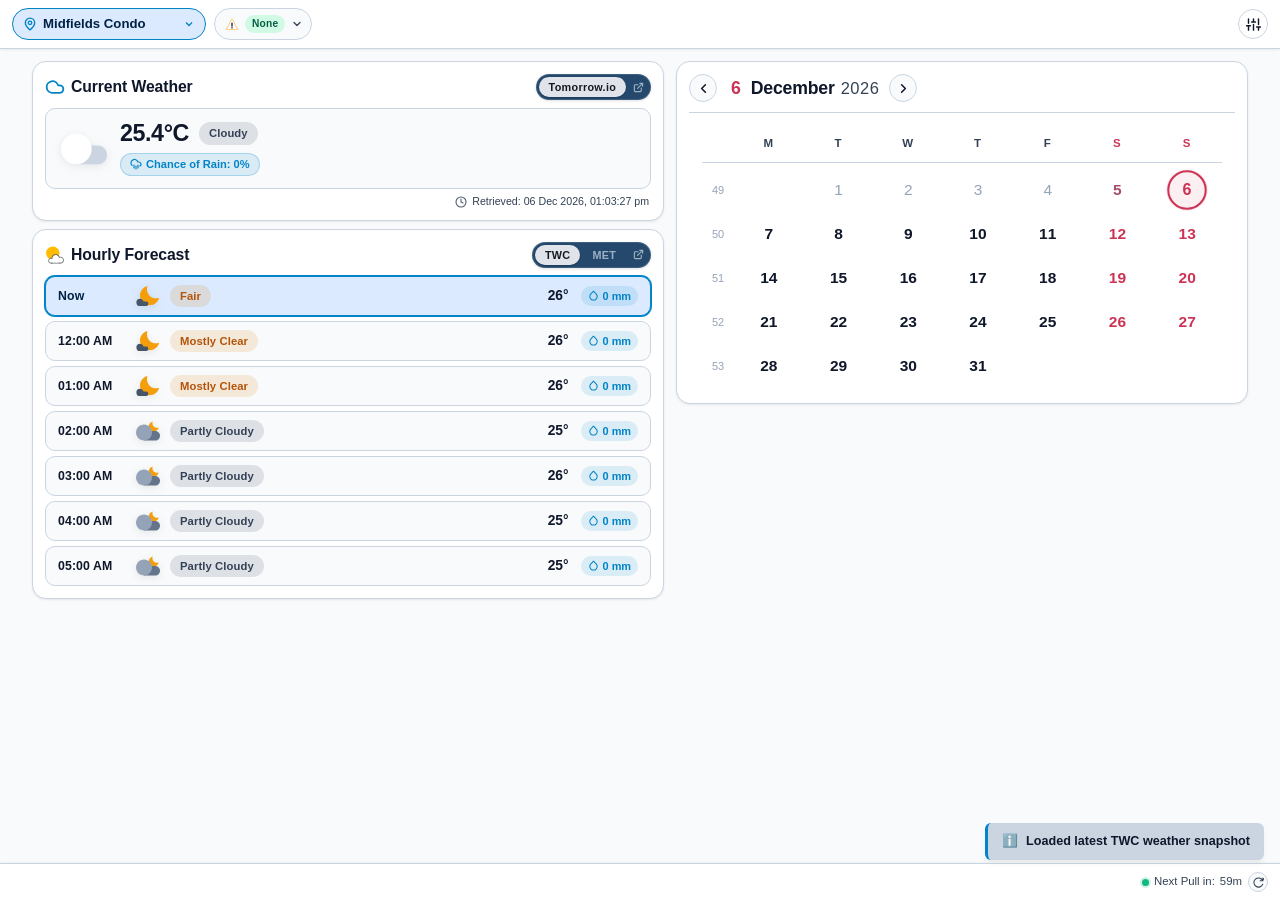
==== commit ccad4b42: "Fix layout bugs" ====
--- a/dashboard.html
+++ b/dashboard.html
@@ -585,7 +585,7 @@
     @media (min-width: 861px) {
       .dashboard-col-secondary {
         position: sticky;
-        top: calc(52px + var(--space-outer));
+        top: calc(49px + var(--space-outer));
       }
     }
 
@@ -1141,20 +1141,6 @@
       font-weight: 700;
     }
 
-    @media (max-width: 600px) {
-      .monitor-row-item.twc-row {
-        flex-wrap: wrap;
-        gap: 6px;
-      }
-      .hourly-row-metrics {
-        width: 100%;
-        justify-content: flex-end;
-        border-top: 1px dashed var(--md-sys-color-outline-variant);
-        padding-top: 4px;
-        margin-top: 2px;
-      }
-    }
-
     /* Vertical List for Hourly Forecast */
     .monitor-vertical-list {
       display: flex;
@@ -1168,6 +1154,7 @@
       display: flex;
       align-items: center;
       justify-content: space-between;
+      flex-wrap: nowrap;
       padding: 7px 12px;
       background-color: var(--md-sys-color-surface-container-low);
       border: 1px solid var(--md-sys-color-outline-variant);
@@ -1217,6 +1204,7 @@
       color: var(--md-sys-color-on-surface);
       min-width: 68px;
       flex-shrink: 0;
+      white-space: nowrap;
       font-variant-numeric: tabular-nums;
       letter-spacing: 0.1px;
     }
@@ -1244,6 +1232,19 @@
       display: inline-block;
       vertical-align: middle;
       cursor: default;
+    }
+
+    @media (max-width: 600px) {
+      .monitor-row-item {
+        flex-wrap: nowrap;
+        gap: 6px;
+      }
+      .monitor-row-left {
+        gap: 6px;
+      }
+      .hourly-row-metrics {
+        gap: 8px;
+      }
     }
 
     /* Floating Forecast Description Tooltip (shown when item is overflowing) */
